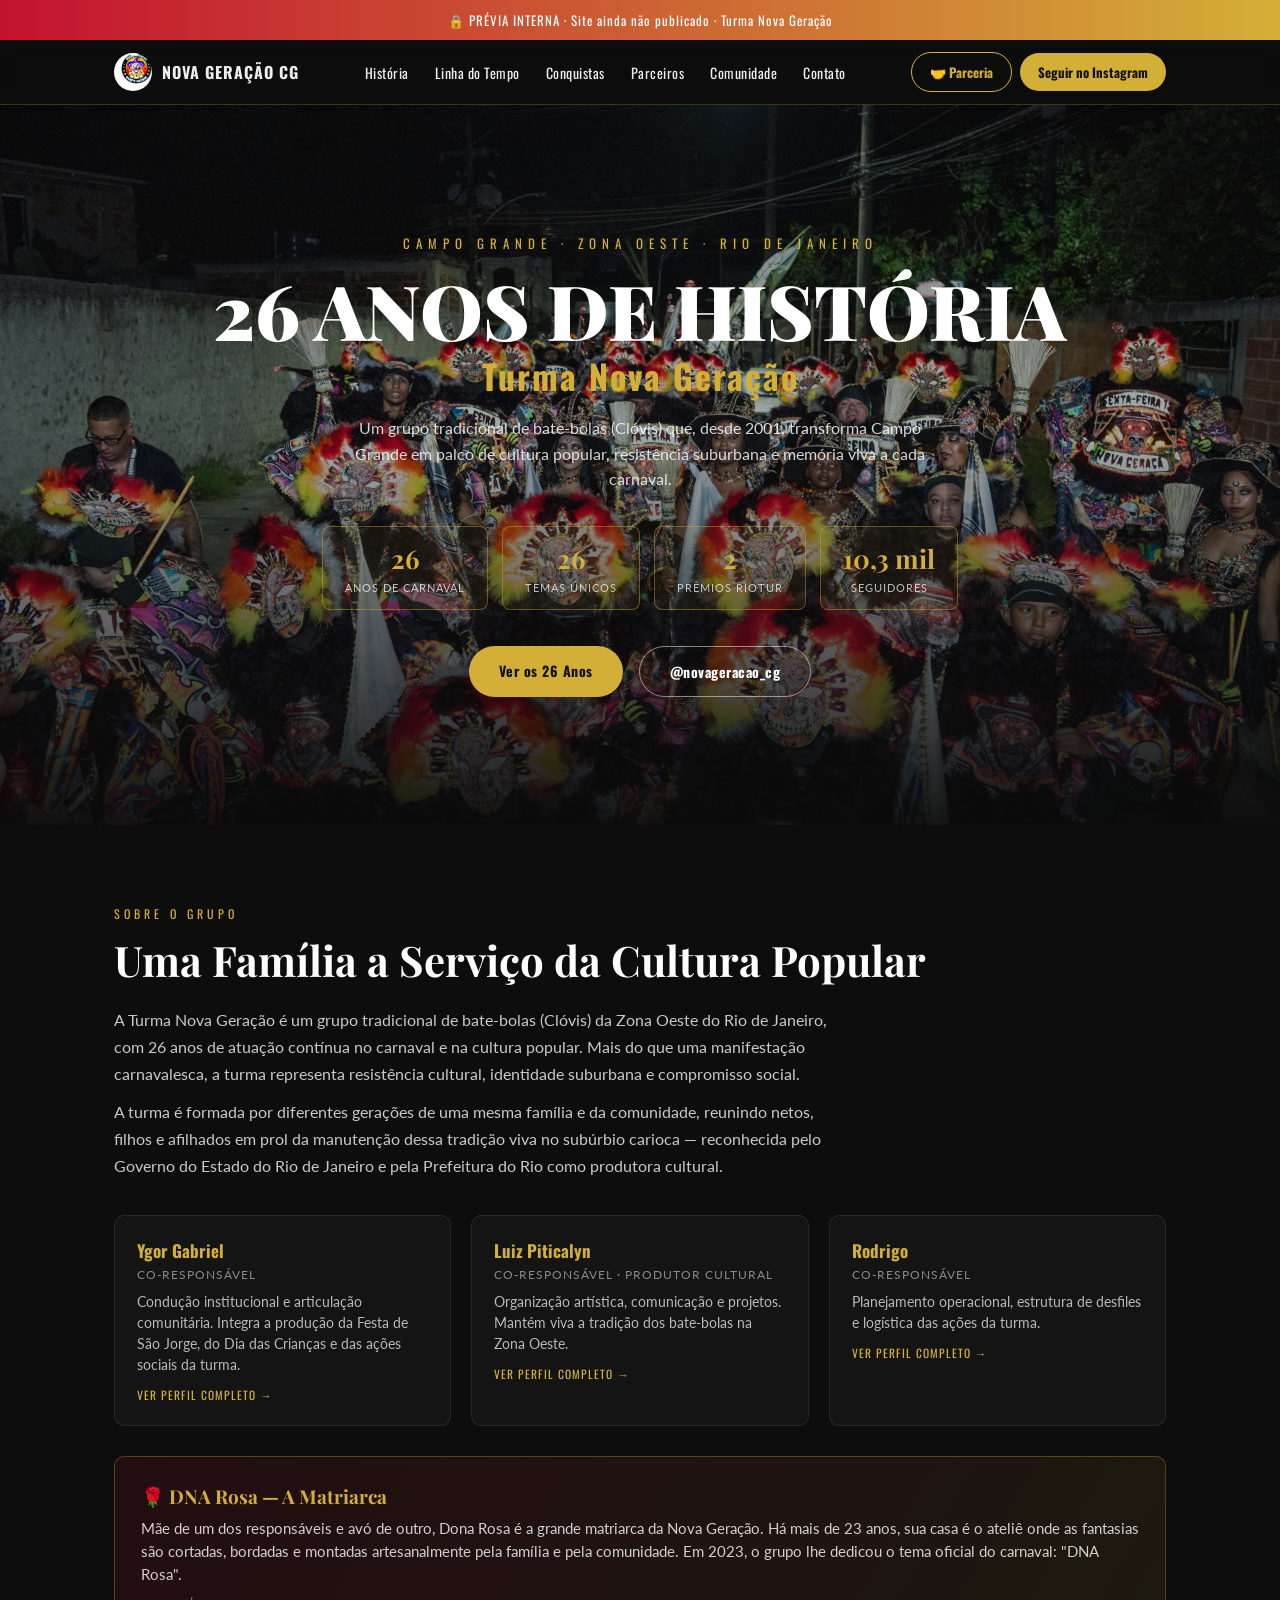
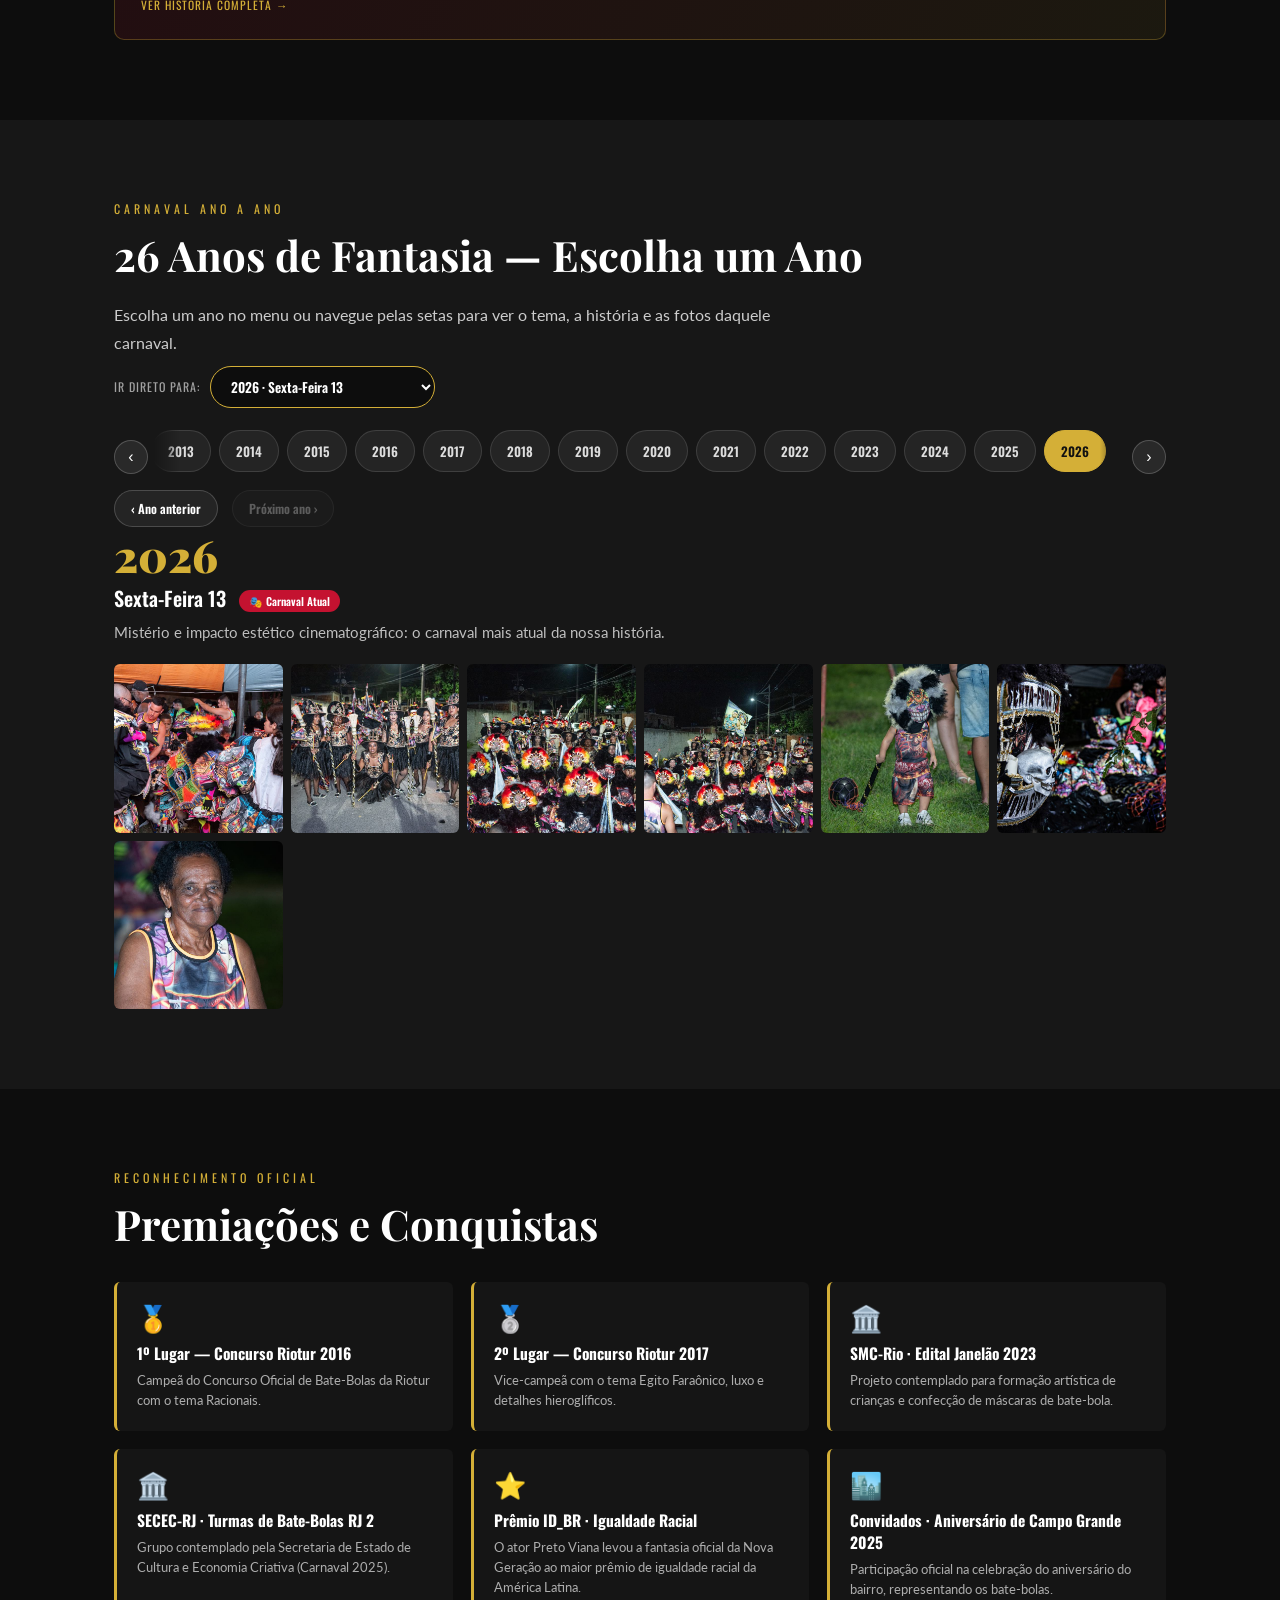
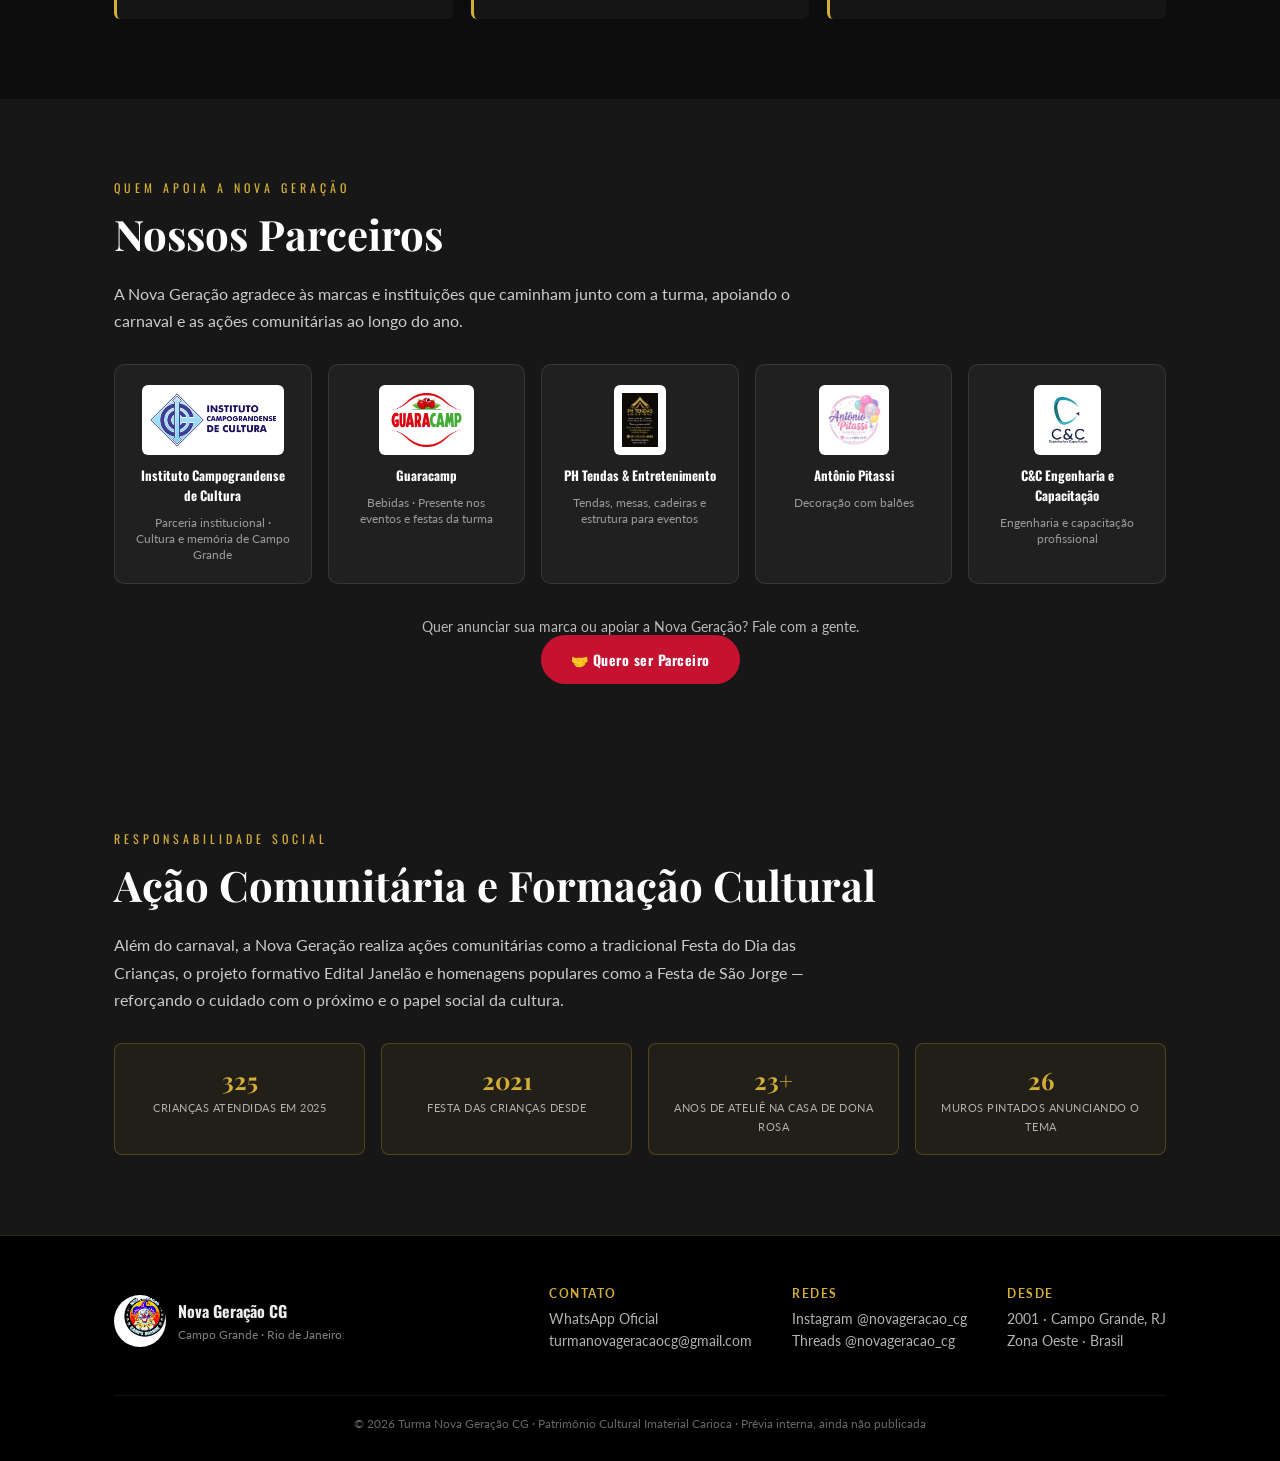
==== index.html @ 74419ab0 "feat: lancamento do site acervo Turma Nova Geracao" ====
<!DOCTYPE html>
<html lang="pt-BR">
<head>
<meta charset="UTF-8"/>
<meta name="viewport" content="width=device-width, initial-scale=1.0, viewport-fit=cover"/>
<title>Turma Nova Geração · 26 Anos de História</title>
<link href="https://fonts.googleapis.com/css2?family=Playfair+Display:wght@400;700;900&family=Lato:wght@300;400;700&family=Oswald:wght@400;600;700&display=swap" rel="stylesheet"/>
<style>
*,*::before,*::after{box-sizing:border-box;margin:0;padding:0}
html{scroll-behavior:smooth}
body{font-family:'Lato',sans-serif;background:#0D0D0D;color:#eee;overflow-x:hidden}
:root{--red:#C41230;--gold:#D4AF37;--dark:#0D0D0D;--dark2:#171717;--cream:#F4F3F0}
h1,h2,h3{font-family:'Playfair Display',serif}
.section-label{font-family:'Oswald',sans-serif;font-size:12px;letter-spacing:4px;text-transform:uppercase;color:var(--gold);margin-bottom:10px}
.container{max-width:1100px;margin:0 auto;padding:0 24px}
a{color:inherit;text-decoration:none}
img{max-width:100%}

/* preview banner */
.preview-bar{background:linear-gradient(90deg,var(--red),var(--gold));color:#fff;text-align:center;font-family:'Oswald',sans-serif;font-size:13px;letter-spacing:1px;padding:10px 12px}

/* nav */
nav{position:sticky;top:0;z-index:50;background:rgba(13,13,13,.92);backdrop-filter:blur(6px);border-bottom:1px solid rgba(212,175,55,.25)}
nav .container{display:flex;align-items:center;justify-content:space-between;padding:12px 24px}
.brand{display:flex;align-items:center;gap:10px;font-family:'Oswald',sans-serif;font-weight:700;letter-spacing:1px}
.brand img{width:38px;height:38px;border-radius:50%}
.navlinks{display:flex;gap:26px;font-size:14px;font-family:'Oswald',sans-serif;letter-spacing:.5px}
.navlinks a:hover{color:var(--gold)}
.nav-cta{background:var(--gold);color:#111;padding:9px 18px;border-radius:30px;font-weight:700;font-size:13px;font-family:'Oswald',sans-serif}
@media(max-width:820px){.navlinks{display:none}}

/* hero */
.hero{position:relative;min-height:min(88vh,720px);display:flex;align-items:center;justify-content:center;text-align:center}
.hero-bg{position:absolute;inset:0;background:url('assets/hero.jpg') center 25%/cover}
.hero-ov{position:absolute;inset:0;background:linear-gradient(180deg,rgba(10,10,10,.55) 0%,rgba(10,10,10,.35) 45%,rgba(10,10,10,.95) 100%)}
.hero-content{position:relative;z-index:2;padding:40px 20px}
.hero .pre{font-family:'Oswald',sans-serif;letter-spacing:6px;color:var(--gold);font-size:13px;text-transform:uppercase;margin-bottom:18px}
.hero h1{font-size:clamp(38px,7vw,76px);color:#fff;line-height:1.02;font-weight:900}
.hero h1 span{color:var(--gold);display:block;font-size:clamp(20px,3.2vw,34px);font-family:'Oswald',sans-serif;letter-spacing:2px;margin-top:10px}
.hero .sub{max-width:600px;margin:22px auto 0;color:rgba(255,255,255,.82);font-size:16px;line-height:1.6}
.hero-stats{display:flex;flex-wrap:wrap;justify-content:center;gap:14px;margin-top:34px}
.hstat{border:1px solid rgba(212,175,55,.4);background:rgba(212,175,55,.06);padding:14px 22px;border-radius:8px;min-width:120px}
.hstat b{display:block;font-family:'Playfair Display',serif;font-size:26px;color:var(--gold)}
.hstat span{font-size:11px;letter-spacing:1px;text-transform:uppercase;color:rgba(255,255,255,.7)}
.hero-cta{margin-top:36px;display:flex;gap:16px;justify-content:center;flex-wrap:wrap}
.btn{padding:14px 30px;border-radius:30px;font-family:'Oswald',sans-serif;font-weight:700;font-size:14px;letter-spacing:.5px}
.btn.primary{background:var(--gold);color:#111}
.btn.ghost{border:1.5px solid rgba(255,255,255,.5);color:#fff}
.btn.partner{background:var(--red);color:#fff}

/* sections */
section{padding:80px 0}
.dark-section{background:var(--dark2)}
h2.big{font-size:clamp(28px,4vw,42px);color:#fff;margin-bottom:18px}
.lead{max-width:720px;color:rgba(255,255,255,.78);font-size:16px;line-height:1.7;margin-bottom:10px}

/* quem somos */
.founders{display:grid;grid-template-columns:repeat(auto-fit,minmax(230px,1fr));gap:20px;margin-top:36px}
.fcard{display:block;background:rgba(255,255,255,.03);border:1px solid rgba(255,255,255,.08);border-radius:10px;padding:22px;transition:.15s;cursor:pointer}
.fcard:hover{border-color:var(--gold);background:rgba(212,175,55,.06);transform:translateY(-2px)}
.fcard h3{font-size:17px;color:var(--gold);margin-bottom:4px;font-family:'Oswald',sans-serif}
.fcard .role{font-size:12px;color:rgba(255,255,255,.5);text-transform:uppercase;letter-spacing:1px;margin-bottom:10px}
.fcard p{font-size:13.5px;color:rgba(255,255,255,.7);line-height:1.55}
.fcard .more{display:block;margin-top:10px;font-family:'Oswald',sans-serif;font-size:11.5px;letter-spacing:1px;text-transform:uppercase;color:var(--gold)}
.rosa-box{display:block;margin-top:30px;background:linear-gradient(120deg,rgba(196,18,48,.12),rgba(212,175,55,.08));border:1px solid rgba(212,175,55,.3);border-radius:10px;padding:26px;cursor:pointer;transition:.15s}
.rosa-box:hover{border-color:var(--gold)}
.rosa-box h3{color:var(--gold);font-size:19px;margin-bottom:8px}
.rosa-box p{color:rgba(255,255,255,.8);font-size:14.5px;line-height:1.6}
.rosa-box .more{display:block;margin-top:10px;font-family:'Oswald',sans-serif;font-size:11.5px;letter-spacing:1px;text-transform:uppercase;color:var(--gold)}

/* parceiros */
.partners-grid{display:grid;grid-template-columns:repeat(auto-fit,minmax(160px,1fr));gap:16px;margin-top:30px;align-items:stretch}
.pcard{background:rgba(255,255,255,.04);border:1px solid rgba(255,255,255,.1);border-radius:10px;padding:20px;text-align:center;display:flex;flex-direction:column;align-items:center;gap:10px}
.pcard img{max-height:70px;max-width:100%;object-fit:contain;background:#fff;border-radius:6px;padding:8px}
.pcard b{font-family:'Oswald',sans-serif;font-size:13px;color:#fff}
.pcard span{font-size:11.5px;color:rgba(255,255,255,.55);line-height:1.4}
.partner-cta{text-align:center;margin-top:34px}
.partner-cta p{color:rgba(255,255,255,.7);font-size:14px;margin-bottom:14px}

/* timeline */
.yjump{display:flex;align-items:center;gap:10px;flex-wrap:wrap;margin:4px 0 16px}
.yjump label{font-family:'Oswald',sans-serif;font-size:12px;letter-spacing:1px;text-transform:uppercase;color:rgba(255,255,255,.6)}
.yjump select{background:var(--dark);color:#fff;border:1.5px solid var(--gold);border-radius:24px;padding:9px 16px;font-family:'Oswald',sans-serif;font-size:13.5px;font-weight:600;cursor:pointer;max-width:280px}
.ytabs-row{position:relative;display:flex;align-items:center;gap:6px}
.yarrow{flex:none;width:34px;height:34px;border-radius:50%;background:rgba(255,255,255,.08);border:1px solid rgba(255,255,255,.2);color:#fff;font-size:16px;cursor:pointer;display:flex;align-items:center;justify-content:center;transition:.15s;z-index:3}
.yarrow:hover{background:var(--gold);color:#111;border-color:var(--gold)}
.ytabs-scroll{position:relative;flex:1;min-width:0;overflow:hidden}
.ytabs-scroll::before,.ytabs-scroll::after{content:'';position:absolute;top:0;bottom:0;width:26px;z-index:2;pointer-events:none}
.ytabs-scroll::before{left:0;background:linear-gradient(90deg,var(--dark2),transparent)}
.ytabs-scroll::after{right:0;background:linear-gradient(270deg,var(--dark2),transparent)}
.ytabs{display:flex;gap:8px;overflow-x:auto;padding:6px 20px 18px;scrollbar-width:thin;scroll-behavior:smooth}
.ytab{flex:none;background:rgba(255,255,255,.06);border:1px solid rgba(255,255,255,.12);color:#ddd;padding:10px 16px;border-radius:24px;font-family:'Oswald',sans-serif;font-size:13px;font-weight:600;cursor:pointer;transition:.15s;scroll-snap-align:start}
.ytab:hover{border-color:var(--gold)}
.ytab.active{background:var(--gold);color:#111;border-color:var(--gold)}
.ynav{display:flex;align-items:center;gap:14px;margin-bottom:6px}
.ynavbtn{background:rgba(255,255,255,.06);border:1px solid rgba(255,255,255,.18);color:#fff;padding:8px 16px;border-radius:20px;font-family:'Oswald',sans-serif;font-size:12.5px;font-weight:600;cursor:pointer;display:flex;align-items:center;gap:6px}
.ynavbtn:hover{border-color:var(--gold);color:var(--gold)}
.ynavbtn:disabled{opacity:.3;cursor:default;pointer-events:none}
.ypanel{display:none}
.ypanel.active{display:block;animation:fade .35s ease}
@keyframes fade{from{opacity:0;transform:translateY(6px)}to{opacity:1;transform:translateY(0)}}
.ypanel-head{margin-bottom:18px}
.yyear{font-family:'Playfair Display',serif;font-size:44px;color:var(--gold);font-weight:900;line-height:1}
.ytheme{font-family:'Oswald',sans-serif;font-size:20px;color:#fff;margin-top:6px;font-weight:600}
.ybadge{display:inline-block;background:var(--red);color:#fff;font-size:11px;padding:3px 10px;border-radius:12px;margin-left:8px;vertical-align:middle}
.ycaption{color:rgba(255,255,255,.72);font-size:14.5px;margin-top:8px;max-width:640px;line-height:1.6}
.ygrid{display:grid;grid-template-columns:repeat(auto-fill,minmax(150px,1fr));gap:8px;margin-top:20px}
.ygrid img{width:100%;aspect-ratio:1/1;object-fit:cover;border-radius:6px;cursor:pointer;transition:.2s;display:block}
.ygrid img:hover{transform:scale(1.03);box-shadow:0 6px 18px rgba(0,0,0,.4)}

/* achievements */
.ach-grid{display:grid;grid-template-columns:repeat(auto-fit,minmax(260px,1fr));gap:18px;margin-top:30px}
.ach-card{background:rgba(255,255,255,.03);border-left:3px solid var(--gold);border-radius:6px;padding:20px}
.ach-card .icon{font-size:26px;margin-bottom:8px}
.ach-card h3{font-size:15.5px;color:#fff;margin-bottom:6px;font-family:'Oswald',sans-serif}
.ach-card p{font-size:13px;color:rgba(255,255,255,.65);line-height:1.55}

/* social stat strip */
.social-strip{display:flex;flex-wrap:wrap;gap:16px;margin-top:30px}
.sstat{flex:1;min-width:150px;text-align:center;background:rgba(212,175,55,.06);border:1px solid rgba(212,175,55,.25);border-radius:8px;padding:20px}
.sstat b{display:block;font-family:'Playfair Display',serif;color:var(--gold);font-size:24px}
.sstat span{font-size:11px;color:rgba(255,255,255,.65);text-transform:uppercase;letter-spacing:.5px}

/* footer */
footer{background:#000;padding:50px 0 30px;border-top:1px solid rgba(212,175,55,.2)}
.foot-grid{display:flex;flex-wrap:wrap;justify-content:space-between;gap:30px}
.foot-brand{display:flex;align-items:center;gap:12px}
.foot-brand img{width:52px;height:52px;border-radius:50%}
.foot-brand div b{font-family:'Oswald',sans-serif;font-size:16px;display:block}
.foot-brand div span{font-size:12px;color:rgba(255,255,255,.5)}
.foot-links{display:flex;gap:40px;flex-wrap:wrap}
.foot-col h4{font-size:12px;letter-spacing:1.5px;color:var(--gold);text-transform:uppercase;margin-bottom:10px}
.foot-col a,.foot-col p{display:block;font-size:13.5px;color:rgba(255,255,255,.7);margin-bottom:6px}
.foot-bottom{text-align:center;margin-top:40px;padding-top:20px;border-top:1px solid rgba(255,255,255,.08);font-size:12px;color:rgba(255,255,255,.4)}

/* lightbox */
#lightbox{position:fixed;inset:0;background:rgba(0,0,0,.92);display:none;align-items:center;justify-content:center;z-index:200;padding:30px;cursor:zoom-out}
#lightbox img{max-width:100%;max-height:100%;border-radius:6px;box-shadow:0 10px 40px rgba(0,0,0,.6)}
</style>
</head>
<body>

<div class="preview-bar">🔒 PRÉVIA INTERNA · Site ainda não publicado · Turma Nova Geração</div>

<nav>
  <div class="container">
    <div class="brand"><img src="assets/logo.png"/> NOVA GERAÇÃO CG</div>
    <div class="navlinks">
      <a href="#historia">História</a>
      <a href="#linha-do-tempo">Linha do Tempo</a>
      <a href="#conquistas">Conquistas</a>
      <a href="#parceiros">Parceiros</a>
      <a href="#comunidade">Comunidade</a>
      <a href="#contato">Contato</a>
    </div>
    <div style="display:flex;gap:8px;align-items:center">
      <a class="nav-cta" href="#parceiros" style="background:transparent;border:1.5px solid var(--gold);color:var(--gold)">🤝 Parceria</a>
      <a class="nav-cta" href="https://www.instagram.com/novageracao_cg" target="_blank">Seguir no Instagram</a>
    </div>
  </div>
</nav>

<section class="hero">
  <div class="hero-bg"></div><div class="hero-ov"></div>
  <div class="hero-content">
    <div class="pre">Campo Grande · Zona Oeste · Rio de Janeiro</div>
    <h1>26 ANOS DE HISTÓRIA<span>Turma Nova Geração</span></h1>
    <p class="sub">Um grupo tradicional de bate-bolas (Clóvis) que, desde 2001, transforma Campo Grande em palco de cultura popular, resistência suburbana e memória viva a cada carnaval.</p>
    <div class="hero-stats">
      <div class="hstat"><b>26</b><span>Anos de Carnaval</span></div>
      <div class="hstat"><b>26</b><span>Temas Únicos</span></div>
      <div class="hstat"><b>2</b><span>Prêmios Riotur</span></div>
      <div class="hstat"><b>10,3 mil</b><span>Seguidores</span></div>
    </div>
    <div class="hero-cta">
      <a class="btn primary" href="#linha-do-tempo">Ver os 26 Anos</a>
      <a class="btn ghost" href="https://www.instagram.com/novageracao_cg" target="_blank">@novageracao_cg</a>
    </div>
  </div>
</section>

<section id="historia">
  <div class="container">
    <div class="section-label">Sobre o Grupo</div>
    <h2 class="big">Uma Família a Serviço da Cultura Popular</h2>
    <p class="lead">A Turma Nova Geração é um grupo tradicional de bate-bolas (Clóvis) da Zona Oeste do Rio de Janeiro, com 26 anos de atuação contínua no carnaval e na cultura popular. Mais do que uma manifestação carnavalesca, a turma representa resistência cultural, identidade suburbana e compromisso social.</p>
    <p class="lead">A turma é formada por diferentes gerações de uma mesma família e da comunidade, reunindo netos, filhos e afilhados em prol da manutenção dessa tradição viva no subúrbio carioca — reconhecida pelo Governo do Estado do Rio de Janeiro e pela Prefeitura do Rio como produtora cultural.</p>
    <div class="founders">
      <a class="fcard" href="pessoas/ygor.html"><h3>Ygor Gabriel</h3><div class="role">Co-Responsável</div><p>Condução institucional e articulação comunitária. Integra a produção da Festa de São Jorge, do Dia das Crianças e das ações sociais da turma.</p><span class="more">Ver perfil completo →</span></a>
      <a class="fcard" href="pessoas/piticalyn.html"><h3>Luiz Piticalyn</h3><div class="role">Co-Responsável · Produtor Cultural</div><p>Organização artística, comunicação e projetos. Mantém viva a tradição dos bate-bolas na Zona Oeste.</p><span class="more">Ver perfil completo →</span></a>
      <a class="fcard" href="pessoas/rodrigo.html"><h3>Rodrigo</h3><div class="role">Co-Responsável</div><p>Planejamento operacional, estrutura de desfiles e logística das ações da turma.</p><span class="more">Ver perfil completo →</span></a>
    </div>
    <a class="rosa-box" href="pessoas/dna-rosa.html">
      <h3>🌹 DNA Rosa — A Matriarca</h3>
      <p>Mãe de um dos responsáveis e avó de outro, Dona Rosa é a grande matriarca da Nova Geração. Há mais de 23 anos, sua casa é o ateliê onde as fantasias são cortadas, bordadas e montadas artesanalmente pela família e pela comunidade. Em 2023, o grupo lhe dedicou o tema oficial do carnaval: "DNA Rosa".</p>
      <span class="more">Ver história completa →</span>
    </a>
  </div>
</section>

<section id="linha-do-tempo" class="dark-section">
  <div class="container">
    <div class="section-label">Carnaval Ano a Ano</div>
    <h2 class="big">26 Anos de Fantasia — Escolha um Ano</h2>
    <p class="lead">Escolha um ano no menu ou navegue pelas setas para ver o tema, a história e as fotos daquele carnaval.</p>
    <div class="yjump">
      <label for="yselect">Ir direto para:</label>
      <select id="yselect" onchange="showYear(this.value)"></select>
    </div>
    <div class="ytabs-row">
      <button class="yarrow" onclick="scrollTabs(-1)" aria-label="Rolar para anos anteriores">‹</button>
      <div class="ytabs-scroll">
      <div class="ytabs" id="ytabs">
      <button class="ytab" data-y="01" onclick="showYear('01')">2001</button>
      <button class="ytab" data-y="02" onclick="showYear('02')">2002</button>
      <button class="ytab" data-y="03" onclick="showYear('03')">2003</button>
      <button class="ytab" data-y="04" onclick="showYear('04')">2004</button>
      <button class="ytab" data-y="05" onclick="showYear('05')">2005</button>
      <button class="ytab" data-y="06" onclick="showYear('06')">2006</button>
      <button class="ytab" data-y="07" onclick="showYear('07')">2007</button>
      <button class="ytab" data-y="08" onclick="showYear('08')">2008</button>
      <button class="ytab" data-y="09" onclick="showYear('09')">2009</button>
      <button class="ytab" data-y="10" onclick="showYear('10')">2010</button>
      <button class="ytab" data-y="11" onclick="showYear('11')">2011</button>
      <button class="ytab" data-y="12" onclick="showYear('12')">2012</button>
      <button class="ytab" data-y="13" onclick="showYear('13')">2013</button>
      <button class="ytab" data-y="14" onclick="showYear('14')">2014</button>
      <button class="ytab" data-y="15" onclick="showYear('15')">2015</button>
      <button class="ytab" data-y="16" onclick="showYear('16')">2016</button>
      <button class="ytab" data-y="17" onclick="showYear('17')">2017</button>
      <button class="ytab" data-y="18" onclick="showYear('18')">2018</button>
      <button class="ytab" data-y="19" onclick="showYear('19')">2019</button>
      <button class="ytab" data-y="20" onclick="showYear('20')">2020</button>
      <button class="ytab" data-y="21" onclick="showYear('21')">2021</button>
      <button class="ytab" data-y="22" onclick="showYear('22')">2022</button>
      <button class="ytab" data-y="23" onclick="showYear('23')">2023</button>
      <button class="ytab" data-y="24" onclick="showYear('24')">2024</button>
      <button class="ytab" data-y="25" onclick="showYear('25')">2025</button>
      <button class="ytab" data-y="26" onclick="showYear('26')">2026</button>
      </div>
      </div>
      <button class="yarrow" onclick="scrollTabs(1)" aria-label="Rolar para anos seguintes">›</button>
    </div>

    <div class="ynav">
      <button class="ynavbtn" id="yprev" onclick="goRelative(-1)">‹ Ano anterior</button>
      <button class="ynavbtn" id="ynext" onclick="goRelative(1)">Próximo ano ›</button>
    </div>

    <div class="ypanel" id="panel-01">
      <div class="ypanel-head">
        <div class="yyear">2001</div>
        <div class="ytheme">Chapolin Colorado </div>
        <div class="ycaption">Aqui começou tudo. Em 2001 a Nova Geração nascia em Campo Grande, inspirada no herói latino Chapolin Colorado.</div>
      </div>
      <div class="ygrid"><img src="assets/img/01/1.jpg" loading="lazy" onclick="openLightbox(this.src)"/></div>
    </div>

    <div class="ypanel" id="panel-02">
      <div class="ypanel-head">
        <div class="yyear">2002</div>
        <div class="ytheme">O Rei Leão </div>
        <div class="ycaption">O clássico Rei Leão ganhou vida nas ruas de Campo Grande, com harmonia e energia coletiva.</div>
      </div>
      <div class="ygrid"><img src="assets/img/02/1.jpg" loading="lazy" onclick="openLightbox(this.src)"/><img src="assets/img/02/2.jpg" loading="lazy" onclick="openLightbox(this.src)"/></div>
    </div>

    <div class="ypanel" id="panel-03">
      <div class="ypanel-head">
        <div class="yyear">2003</div>
        <div class="ytheme">Dragon Ball Z </div>
        <div class="ycaption">Direto dos animes para o carnaval: Goku e os Guerreiros Z estilizados como clóvis, num tema inovador para a época.</div>
      </div>
      <div class="ygrid"><img src="assets/img/03/1.jpg" loading="lazy" onclick="openLightbox(this.src)"/><img src="assets/img/03/2.jpg" loading="lazy" onclick="openLightbox(this.src)"/></div>
    </div>

    <div class="ypanel" id="panel-04">
      <div class="ypanel-head">
        <div class="yyear">2004</div>
        <div class="ytheme">Jack Jhan </div>
        <div class="ycaption">Piratas e exploradores ganharam as ruas, com ricas aplicações artesanais nas fantasias.</div>
      </div>
      <div class="ygrid"><img src="assets/img/04/1.jpg" loading="lazy" onclick="openLightbox(this.src)"/><img src="assets/img/04/2.jpg" loading="lazy" onclick="openLightbox(this.src)"/><img src="assets/img/04/3.jpg" loading="lazy" onclick="openLightbox(this.src)"/><img src="assets/img/04/4.jpg" loading="lazy" onclick="openLightbox(this.src)"/><img src="assets/img/04/5.jpg" loading="lazy" onclick="openLightbox(this.src)"/><img src="assets/img/04/6.jpg" loading="lazy" onclick="openLightbox(this.src)"/></div>
    </div>

    <div class="ypanel" id="panel-05">
      <div class="ypanel-head">
        <div class="yyear">2005</div>
        <div class="ytheme">O Palhaço </div>
        <div class="ycaption">Resgate das origens da folia suburbana, com fantasias tradicionais e alegres do palhaço clássico.</div>
      </div>
      <div class="ygrid"><img src="assets/img/05/1.jpg" loading="lazy" onclick="openLightbox(this.src)"/><img src="assets/img/05/2.jpg" loading="lazy" onclick="openLightbox(this.src)"/><img src="assets/img/05/3.jpg" loading="lazy" onclick="openLightbox(this.src)"/><img src="assets/img/05/4.jpg" loading="lazy" onclick="openLightbox(this.src)"/><img src="assets/img/05/5.jpg" loading="lazy" onclick="openLightbox(this.src)"/><img src="assets/img/05/6.jpg" loading="lazy" onclick="openLightbox(this.src)"/><img src="assets/img/05/7.jpg" loading="lazy" onclick="openLightbox(this.src)"/><img src="assets/img/05/8.jpg" loading="lazy" onclick="openLightbox(this.src)"/></div>
    </div>

    <div class="ypanel" id="panel-06">
      <div class="ypanel-head">
        <div class="yyear">2006</div>
        <div class="ytheme">Mago </div>
        <div class="ycaption">Capas elegantes, cartolas e efeitos visuais combinados à tradição dos bate-bolas.</div>
      </div>
      <div class="ygrid"><img src="assets/img/06/1.jpg" loading="lazy" onclick="openLightbox(this.src)"/><img src="assets/img/06/2.jpg" loading="lazy" onclick="openLightbox(this.src)"/><img src="assets/img/06/3.jpg" loading="lazy" onclick="openLightbox(this.src)"/></div>
    </div>

    <div class="ypanel" id="panel-07">
      <div class="ypanel-head">
        <div class="yyear">2007</div>
        <div class="ytheme">Horado Palhaço Maozinha </div>
        <div class="ycaption">Homenagem ao palhaço Maozinha, figura histórica e querida no universo dos clóvis cariocas.</div>
      </div>
      <div class="ygrid"><img src="assets/img/07/1.jpg" loading="lazy" onclick="openLightbox(this.src)"/><img src="assets/img/07/2.jpg" loading="lazy" onclick="openLightbox(this.src)"/><img src="assets/img/07/3.jpg" loading="lazy" onclick="openLightbox(this.src)"/><img src="assets/img/07/4.jpg" loading="lazy" onclick="openLightbox(this.src)"/><img src="assets/img/07/5.jpg" loading="lazy" onclick="openLightbox(this.src)"/><img src="assets/img/07/6.jpg" loading="lazy" onclick="openLightbox(this.src)"/><img src="assets/img/07/7.jpg" loading="lazy" onclick="openLightbox(this.src)"/><img src="assets/img/07/8.jpg" loading="lazy" onclick="openLightbox(this.src)"/><img src="assets/img/07/9.jpg" loading="lazy" onclick="openLightbox(this.src)"/><img src="assets/img/07/10.jpg" loading="lazy" onclick="openLightbox(this.src)"/><img src="assets/img/07/11.jpg" loading="lazy" onclick="openLightbox(this.src)"/><img src="assets/img/07/12.jpg" loading="lazy" onclick="openLightbox(this.src)"/></div>
    </div>

    <div class="ypanel" id="panel-08">
      <div class="ypanel-head">
        <div class="yyear">2008</div>
        <div class="ytheme">Caverna do Dragão </div>
        <div class="ycaption">Cores intensas e fantasia pura, levando emoção às ruas da Zona Oeste.</div>
      </div>
      <div class="ygrid"><img src="assets/img/08/1.jpg" loading="lazy" onclick="openLightbox(this.src)"/><img src="assets/img/08/2.jpg" loading="lazy" onclick="openLightbox(this.src)"/><img src="assets/img/08/3.jpg" loading="lazy" onclick="openLightbox(this.src)"/></div>
    </div>

    <div class="ypanel" id="panel-09">
      <div class="ypanel-head">
        <div class="yyear">2009</div>
        <div class="ytheme">Tema Palhaço </div>
        <div class="ycaption">O retorno ao Palhaço, com modelagem refinada, reafirmando o amor e o orgulho pelas raízes.</div>
      </div>
      <div class="ygrid"><img src="assets/img/09/1.jpg" loading="lazy" onclick="openLightbox(this.src)"/><img src="assets/img/09/2.jpg" loading="lazy" onclick="openLightbox(this.src)"/><img src="assets/img/09/3.jpg" loading="lazy" onclick="openLightbox(this.src)"/><img src="assets/img/09/4.jpg" loading="lazy" onclick="openLightbox(this.src)"/><img src="assets/img/09/5.jpg" loading="lazy" onclick="openLightbox(this.src)"/><img src="assets/img/09/6.jpg" loading="lazy" onclick="openLightbox(this.src)"/><img src="assets/img/09/7.jpg" loading="lazy" onclick="openLightbox(this.src)"/><img src="assets/img/09/8.jpg" loading="lazy" onclick="openLightbox(this.src)"/><img src="assets/img/09/9.jpg" loading="lazy" onclick="openLightbox(this.src)"/><img src="assets/img/09/10.jpg" loading="lazy" onclick="openLightbox(this.src)"/></div>
    </div>

    <div class="ypanel" id="panel-10">
      <div class="ypanel-head">
        <div class="yyear">2010</div>
        <div class="ytheme">Hip Hop </div>
        <div class="ycaption">A cultura de rua do Hip Hop encontra o carnaval, com bonés, correntes douradas e atitude.</div>
      </div>
      <div class="ygrid"><img src="assets/img/10/1.jpg" loading="lazy" onclick="openLightbox(this.src)"/><img src="assets/img/10/2.jpg" loading="lazy" onclick="openLightbox(this.src)"/><img src="assets/img/10/3.jpg" loading="lazy" onclick="openLightbox(this.src)"/><img src="assets/img/10/4.jpg" loading="lazy" onclick="openLightbox(this.src)"/><img src="assets/img/10/5.jpg" loading="lazy" onclick="openLightbox(this.src)"/><img src="assets/img/10/6.jpg" loading="lazy" onclick="openLightbox(this.src)"/><img src="assets/img/10/7.jpg" loading="lazy" onclick="openLightbox(this.src)"/><img src="assets/img/10/8.jpg" loading="lazy" onclick="openLightbox(this.src)"/><img src="assets/img/10/9.jpg" loading="lazy" onclick="openLightbox(this.src)"/></div>
    </div>

    <div class="ypanel" id="panel-11">
      <div class="ypanel-head">
        <div class="yyear">2011</div>
        <div class="ytheme">Festa dos Palhaços </div>
        <div class="ycaption">A grande Festa dos Palhaços, celebrando a identidade coletiva e a folia suburbana.</div>
      </div>
      <div class="ygrid"><img src="assets/img/11/1.jpg" loading="lazy" onclick="openLightbox(this.src)"/><img src="assets/img/11/2.jpg" loading="lazy" onclick="openLightbox(this.src)"/><img src="assets/img/11/3.jpg" loading="lazy" onclick="openLightbox(this.src)"/><img src="assets/img/11/4.jpg" loading="lazy" onclick="openLightbox(this.src)"/></div>
    </div>

    <div class="ypanel" id="panel-12">
      <div class="ypanel-head">
        <div class="yyear">2012</div>
        <div class="ytheme">7 Pecados </div>
        <div class="ycaption">Os 7 Pecados Capitais retratados com ousadia visual e harmonia plástica em cada corte.</div>
      </div>
      <div class="ygrid"><img src="assets/img/12/1.jpg" loading="lazy" onclick="openLightbox(this.src)"/><img src="assets/img/12/2.jpg" loading="lazy" onclick="openLightbox(this.src)"/><img src="assets/img/12/3.jpg" loading="lazy" onclick="openLightbox(this.src)"/><img src="assets/img/12/4.jpg" loading="lazy" onclick="openLightbox(this.src)"/><img src="assets/img/12/5.jpg" loading="lazy" onclick="openLightbox(this.src)"/><img src="assets/img/12/6.jpg" loading="lazy" onclick="openLightbox(this.src)"/><img src="assets/img/12/7.jpg" loading="lazy" onclick="openLightbox(this.src)"/><img src="assets/img/12/8.jpg" loading="lazy" onclick="openLightbox(this.src)"/><img src="assets/img/12/9.jpg" loading="lazy" onclick="openLightbox(this.src)"/></div>
    </div>

    <div class="ypanel" id="panel-13">
      <div class="ypanel-head">
        <div class="yyear">2013</div>
        <div class="ytheme">Gladiador </div>
        <div class="ycaption">Gladiadores da Roma Antiga recriados como bravos foliões em defesa da cultura popular.</div>
      </div>
      <div class="ygrid"><img src="assets/img/13/1.jpg" loading="lazy" onclick="openLightbox(this.src)"/><img src="assets/img/13/2.jpg" loading="lazy" onclick="openLightbox(this.src)"/><img src="assets/img/13/3.jpg" loading="lazy" onclick="openLightbox(this.src)"/><img src="assets/img/13/4.jpg" loading="lazy" onclick="openLightbox(this.src)"/><img src="assets/img/13/5.jpg" loading="lazy" onclick="openLightbox(this.src)"/><img src="assets/img/13/6.jpg" loading="lazy" onclick="openLightbox(this.src)"/></div>
    </div>

    <div class="ypanel" id="panel-14">
      <div class="ypanel-head">
        <div class="yyear">2014</div>
        <div class="ytheme">Liga X Marvel </div>
        <div class="ycaption">O épico encontro entre o universo Marvel e a Liga da Justiça no asfalto carioca.</div>
      </div>
      <div class="ygrid"><img src="assets/img/14/1.jpg" loading="lazy" onclick="openLightbox(this.src)"/></div>
    </div>

    <div class="ypanel" id="panel-15">
      <div class="ypanel-head">
        <div class="yyear">2015</div>
        <div class="ytheme">15 Anos · Todos os Temas </div>
        <div class="ycaption">Celebração histórica de 15 anos da turma, revisitando temas emblemáticos com grande emoção.</div>
      </div>
      <div class="ygrid"><img src="assets/img/15/1.jpg" loading="lazy" onclick="openLightbox(this.src)"/><img src="assets/img/15/2.jpg" loading="lazy" onclick="openLightbox(this.src)"/><img src="assets/img/15/3.jpg" loading="lazy" onclick="openLightbox(this.src)"/></div>
    </div>

    <div class="ypanel" id="panel-16">
      <div class="ypanel-head">
        <div class="yyear">2016</div>
        <div class="ytheme">Racionais <span class="ybadge">🥇 1º Lugar Riotur</span></div>
        <div class="ycaption">Tema Racionais MC's: resistência da periferia e consagração com o 1º Lugar no Concurso Oficial Riotur.</div>
      </div>
      <div class="ygrid"><img src="assets/img/16/1.jpg" loading="lazy" onclick="openLightbox(this.src)"/><img src="assets/img/16/2.jpg" loading="lazy" onclick="openLightbox(this.src)"/><img src="assets/img/16/3.jpg" loading="lazy" onclick="openLightbox(this.src)"/><img src="assets/img/16/4.jpg" loading="lazy" onclick="openLightbox(this.src)"/><img src="assets/img/16/5.jpg" loading="lazy" onclick="openLightbox(this.src)"/></div>
    </div>

    <div class="ypanel" id="panel-17">
      <div class="ypanel-head">
        <div class="yyear">2017</div>
        <div class="ytheme">Egito <span class="ybadge">🥈 2º Lugar Riotur</span></div>
        <div class="ycaption">Egito Faraônico: luxo, dourados e detalhes hieroglíficos que renderam o troféu de 2º Lugar na Riotur.</div>
      </div>
      <div class="ygrid"><img src="assets/img/17/1.jpg" loading="lazy" onclick="openLightbox(this.src)"/><img src="assets/img/17/2.jpg" loading="lazy" onclick="openLightbox(this.src)"/><img src="assets/img/17/3.jpg" loading="lazy" onclick="openLightbox(this.src)"/><img src="assets/img/17/4.jpg" loading="lazy" onclick="openLightbox(this.src)"/><img src="assets/img/17/5.jpg" loading="lazy" onclick="openLightbox(this.src)"/><img src="assets/img/17/6.jpg" loading="lazy" onclick="openLightbox(this.src)"/><img src="assets/img/17/7.jpg" loading="lazy" onclick="openLightbox(this.src)"/><img src="assets/img/17/8.jpg" loading="lazy" onclick="openLightbox(this.src)"/><img src="assets/img/17/9.jpg" loading="lazy" onclick="openLightbox(this.src)"/><img src="assets/img/17/10.jpg" loading="lazy" onclick="openLightbox(this.src)"/></div>
    </div>

    <div class="ypanel" id="panel-18">
      <div class="ypanel-head">
        <div class="yyear">2018</div>
        <div class="ytheme">Mangueira </div>
        <div class="ycaption">Homenagem à Estação Primeira de Mangueira, unindo verde e rosa ao universo dos bate-bolas.</div>
      </div>
      <div class="ygrid"><img src="assets/img/18/1.jpg" loading="lazy" onclick="openLightbox(this.src)"/><img src="assets/img/18/2.jpg" loading="lazy" onclick="openLightbox(this.src)"/><img src="assets/img/18/3.jpg" loading="lazy" onclick="openLightbox(this.src)"/><img src="assets/img/18/4.jpg" loading="lazy" onclick="openLightbox(this.src)"/><img src="assets/img/18/5.jpg" loading="lazy" onclick="openLightbox(this.src)"/><img src="assets/img/18/6.jpg" loading="lazy" onclick="openLightbox(this.src)"/><img src="assets/img/18/7.jpg" loading="lazy" onclick="openLightbox(this.src)"/><img src="assets/img/18/8.jpg" loading="lazy" onclick="openLightbox(this.src)"/><img src="assets/img/18/9.jpg" loading="lazy" onclick="openLightbox(this.src)"/><img src="assets/img/18/10.jpg" loading="lazy" onclick="openLightbox(this.src)"/><img src="assets/img/18/11.jpg" loading="lazy" onclick="openLightbox(this.src)"/><img src="assets/img/18/12.jpg" loading="lazy" onclick="openLightbox(this.src)"/></div>
    </div>

    <div class="ypanel" id="panel-19">
      <div class="ypanel-head">
        <div class="yyear">2019</div>
        <div class="ytheme">Cultura Mexicana </div>
        <div class="ycaption">¡Viva México! Dia de los Muertos com sombreros, caveiras mexicanas e riqueza cromática.</div>
      </div>
      <div class="ygrid"><img src="assets/img/19/1.jpg" loading="lazy" onclick="openLightbox(this.src)"/><img src="assets/img/19/2.jpg" loading="lazy" onclick="openLightbox(this.src)"/><img src="assets/img/19/3.jpg" loading="lazy" onclick="openLightbox(this.src)"/><img src="assets/img/19/4.jpg" loading="lazy" onclick="openLightbox(this.src)"/><img src="assets/img/19/5.jpg" loading="lazy" onclick="openLightbox(this.src)"/><img src="assets/img/19/6.jpg" loading="lazy" onclick="openLightbox(this.src)"/><img src="assets/img/19/7.jpg" loading="lazy" onclick="openLightbox(this.src)"/><img src="assets/img/19/8.jpg" loading="lazy" onclick="openLightbox(this.src)"/><img src="assets/img/19/9.jpg" loading="lazy" onclick="openLightbox(this.src)"/><img src="assets/img/19/10.jpg" loading="lazy" onclick="openLightbox(this.src)"/><img src="assets/img/19/11.jpg" loading="lazy" onclick="openLightbox(this.src)"/><img src="assets/img/19/12.jpg" loading="lazy" onclick="openLightbox(this.src)"/></div>
    </div>

    <div class="ypanel" id="panel-20">
      <div class="ypanel-head">
        <div class="yyear">2020</div>
        <div class="ytheme">20 Anos da Turma </div>
        <div class="ycaption">Celebração de duas décadas de resistência ininterrupta, preservando a identidade popular.</div>
      </div>
      <div class="ygrid"><img src="assets/img/20/1.jpg" loading="lazy" onclick="openLightbox(this.src)"/><img src="assets/img/20/2.jpg" loading="lazy" onclick="openLightbox(this.src)"/><img src="assets/img/20/3.jpg" loading="lazy" onclick="openLightbox(this.src)"/><img src="assets/img/20/4.jpg" loading="lazy" onclick="openLightbox(this.src)"/><img src="assets/img/20/5.jpg" loading="lazy" onclick="openLightbox(this.src)"/></div>
    </div>

    <div class="ypanel" id="panel-21">
      <div class="ypanel-head">
        <div class="yyear">2021</div>
        <div class="ytheme">Tema Pirulito </div>
        <div class="ycaption">Cores e ludicidade levando afeto, esperança e resistência em pleno período pandêmico.</div>
      </div>
      <div class="ygrid"><img src="assets/img/21/1.jpg" loading="lazy" onclick="openLightbox(this.src)"/><img src="assets/img/21/2.jpg" loading="lazy" onclick="openLightbox(this.src)"/><img src="assets/img/21/3.jpg" loading="lazy" onclick="openLightbox(this.src)"/><img src="assets/img/21/4.jpg" loading="lazy" onclick="openLightbox(this.src)"/><img src="assets/img/21/5.jpg" loading="lazy" onclick="openLightbox(this.src)"/><img src="assets/img/21/6.jpg" loading="lazy" onclick="openLightbox(this.src)"/><img src="assets/img/21/7.jpg" loading="lazy" onclick="openLightbox(this.src)"/><img src="assets/img/21/8.jpg" loading="lazy" onclick="openLightbox(this.src)"/><img src="assets/img/21/9.jpg" loading="lazy" onclick="openLightbox(this.src)"/><img src="assets/img/21/10.jpg" loading="lazy" onclick="openLightbox(this.src)"/><img src="assets/img/21/11.jpg" loading="lazy" onclick="openLightbox(this.src)"/><img src="assets/img/21/12.jpg" loading="lazy" onclick="openLightbox(this.src)"/></div>
    </div>

    <div class="ypanel" id="panel-22">
      <div class="ypanel-head">
        <div class="yyear">2022</div>
        <div class="ytheme">Homenagem a São Jorge </div>
        <div class="ycaption">Fé e devoção a São Jorge Guerreiro, padroeiro da turma, com lanças, escudos e capa vermelha.</div>
      </div>
      <div class="ygrid"><img src="assets/img/22/1.jpg" loading="lazy" onclick="openLightbox(this.src)"/><img src="assets/img/22/2.jpg" loading="lazy" onclick="openLightbox(this.src)"/><img src="assets/img/22/3.jpg" loading="lazy" onclick="openLightbox(this.src)"/><img src="assets/img/22/4.jpg" loading="lazy" onclick="openLightbox(this.src)"/><img src="assets/img/22/5.jpg" loading="lazy" onclick="openLightbox(this.src)"/><img src="assets/img/22/6.jpg" loading="lazy" onclick="openLightbox(this.src)"/><img src="assets/img/22/7.jpg" loading="lazy" onclick="openLightbox(this.src)"/><img src="assets/img/22/8.jpg" loading="lazy" onclick="openLightbox(this.src)"/><img src="assets/img/22/9.jpg" loading="lazy" onclick="openLightbox(this.src)"/><img src="assets/img/22/10.jpg" loading="lazy" onclick="openLightbox(this.src)"/><img src="assets/img/22/11.jpg" loading="lazy" onclick="openLightbox(this.src)"/><img src="assets/img/22/12.jpg" loading="lazy" onclick="openLightbox(this.src)"/></div>
    </div>

    <div class="ypanel" id="panel-23">
      <div class="ypanel-head">
        <div class="yyear">2023</div>
        <div class="ytheme">DNA Rosa </div>
        <div class="ycaption">Homenagem emocionante à matriarca DNA Rosa, com fantasias confeccionadas em sua residência histórica.</div>
      </div>
      <div class="ygrid"><img src="assets/img/23/1.jpg" loading="lazy" onclick="openLightbox(this.src)"/><img src="assets/img/23/2.jpg" loading="lazy" onclick="openLightbox(this.src)"/><img src="assets/img/23/3.jpg" loading="lazy" onclick="openLightbox(this.src)"/><img src="assets/img/23/4.jpg" loading="lazy" onclick="openLightbox(this.src)"/><img src="assets/img/23/5.jpg" loading="lazy" onclick="openLightbox(this.src)"/></div>
    </div>

    <div class="ypanel" id="panel-24">
      <div class="ypanel-head">
        <div class="yyear">2024</div>
        <div class="ytheme">Festa Junina </div>
        <div class="ycaption">Festa Junina no meio do carnaval: xadrez, fitas e sanfona celebrando as tradições brasileiras.</div>
      </div>
      <div class="ygrid"><img src="assets/img/24/1.jpg" loading="lazy" onclick="openLightbox(this.src)"/><img src="assets/img/24/2.jpg" loading="lazy" onclick="openLightbox(this.src)"/><img src="assets/img/24/3.jpg" loading="lazy" onclick="openLightbox(this.src)"/><img src="assets/img/24/4.jpg" loading="lazy" onclick="openLightbox(this.src)"/><img src="assets/img/24/5.jpg" loading="lazy" onclick="openLightbox(this.src)"/><img src="assets/img/24/6.jpg" loading="lazy" onclick="openLightbox(this.src)"/><img src="assets/img/24/7.jpg" loading="lazy" onclick="openLightbox(this.src)"/><img src="assets/img/24/8.jpg" loading="lazy" onclick="openLightbox(this.src)"/><img src="assets/img/24/9.jpg" loading="lazy" onclick="openLightbox(this.src)"/><img src="assets/img/24/10.jpg" loading="lazy" onclick="openLightbox(this.src)"/><img src="assets/img/24/11.jpg" loading="lazy" onclick="openLightbox(this.src)"/><img src="assets/img/24/12.jpg" loading="lazy" onclick="openLightbox(this.src)"/></div>
    </div>

    <div class="ypanel" id="panel-25">
      <div class="ypanel-head">
        <div class="yyear">2025</div>
        <div class="ytheme">Hip Hop <span class="ybadge">🏛️ Fomento Gov RJ</span></div>
        <div class="ycaption">Cultura urbana de volta, agora com o apoio do Governo do Estado do RJ via edital de fomento.</div>
      </div>
      <div class="ygrid"><img src="assets/img/25/1.jpg" loading="lazy" onclick="openLightbox(this.src)"/><img src="assets/img/25/2.jpg" loading="lazy" onclick="openLightbox(this.src)"/><img src="assets/img/25/3.jpg" loading="lazy" onclick="openLightbox(this.src)"/><img src="assets/img/25/4.jpg" loading="lazy" onclick="openLightbox(this.src)"/><img src="assets/img/25/5.jpg" loading="lazy" onclick="openLightbox(this.src)"/><img src="assets/img/25/6.jpg" loading="lazy" onclick="openLightbox(this.src)"/></div>
    </div>

    <div class="ypanel" id="panel-26">
      <div class="ypanel-head">
        <div class="yyear">2026</div>
        <div class="ytheme">Sexta-Feira 13 <span class="ybadge">🎭 Carnaval Atual</span></div>
        <div class="ycaption">Mistério e impacto estético cinematográfico: o carnaval mais atual da nossa história.</div>
      </div>
      <div class="ygrid"><img src="assets/img/26/1.jpg" loading="lazy" onclick="openLightbox(this.src)"/><img src="assets/img/26/2.jpg" loading="lazy" onclick="openLightbox(this.src)"/><img src="assets/img/26/3.jpg" loading="lazy" onclick="openLightbox(this.src)"/><img src="assets/img/26/4.jpg" loading="lazy" onclick="openLightbox(this.src)"/><img src="assets/img/26/5.jpg" loading="lazy" onclick="openLightbox(this.src)"/><img src="assets/img/26/6.jpg" loading="lazy" onclick="openLightbox(this.src)"/><img src="assets/img/26/7.jpg" loading="lazy" onclick="openLightbox(this.src)"/></div>
    </div>
  </div>
</section>

<section id="conquistas">
  <div class="container">
    <div class="section-label">Reconhecimento Oficial</div>
    <h2 class="big">Premiações e Conquistas</h2>
    <div class="ach-grid">
      <div class="ach-card"><div class="icon">🥇</div><h3>1º Lugar — Concurso Riotur 2016</h3><p>Campeã do Concurso Oficial de Bate-Bolas da Riotur com o tema Racionais.</p></div>
      <div class="ach-card"><div class="icon">🥈</div><h3>2º Lugar — Concurso Riotur 2017</h3><p>Vice-campeã com o tema Egito Faraônico, luxo e detalhes hieroglíficos.</p></div>
      <div class="ach-card"><div class="icon">🏛️</div><h3>SMC-Rio · Edital Janelão 2023</h3><p>Projeto contemplado para formação artística de crianças e confecção de máscaras de bate-bola.</p></div>
      <div class="ach-card"><div class="icon">🏛️</div><h3>SECEC-RJ · Turmas de Bate-Bolas RJ 2</h3><p>Grupo contemplado pela Secretaria de Estado de Cultura e Economia Criativa (Carnaval 2025).</p></div>
      <div class="ach-card"><div class="icon">⭐</div><h3>Prêmio ID_BR · Igualdade Racial</h3><p>O ator Preto Viana levou a fantasia oficial da Nova Geração ao maior prêmio de igualdade racial da América Latina.</p></div>
      <div class="ach-card"><div class="icon">🏙️</div><h3>Convidados · Aniversário de Campo Grande 2025</h3><p>Participação oficial na celebração do aniversário do bairro, representando os bate-bolas.</p></div>
    </div>
  </div>
</section>

<section id="parceiros" class="dark-section">
  <div class="container">
    <div class="section-label">Quem Apoia a Nova Geração</div>
    <h2 class="big">Nossos Parceiros</h2>
    <p class="lead">A Nova Geração agradece às marcas e instituições que caminham junto com a turma, apoiando o carnaval e as ações comunitárias ao longo do ano.</p>
    <div class="partners-grid">
      <div class="pcard"><img src="assets/parceiros/icc.png"/><b>Instituto Campograndense de Cultura</b><span>Parceria institucional · Cultura e memória de Campo Grande</span></div>
      <div class="pcard"><img src="assets/parceiros/guaracamp.png"/><b>Guaracamp</b><span>Bebidas · Presente nos eventos e festas da turma</span></div>
      <div class="pcard"><img src="assets/parceiros/ph-tendas.jpg"/><b>PH Tendas & Entretenimento</b><span>Tendas, mesas, cadeiras e estrutura para eventos</span></div>
      <div class="pcard"><img src="assets/parceiros/antonio-pitassi.jpg"/><b>Antônio Pitassi</b><span>Decoração com balões</span></div>
      <div class="pcard"><img src="assets/parceiros/cec.png"/><b>C&amp;C Engenharia e Capacitação</b><span>Engenharia e capacitação profissional</span></div>
    </div>
    <div class="partner-cta">
      <p>Quer anunciar sua marca ou apoiar a Nova Geração? Fale com a gente.</p>
      <a class="btn partner" style="padding:14px 30px" href="https://wa.me/message/L5ZLLYQP6AY2L1?text=Ol%C3%A1%2C%20tenho%20interesse%20em%20ser%20parceiro%20da%20Nova%20Gera%C3%A7%C3%A3o!" target="_blank">🤝 Quero ser Parceiro</a>
    </div>
  </div>
</section>

<section id="comunidade" class="dark-section">
  <div class="container">
    <div class="section-label">Responsabilidade Social</div>
    <h2 class="big">Ação Comunitária e Formação Cultural</h2>
    <p class="lead">Além do carnaval, a Nova Geração realiza ações comunitárias como a tradicional Festa do Dia das Crianças, o projeto formativo Edital Janelão e homenagens populares como a Festa de São Jorge — reforçando o cuidado com o próximo e o papel social da cultura.</p>
    <div class="social-strip">
      <div class="sstat"><b>325</b><span>Crianças Atendidas em 2025</span></div>
      <div class="sstat"><b>2021</b><span>Festa das Crianças Desde</span></div>
      <div class="sstat"><b>23+</b><span>Anos de Ateliê na Casa de Dona Rosa</span></div>
      <div class="sstat"><b>26</b><span>Muros Pintados Anunciando o Tema</span></div>
    </div>
  </div>
</section>

<footer id="contato">
  <div class="container">
    <div class="foot-grid">
      <div class="foot-brand"><img src="assets/logo.png"/><div><b>Nova Geração CG</b><span>Campo Grande · Rio de Janeiro</span></div></div>
      <div class="foot-links">
        <div class="foot-col"><h4>Contato</h4><a href="https://wa.me/message/L5ZLLYQP6AY2L1">WhatsApp Oficial</a><p>turmanovageracaocg@gmail.com</p></div>
        <div class="foot-col"><h4>Redes</h4><a href="https://www.instagram.com/novageracao_cg" target="_blank">Instagram @novageracao_cg</a><a href="#">Threads @novageracao_cg</a></div>
        <div class="foot-col"><h4>Desde</h4><p>2001 · Campo Grande, RJ</p><p>Zona Oeste · Brasil</p></div>
      </div>
    </div>
    <div class="foot-bottom">© 2026 Turma Nova Geração CG · Patrimônio Cultural Imaterial Carioca · Prévia interna, ainda não publicada</div>
  </div>
</footer>

<div id="lightbox" onclick="this.style.display='none'"><img id="lightbox-img" src=""/></div>

<script>
function getYearList(){
  return Array.from(document.querySelectorAll('.ytab')).map(b=>b.getAttribute('data-y'));
}
function centerTab(tab){
  var container = document.getElementById('ytabs');
  var target = tab.offsetLeft - (container.clientWidth/2) + (tab.clientWidth/2);
  container.scrollTo({left: Math.max(0,target), behavior:'smooth'});
}
function updateNavButtons(num){
  var list = getYearList();
  var idx = list.indexOf(num);
  var prev = document.getElementById('yprev');
  var next = document.getElementById('ynext');
  if(prev) prev.disabled = (idx <= 0);
  if(next) next.disabled = (idx >= list.length-1);
}
function showYear(num){
  document.querySelectorAll('.ypanel').forEach(p=>p.classList.remove('active'));
  document.querySelectorAll('.ytab').forEach(t=>t.classList.remove('active'));
  var panel = document.getElementById('panel-'+num);
  var tab = document.querySelector('.ytab[data-y="'+num+'"]');
  if(!panel || !tab) return;
  panel.classList.add('active');
  tab.classList.add('active');
  centerTab(tab);
  var sel = document.getElementById('yselect');
  if(sel) sel.value = num;
  updateNavButtons(num);
}
function goRelative(step){
  var list = getYearList();
  var current = document.querySelector('.ytab.active');
  var idx = current ? list.indexOf(current.getAttribute('data-y')) : 0;
  var next = Math.min(list.length-1, Math.max(0, idx+step));
  showYear(list[next]);
}
function scrollTabs(dir){
  document.getElementById('ytabs').scrollBy({left: dir*260, behavior:'smooth'});
}
function buildSelect(){
  var sel = document.getElementById('yselect');
  document.querySelectorAll('.ytab').forEach(function(b){
    var y = b.getAttribute('data-y');
    var panel = document.getElementById('panel-'+y);
    var themeEl = panel ? panel.querySelector('.ytheme') : null;
    var themeTxt = themeEl ? themeEl.childNodes[0].textContent.trim() : '';
    var opt = document.createElement('option');
    opt.value = y;
    opt.textContent = b.textContent.trim() + (themeTxt ? ' · ' + themeTxt : '');
    sel.appendChild(opt);
  });
}
function openLightbox(src){
  document.getElementById('lightbox-img').src = src;
  document.getElementById('lightbox').style.display = 'flex';
}
buildSelect();
showYear('26');
</script>
</body>
</html>
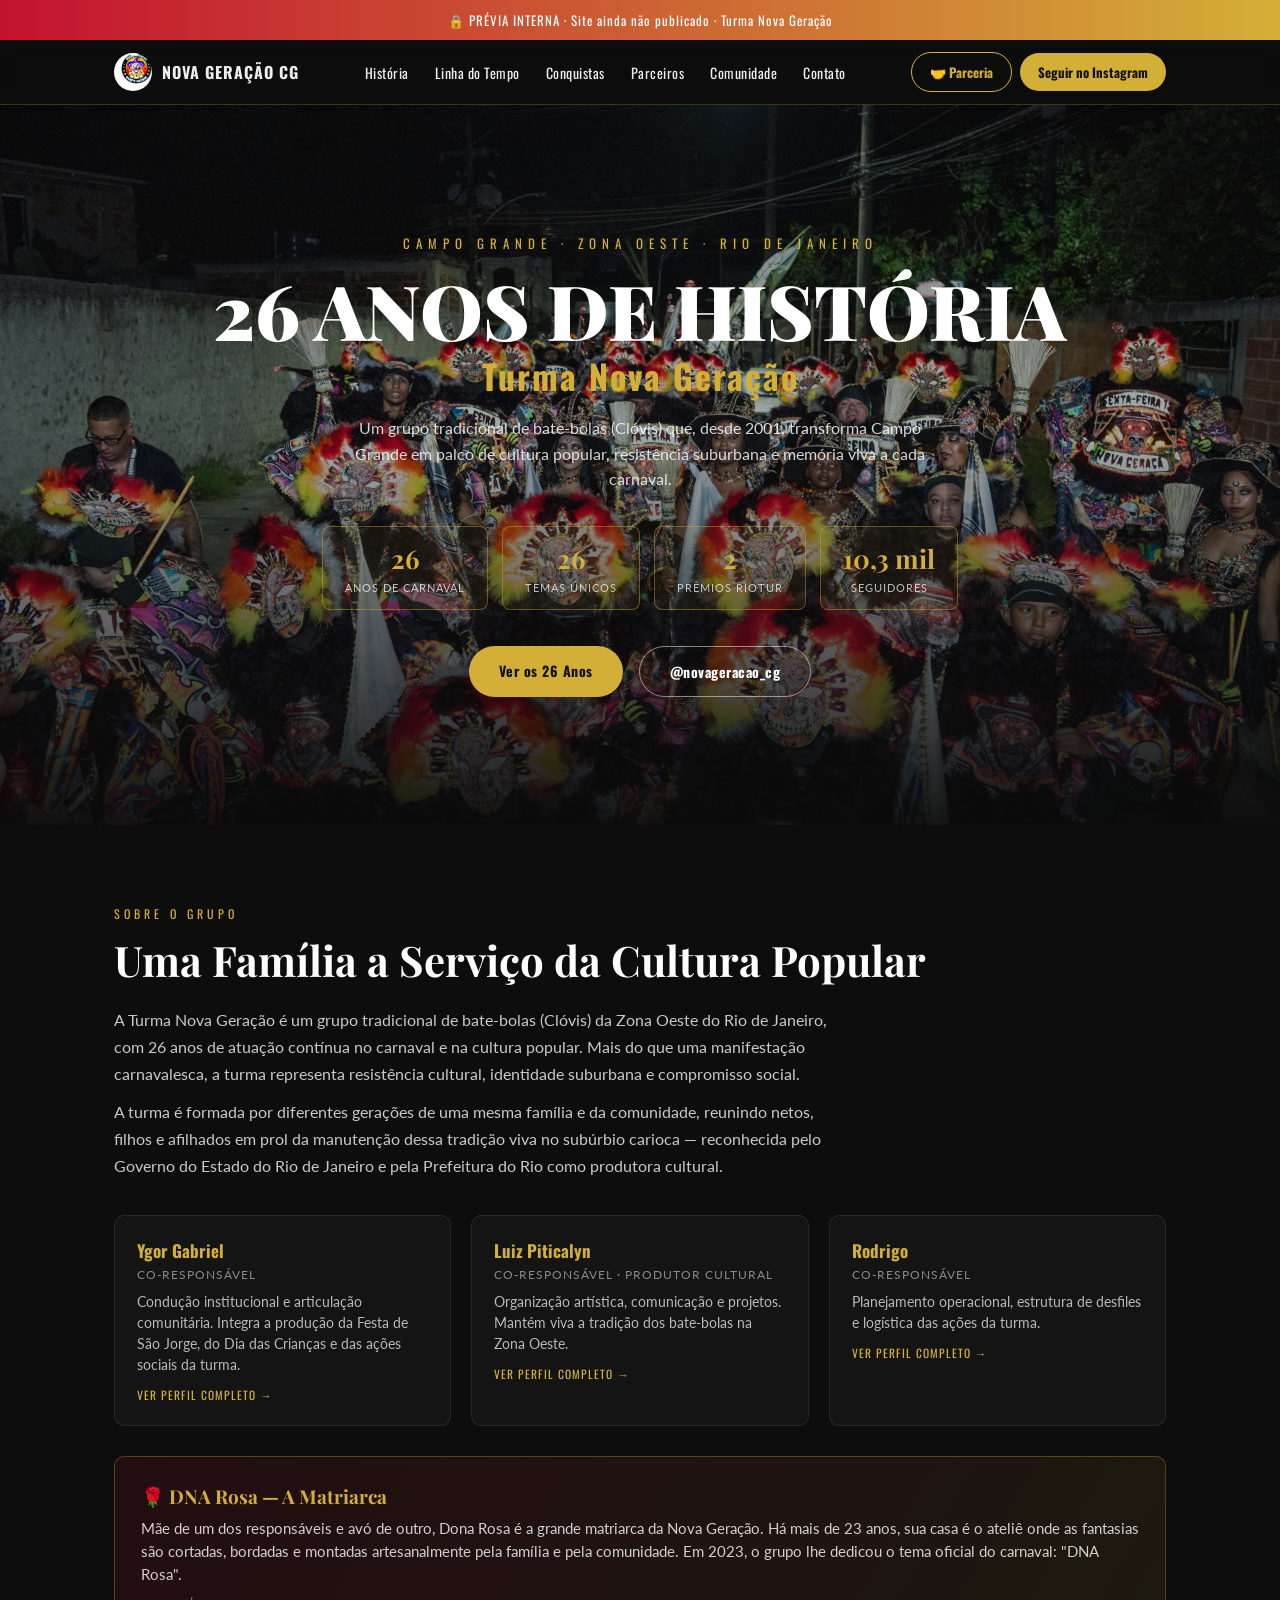
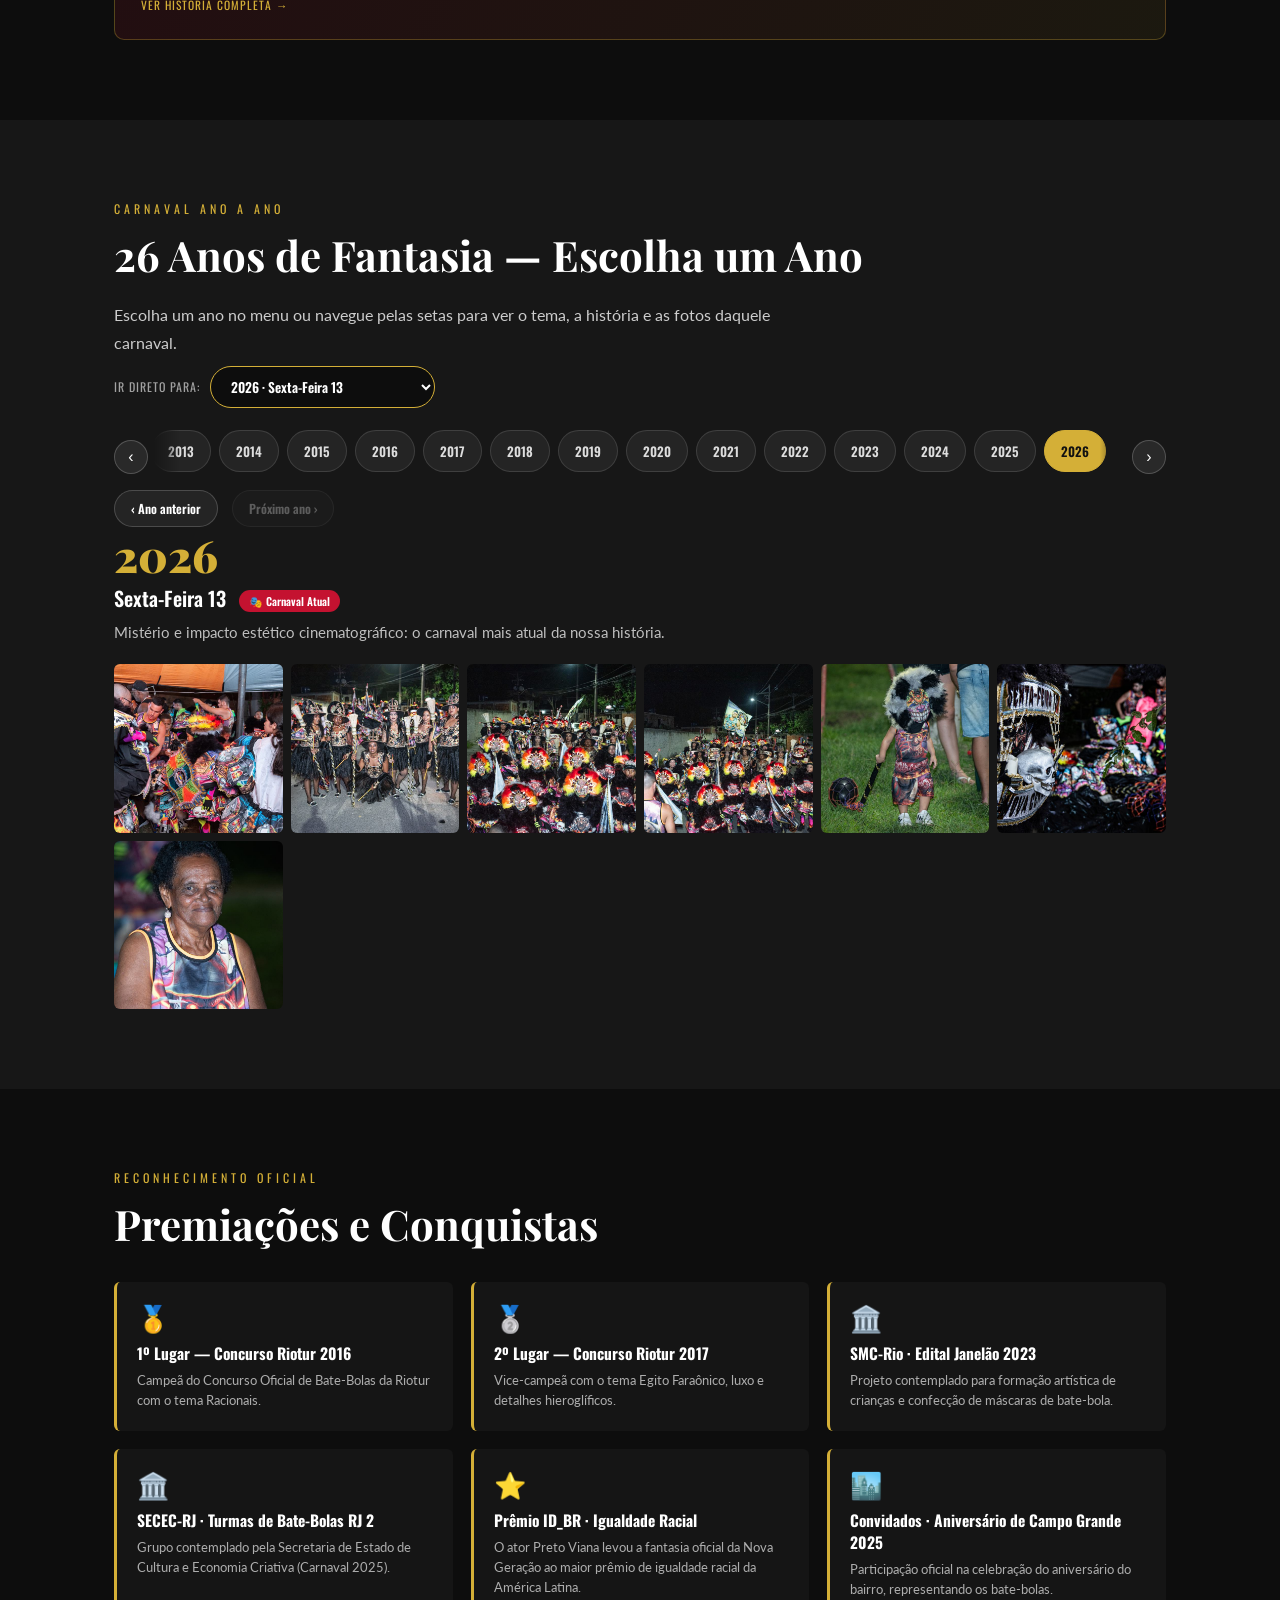
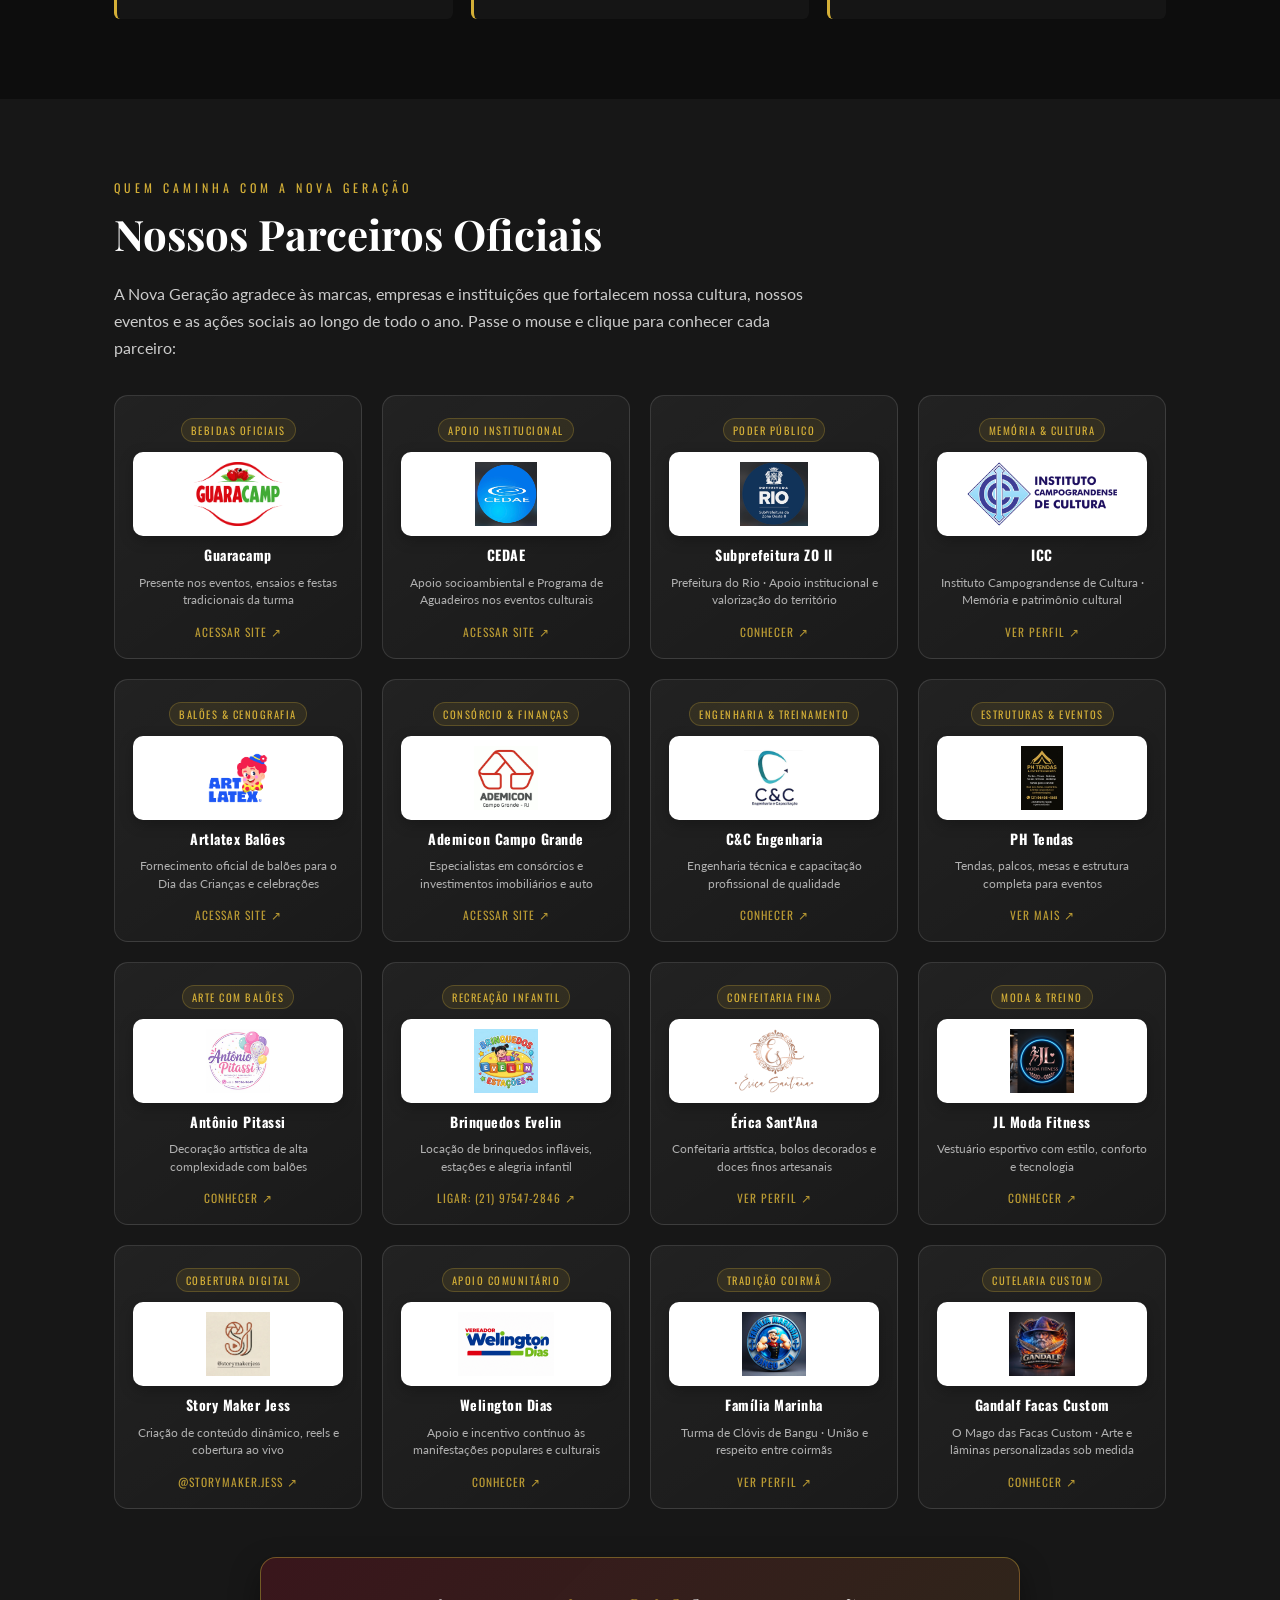
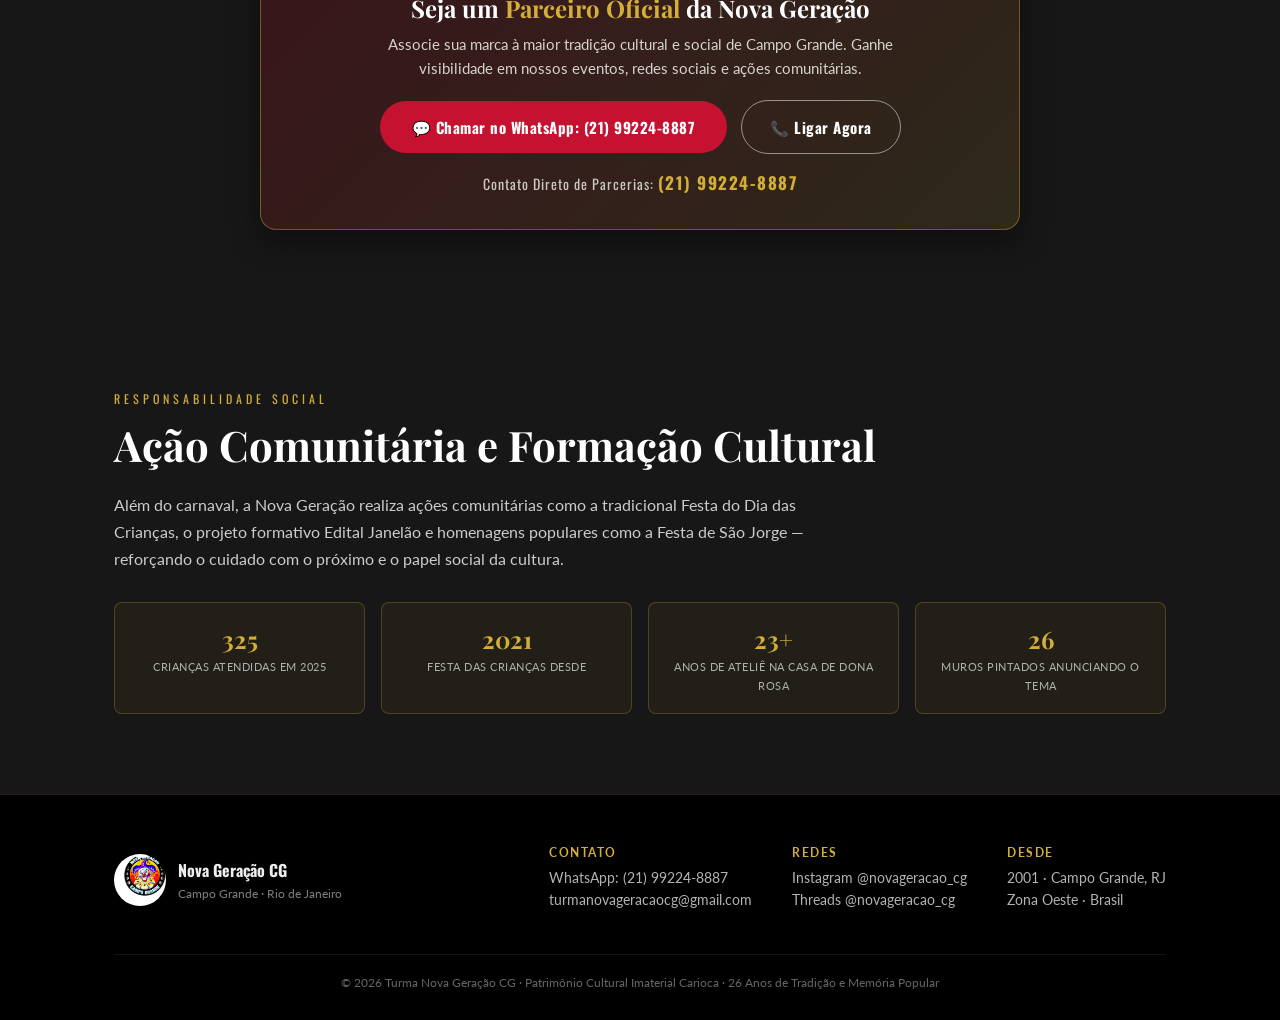
==== commit a5058a2c: "feat: secao interativa de parceiros com 16 empresas e contato WhatsApp oficial" ====
--- a/index.html
+++ b/index.html
@@ -68,14 +68,27 @@
 .rosa-box p{color:rgba(255,255,255,.8);font-size:14.5px;line-height:1.6}
 .rosa-box .more{display:block;margin-top:10px;font-family:'Oswald',sans-serif;font-size:11.5px;letter-spacing:1px;text-transform:uppercase;color:var(--gold)}
 
-/* parceiros */
-.partners-grid{display:grid;grid-template-columns:repeat(auto-fit,minmax(160px,1fr));gap:16px;margin-top:30px;align-items:stretch}
-.pcard{background:rgba(255,255,255,.04);border:1px solid rgba(255,255,255,.1);border-radius:10px;padding:20px;text-align:center;display:flex;flex-direction:column;align-items:center;gap:10px}
-.pcard img{max-height:70px;max-width:100%;object-fit:contain;background:#fff;border-radius:6px;padding:8px}
-.pcard b{font-family:'Oswald',sans-serif;font-size:13px;color:#fff}
-.pcard span{font-size:11.5px;color:rgba(255,255,255,.55);line-height:1.4}
-.partner-cta{text-align:center;margin-top:34px}
-.partner-cta p{color:rgba(255,255,255,.7);font-size:14px;margin-bottom:14px}
+/* parceiros interativos */
+.partners-grid{display:grid;grid-template-columns:repeat(auto-fill,minmax(210px,1fr));gap:20px;margin-top:34px;align-items:stretch}
+.pcard{position:relative;background:linear-gradient(145deg,rgba(255,255,255,.05),rgba(255,255,255,.015));border:1px solid rgba(255,255,255,.12);border-radius:14px;padding:22px 18px 18px;text-align:center;display:flex;flex-direction:column;align-items:center;gap:10px;text-decoration:none;color:inherit;cursor:pointer;transition:transform .28s cubic-bezier(.16,1,.3,1),border-color .28s ease,box-shadow .28s ease,background .28s ease;overflow:hidden}
+.pcard::before{content:'';position:absolute;inset:0;border-radius:14px;background:radial-gradient(circle at 50% 0%,rgba(212,175,55,.18),transparent 70%);opacity:0;transition:opacity .3s ease;pointer-events:none}
+.pcard:hover{transform:translateY(-8px) scale(1.02);border-color:var(--gold);background:linear-gradient(145deg,rgba(255,255,255,.08),rgba(212,175,55,.06));box-shadow:0 18px 38px rgba(0,0,0,.6),0 0 24px rgba(212,175,55,.2)}
+.pcard:hover::before{opacity:1}
+.pcard-img-wrap{width:100%;height:84px;background:#ffffff;border-radius:10px;padding:10px 14px;display:flex;align-items:center;justify-content:center;box-shadow:0 4px 14px rgba(0,0,0,.25);transition:transform .28s ease,box-shadow .28s ease}
+.pcard:hover .pcard-img-wrap{transform:scale(1.05);box-shadow:0 6px 20px rgba(212,175,55,.32)}
+.pcard img{max-height:64px;max-width:100%;object-fit:contain}
+.pcard-tag{font-family:'Oswald',sans-serif;font-size:10.5px;letter-spacing:1.5px;text-transform:uppercase;color:var(--gold);background:rgba(212,175,55,.1);border:1px solid rgba(212,175,55,.25);padding:3px 9px;border-radius:12px}
+.pcard b{font-family:'Oswald',sans-serif;font-size:14px;color:#fff;letter-spacing:.5px;line-height:1.25}
+.pcard span.p-desc{font-size:12px;color:rgba(255,255,255,.65);line-height:1.45;flex-grow:1}
+.pcard-action{font-family:'Oswald',sans-serif;font-size:11.5px;letter-spacing:1px;text-transform:uppercase;color:var(--gold);display:inline-flex;align-items:center;gap:5px;margin-top:4px;opacity:.85;transition:all .2s ease}
+.pcard:hover .pcard-action{opacity:1;color:#fff;transform:translateX(3px)}
+.partner-box-cta{margin-top:48px;background:linear-gradient(135deg,rgba(196,18,48,.2),rgba(212,175,55,.12));border:1.5px solid rgba(212,175,55,.4);border-radius:16px;padding:34px 24px;text-align:center;max-width:760px;margin-left:auto;margin-right:auto;box-shadow:0 12px 30px rgba(0,0,0,.4)}
+.partner-box-cta h3{font-size:24px;color:#fff;margin-bottom:8px}
+.partner-box-cta h3 span{color:var(--gold)}
+.partner-box-cta p{color:rgba(255,255,255,.8);font-size:15px;max-width:580px;margin:0 auto 20px;line-height:1.6}
+.partner-box-cta .cta-buttons{display:flex;gap:14px;justify-content:center;flex-wrap:wrap;align-items:center}
+.partner-box-cta .phone-highlight{display:block;margin-top:16px;font-family:'Oswald',sans-serif;font-size:14px;letter-spacing:1px;color:rgba(255,255,255,.75)}
+.partner-box-cta .phone-highlight b{color:var(--gold);font-size:17px;letter-spacing:1.5px}
 
 /* timeline */
 .yjump{display:flex;align-items:center;gap:10px;flex-wrap:wrap;margin:4px 0 16px}
@@ -500,19 +513,169 @@
 
 <section id="parceiros" class="dark-section">
   <div class="container">
-    <div class="section-label">Quem Apoia a Nova Geração</div>
-    <h2 class="big">Nossos Parceiros</h2>
-    <p class="lead">A Nova Geração agradece às marcas e instituições que caminham junto com a turma, apoiando o carnaval e as ações comunitárias ao longo do ano.</p>
+    <div class="section-label">Quem Caminha com a Nova Geração</div>
+    <h2 class="big">Nossos Parceiros Oficiais</h2>
+    <p class="lead">A Nova Geração agradece às marcas, empresas e instituições que fortalecem nossa cultura, nossos eventos e as ações sociais ao longo de todo o ano. Passe o mouse e clique para conhecer cada parceiro:</p>
+    
     <div class="partners-grid">
-      <div class="pcard"><img src="assets/parceiros/icc.png"/><b>Instituto Campograndense de Cultura</b><span>Parceria institucional · Cultura e memória de Campo Grande</span></div>
-      <div class="pcard"><img src="assets/parceiros/guaracamp.png"/><b>Guaracamp</b><span>Bebidas · Presente nos eventos e festas da turma</span></div>
-      <div class="pcard"><img src="assets/parceiros/ph-tendas.jpg"/><b>PH Tendas & Entretenimento</b><span>Tendas, mesas, cadeiras e estrutura para eventos</span></div>
-      <div class="pcard"><img src="assets/parceiros/antonio-pitassi.jpg"/><b>Antônio Pitassi</b><span>Decoração com balões</span></div>
-      <div class="pcard"><img src="assets/parceiros/cec.png"/><b>C&amp;C Engenharia e Capacitação</b><span>Engenharia e capacitação profissional</span></div>
-    </div>
-    <div class="partner-cta">
-      <p>Quer anunciar sua marca ou apoiar a Nova Geração? Fale com a gente.</p>
-      <a class="btn partner" style="padding:14px 30px" href="https://wa.me/message/L5ZLLYQP6AY2L1?text=Ol%C3%A1%2C%20tenho%20interesse%20em%20ser%20parceiro%20da%20Nova%20Gera%C3%A7%C3%A3o!" target="_blank">🤝 Quero ser Parceiro</a>
+      <!-- 1. Guaracamp -->
+      <a class="pcard" href="https://www.guaracamp.com.br/" target="_blank" rel="noopener" title="Visitar site da Guaracamp">
+        <span class="pcard-tag">Bebidas Oficiais</span>
+        <div class="pcard-img-wrap"><img src="assets/parceiros/guaracamp.png" alt="Guaracamp"/></div>
+        <b>Guaracamp</b>
+        <span class="p-desc">Presente nos eventos, ensaios e festas tradicionais da turma</span>
+        <span class="pcard-action">Acessar Site ↗</span>
+      </a>
+
+      <!-- 2. CEDAE -->
+      <a class="pcard" href="https://www.cedae.com.br/" target="_blank" rel="noopener" title="Visitar CEDAE">
+        <span class="pcard-tag">Apoio Institucional</span>
+        <div class="pcard-img-wrap"><img src="assets/parceiros/cedae.jpg" alt="CEDAE"/></div>
+        <b>CEDAE</b>
+        <span class="p-desc">Apoio socioambiental e Programa de Aguadeiros nos eventos culturais</span>
+        <span class="pcard-action">Acessar Site ↗</span>
+      </a>
+
+      <!-- 3. Subprefeitura ZO II -->
+      <a class="pcard" href="https://prefeitura.rio/" target="_blank" rel="noopener" title="Subprefeitura da Zona Oeste II">
+        <span class="pcard-tag">Poder Público</span>
+        <div class="pcard-img-wrap"><img src="assets/parceiros/subprefeitura.jpg" alt="Subprefeitura Zona Oeste II"/></div>
+        <b>Subprefeitura ZO II</b>
+        <span class="p-desc">Prefeitura do Rio · Apoio institucional e valorização do território</span>
+        <span class="pcard-action">Conhecer ↗</span>
+      </a>
+
+      <!-- 4. ICC -->
+      <a class="pcard" href="https://www.instagram.com/icc.cultura/" target="_blank" rel="noopener" title="Instituto Campograndense de Cultura">
+        <span class="pcard-tag">Memória & Cultura</span>
+        <div class="pcard-img-wrap"><img src="assets/parceiros/icc.png" alt="Instituto Campograndense de Cultura"/></div>
+        <b>ICC</b>
+        <span class="p-desc">Instituto Campograndense de Cultura · Memória e patrimônio cultural</span>
+        <span class="pcard-action">Ver Perfil ↗</span>
+      </a>
+
+      <!-- 5. Artlatex Balões -->
+      <a class="pcard" href="https://artlatex.com.br/" target="_blank" rel="noopener" title="Artlatex Balões">
+        <span class="pcard-tag">Balões & Cenografia</span>
+        <div class="pcard-img-wrap"><img src="assets/parceiros/artlatex.png" alt="Artlatex Balões"/></div>
+        <b>Artlatex Balões</b>
+        <span class="p-desc">Fornecimento oficial de balões para o Dia das Crianças e celebrações</span>
+        <span class="pcard-action">Acessar Site ↗</span>
+      </a>
+
+      <!-- 6. Ademicon -->
+      <a class="pcard" href="https://www.ademicon.com.br/" target="_blank" rel="noopener" title="Ademicon Campo Grande">
+        <span class="pcard-tag">Consórcio & Finanças</span>
+        <div class="pcard-img-wrap"><img src="assets/parceiros/ademicon.jpg" alt="Ademicon Campo Grande"/></div>
+        <b>Ademicon Campo Grande</b>
+        <span class="p-desc">Especialistas em consórcios e investimentos imobiliários e auto</span>
+        <span class="pcard-action">Acessar Site ↗</span>
+      </a>
+
+      <!-- 7. C&C Engenharia -->
+      <a class="pcard" href="https://github.com/PITICALYN/cec-site" target="_blank" rel="noopener" title="C&C Engenharia e Capacitação">
+        <span class="pcard-tag">Engenharia & Treinamento</span>
+        <div class="pcard-img-wrap"><img src="assets/parceiros/cec.png" alt="C&C Engenharia e Capacitação"/></div>
+        <b>C&amp;C Engenharia</b>
+        <span class="p-desc">Engenharia técnica e capacitação profissional de qualidade</span>
+        <span class="pcard-action">Conhecer ↗</span>
+      </a>
+
+      <!-- 8. PH Tendas -->
+      <a class="pcard" href="https://www.instagram.com/explore/tags/phtendas/" target="_blank" rel="noopener" title="PH Tendas & Entretenimento">
+        <span class="pcard-tag">Estruturas & Eventos</span>
+        <div class="pcard-img-wrap"><img src="assets/parceiros/ph-tendas.jpg" alt="PH Tendas & Entretenimento"/></div>
+        <b>PH Tendas</b>
+        <span class="p-desc">Tendas, palcos, mesas e estrutura completa para eventos</span>
+        <span class="pcard-action">Ver Mais ↗</span>
+      </a>
+
+      <!-- 9. Antônio Pitassi -->
+      <a class="pcard" href="https://www.instagram.com/explore/tags/antoniopitassi/" target="_blank" rel="noopener" title="Antônio Pitassi">
+        <span class="pcard-tag">Arte com Balões</span>
+        <div class="pcard-img-wrap"><img src="assets/parceiros/antonio-pitassi.jpg" alt="Antônio Pitassi"/></div>
+        <b>Antônio Pitassi</b>
+        <span class="p-desc">Decoração artística de alta complexidade com balões</span>
+        <span class="pcard-action">Conhecer ↗</span>
+      </a>
+
+      <!-- 10. Brinquedos Evelin -->
+      <a class="pcard" href="tel:+5521975472846" title="Ligar para Brinquedos Evelin">
+        <span class="pcard-tag">Recreação Infantil</span>
+        <div class="pcard-img-wrap"><img src="assets/parceiros/evelin-brinquedos.jpg" alt="Brinquedos Evelin"/></div>
+        <b>Brinquedos Evelin</b>
+        <span class="p-desc">Locação de brinquedos infláveis, estações e alegria infantil</span>
+        <span class="pcard-action">Ligar: (21) 97547-2846 ↗</span>
+      </a>
+
+      <!-- 11. Érica Sant'Ana -->
+      <a class="pcard" href="https://www.instagram.com/explore/tags/ericasantana/" target="_blank" rel="noopener" title="Érica Sant'Ana">
+        <span class="pcard-tag">Confeitaria Fina</span>
+        <div class="pcard-img-wrap"><img src="assets/parceiros/erica-santana.png" alt="Érica Sant'Ana"/></div>
+        <b>Érica Sant'Ana</b>
+        <span class="p-desc">Confeitaria artística, bolos decorados e doces finos artesanais</span>
+        <span class="pcard-action">Ver Perfil ↗</span>
+      </a>
+
+      <!-- 12. JL Moda Fitness -->
+      <a class="pcard" href="https://www.instagram.com/explore/tags/jlmodafitness/" target="_blank" rel="noopener" title="JL Moda Fitness">
+        <span class="pcard-tag">Moda & Treino</span>
+        <div class="pcard-img-wrap"><img src="assets/parceiros/jl-moda-fitness.jpg" alt="JL Moda Fitness"/></div>
+        <b>JL Moda Fitness</b>
+        <span class="p-desc">Vestuário esportivo com estilo, conforto e tecnologia</span>
+        <span class="pcard-action">Conhecer ↗</span>
+      </a>
+
+      <!-- 13. Story Maker Jess -->
+      <a class="pcard" href="https://www.instagram.com/storymaker.jess/" target="_blank" rel="noopener" title="Story Maker Jess">
+        <span class="pcard-tag">Cobertura Digital</span>
+        <div class="pcard-img-wrap"><img src="assets/parceiros/storymaker-jess.jpg" alt="Story Maker Jess"/></div>
+        <b>Story Maker Jess</b>
+        <span class="p-desc">Criação de conteúdo dinâmico, reels e cobertura ao vivo</span>
+        <span class="pcard-action">@storymaker.jess ↗</span>
+      </a>
+
+      <!-- 14. Welington Dias -->
+      <a class="pcard" href="https://www.instagram.com/explore/tags/welingtondias/" target="_blank" rel="noopener" title="Vereador Welington Dias">
+        <span class="pcard-tag">Apoio Comunitário</span>
+        <div class="pcard-img-wrap"><img src="assets/parceiros/welington-dias.jpg" alt="Welington Dias"/></div>
+        <b>Welington Dias</b>
+        <span class="p-desc">Apoio e incentivo contínuo às manifestações populares e culturais</span>
+        <span class="pcard-action">Conhecer ↗</span>
+      </a>
+
+      <!-- 15. Família Marinha -->
+      <a class="pcard" href="https://www.instagram.com/explore/tags/familiamarinha/" target="_blank" rel="noopener" title="Família Marinha Bangu">
+        <span class="pcard-tag">Tradição Coirmã</span>
+        <div class="pcard-img-wrap"><img src="assets/parceiros/familia-marinha.jpg" alt="Família Marinha Bangu"/></div>
+        <b>Família Marinha</b>
+        <span class="p-desc">Turma de Clóvis de Bangu · União e respeito entre coirmãs</span>
+        <span class="pcard-action">Ver Perfil ↗</span>
+      </a>
+
+      <!-- 16. Gandalf Facas Custom -->
+      <a class="pcard" href="https://www.instagram.com/explore/tags/gandalffacascustom/" target="_blank" rel="noopener" title="Gandalf Facas Custom">
+        <span class="pcard-tag">Cutelaria Custom</span>
+        <div class="pcard-img-wrap"><img src="assets/parceiros/gandalf.jpg" alt="Gandalf Facas Custom"/></div>
+        <b>Gandalf Facas Custom</b>
+        <span class="p-desc">O Mago das Facas Custom · Arte e lâminas personalizadas sob medida</span>
+        <span class="pcard-action">Conhecer ↗</span>
+      </a>
+    </div>
+
+    <!-- CTA Comercial -->
+    <div class="partner-box-cta">
+      <h3>Seja um <span>Parceiro Oficial</span> da Nova Geração</h3>
+      <p>Associe sua marca à maior tradição cultural e social de Campo Grande. Ganhe visibilidade em nossos eventos, redes sociais e ações comunitárias.</p>
+      <div class="cta-buttons">
+        <a class="btn partner" style="padding:15px 32px;font-size:15px;display:inline-flex;align-items:center;gap:8px" href="https://wa.me/5521992248887?text=Ol%C3%A1!%20Gostaria%20de%20ser%20parceiro%20da%20Turma%20Nova%20Gera%C3%A7%C3%A3o." target="_blank">
+          💬 Chamar no WhatsApp: (21) 99224-8887
+        </a>
+        <a class="btn ghost" style="padding:15px 28px;font-size:15px;display:inline-flex;align-items:center;gap:8px" href="tel:+5521992248887">
+          📞 Ligar Agora
+        </a>
+      </div>
+      <span class="phone-highlight">Contato Direto de Parcerias: <b>(21) 99224-8887</b></span>
     </div>
   </div>
 </section>
@@ -536,12 +699,12 @@
     <div class="foot-grid">
       <div class="foot-brand"><img src="assets/logo.png"/><div><b>Nova Geração CG</b><span>Campo Grande · Rio de Janeiro</span></div></div>
       <div class="foot-links">
-        <div class="foot-col"><h4>Contato</h4><a href="https://wa.me/message/L5ZLLYQP6AY2L1">WhatsApp Oficial</a><p>turmanovageracaocg@gmail.com</p></div>
+        <div class="foot-col"><h4>Contato</h4><a href="https://wa.me/5521992248887" target="_blank">WhatsApp: (21) 99224-8887</a><p>turmanovageracaocg@gmail.com</p></div>
         <div class="foot-col"><h4>Redes</h4><a href="https://www.instagram.com/novageracao_cg" target="_blank">Instagram @novageracao_cg</a><a href="#">Threads @novageracao_cg</a></div>
         <div class="foot-col"><h4>Desde</h4><p>2001 · Campo Grande, RJ</p><p>Zona Oeste · Brasil</p></div>
       </div>
     </div>
-    <div class="foot-bottom">© 2026 Turma Nova Geração CG · Patrimônio Cultural Imaterial Carioca · Prévia interna, ainda não publicada</div>
+    <div class="foot-bottom">© 2026 Turma Nova Geração CG · Patrimônio Cultural Imaterial Carioca · 26 Anos de Tradição e Memória Popular</div>
   </div>
 </footer>
 
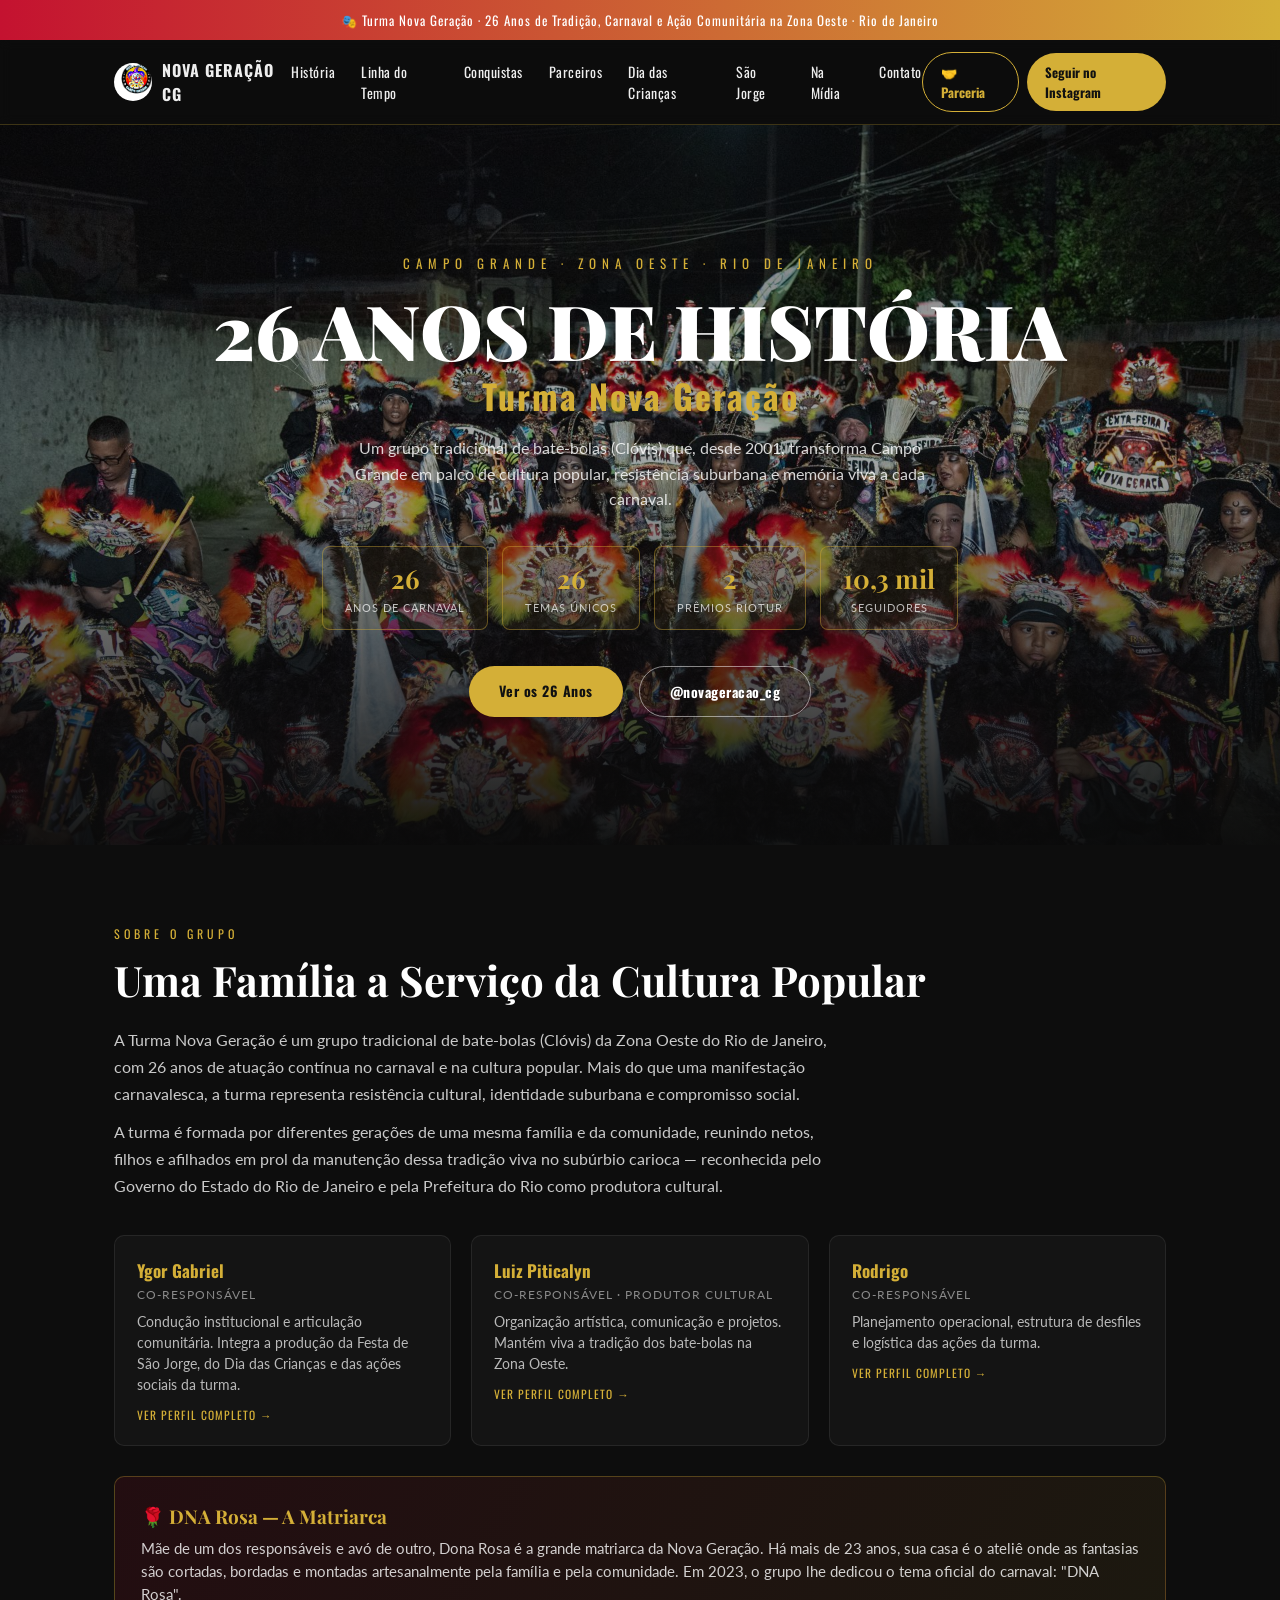
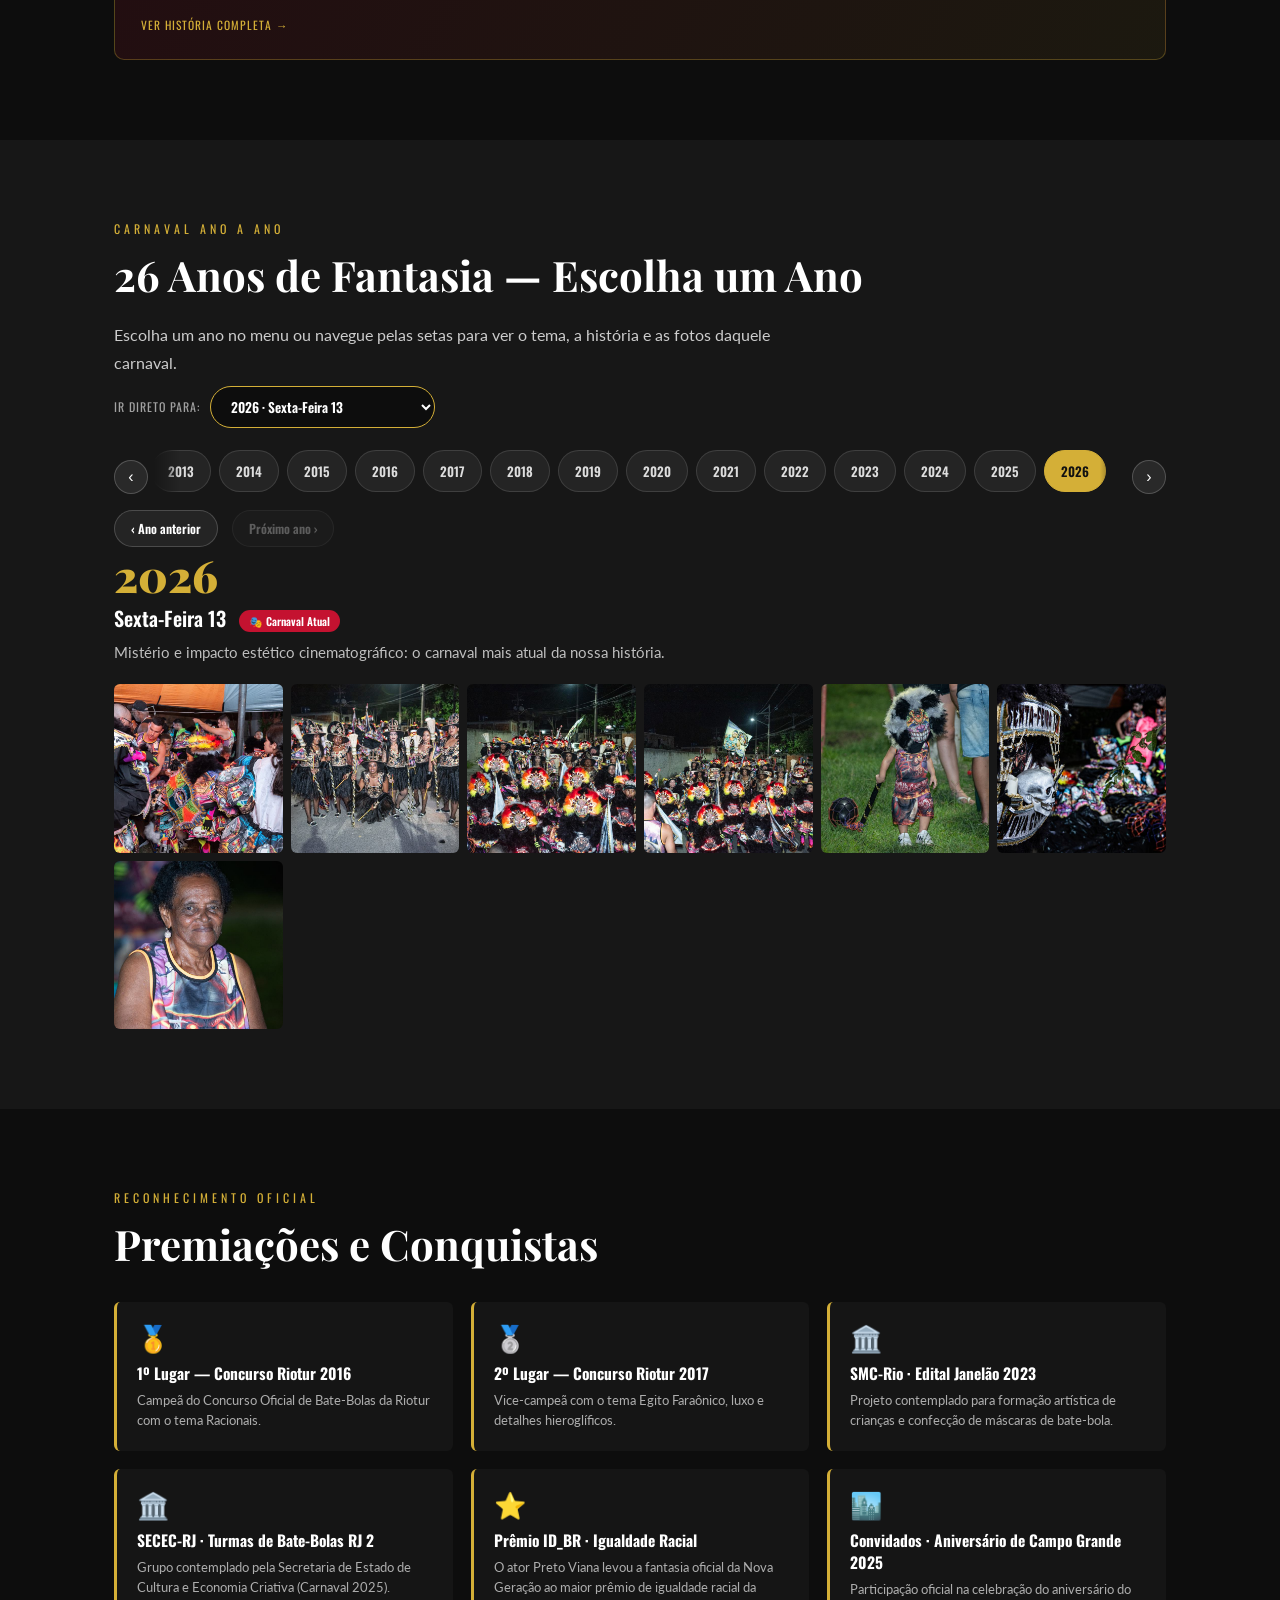
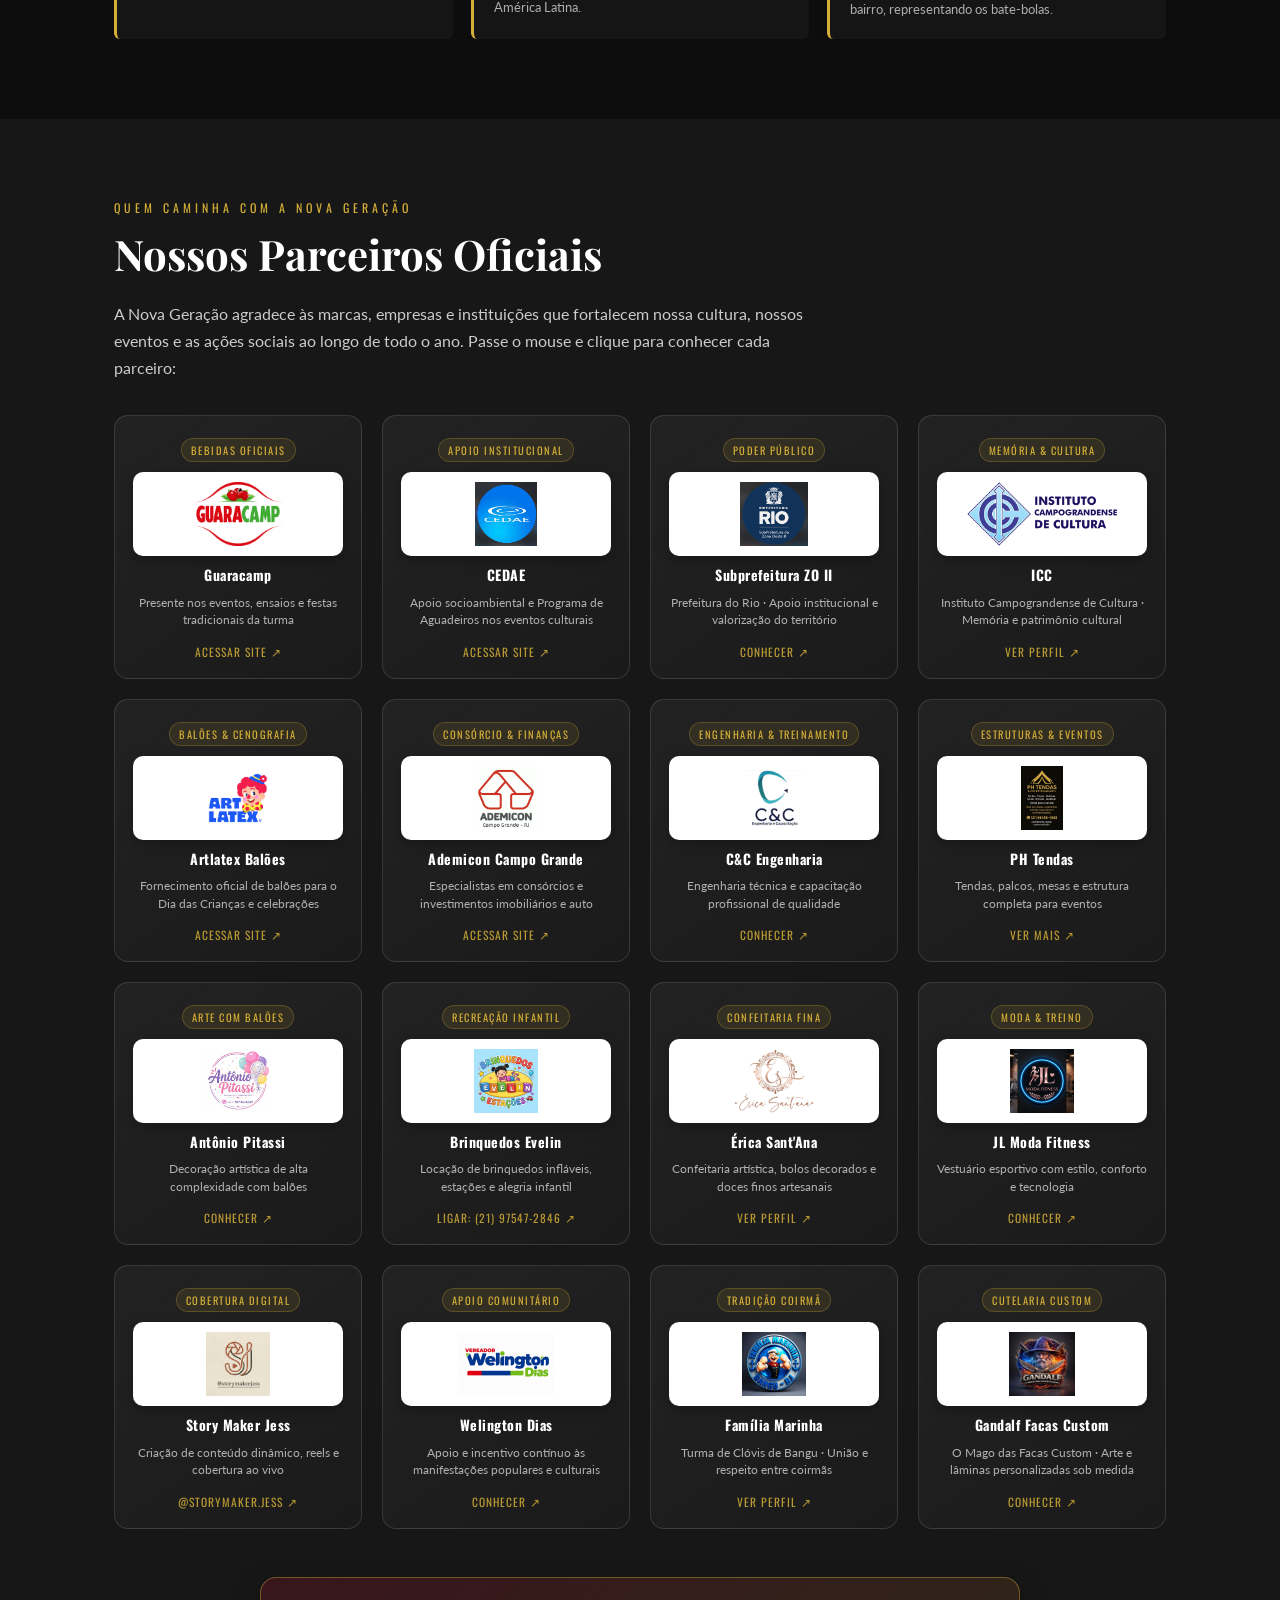
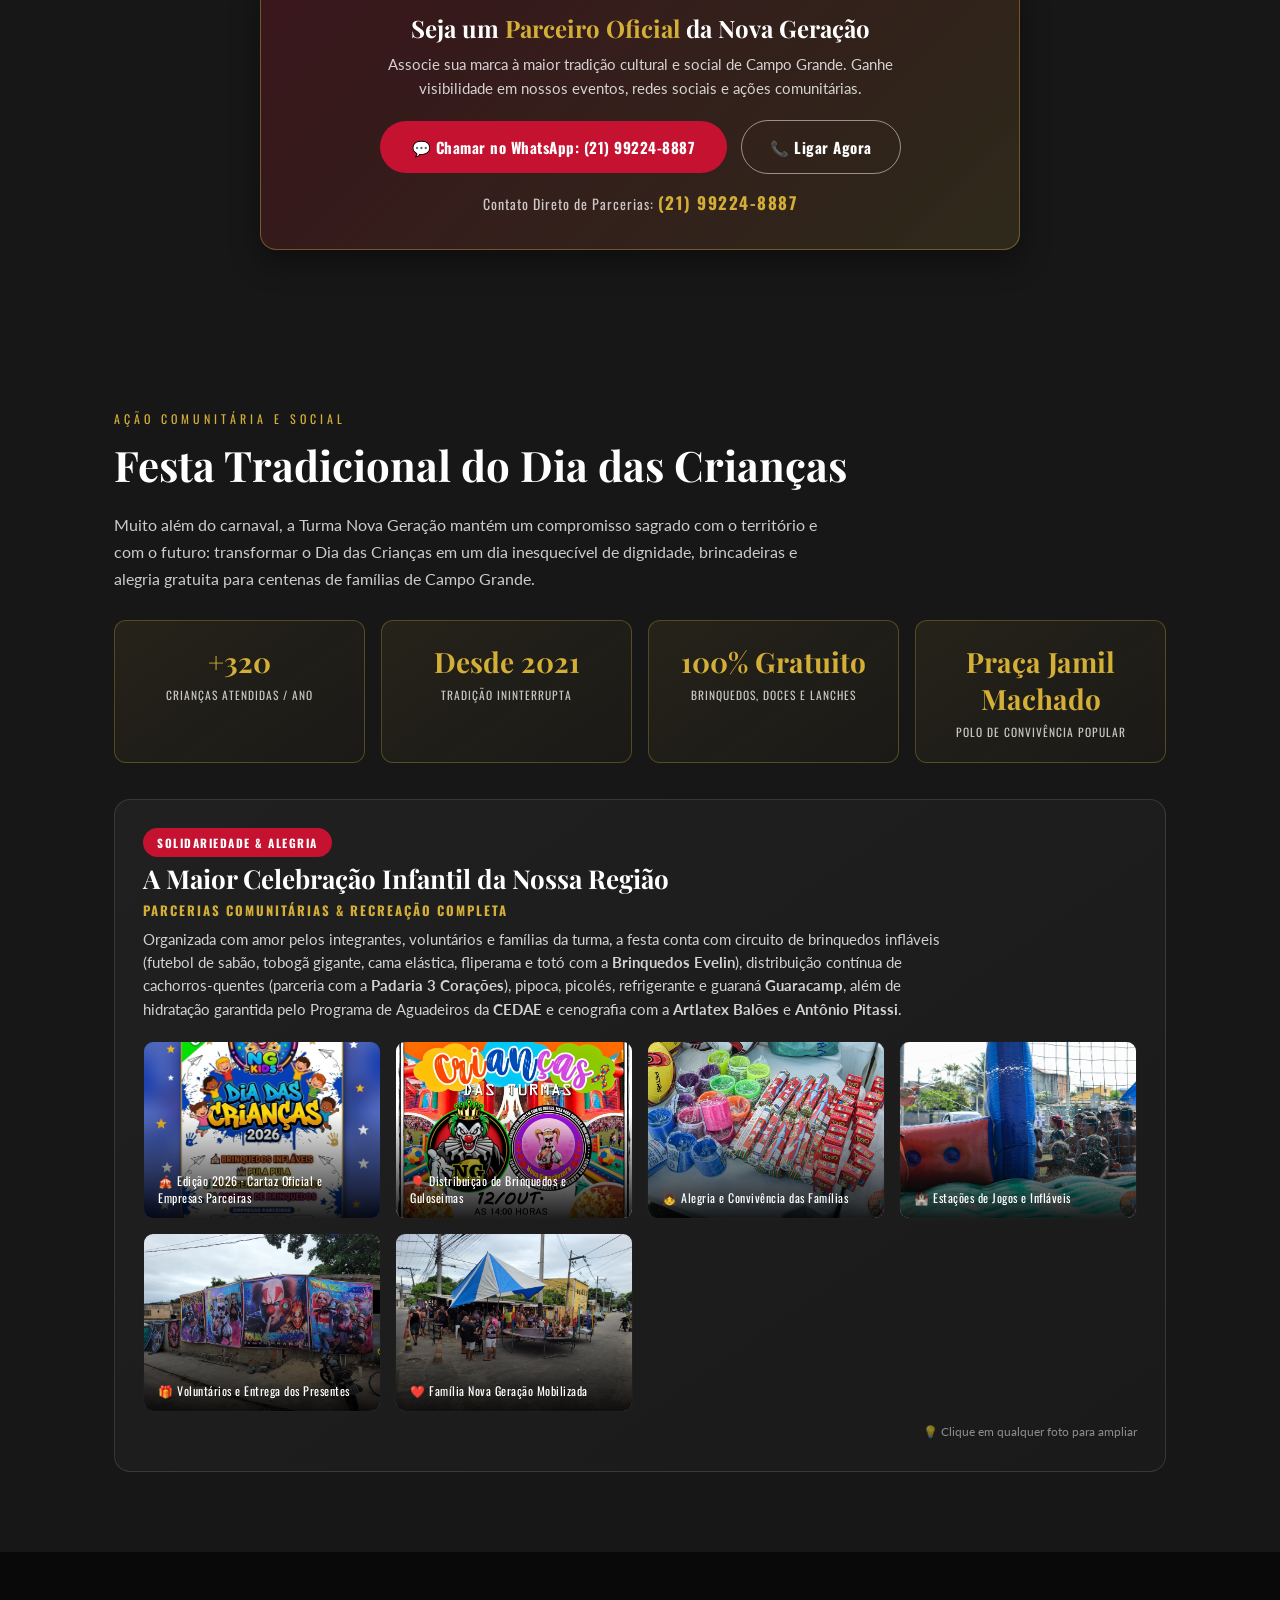
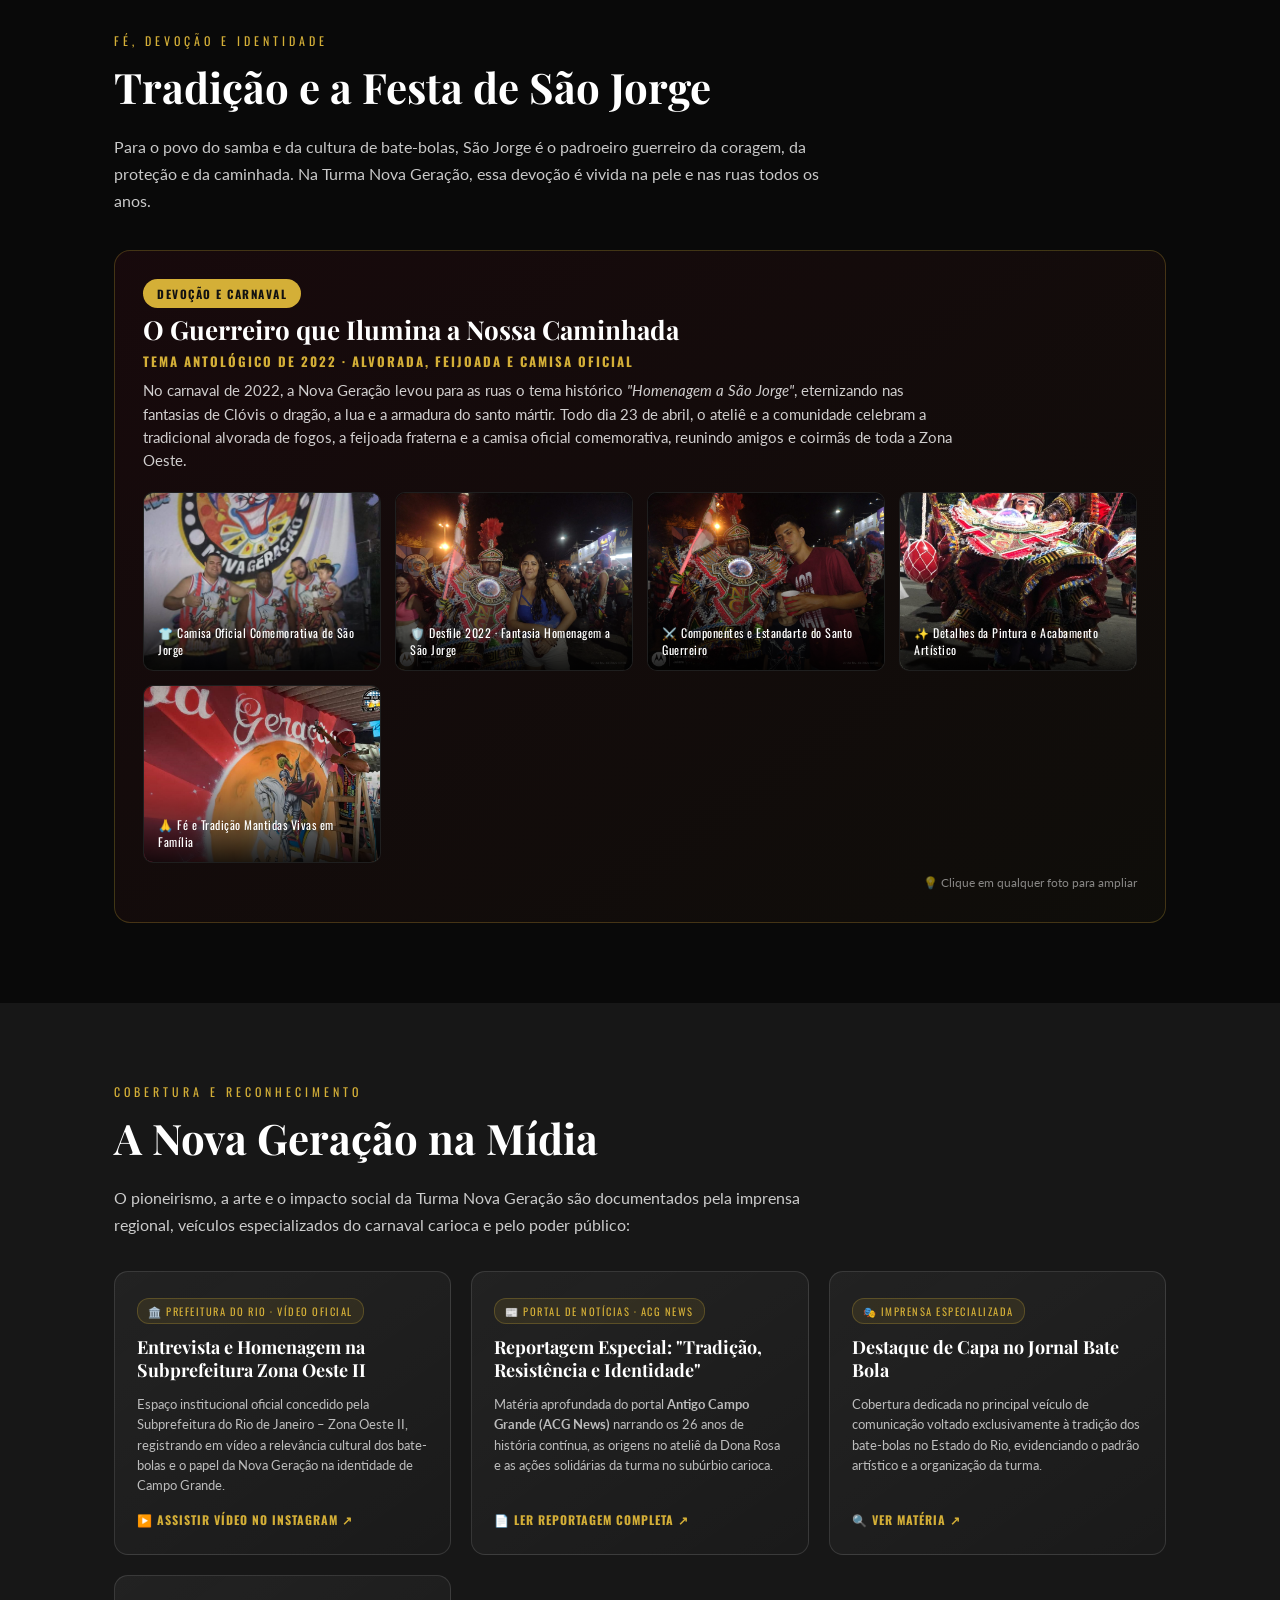
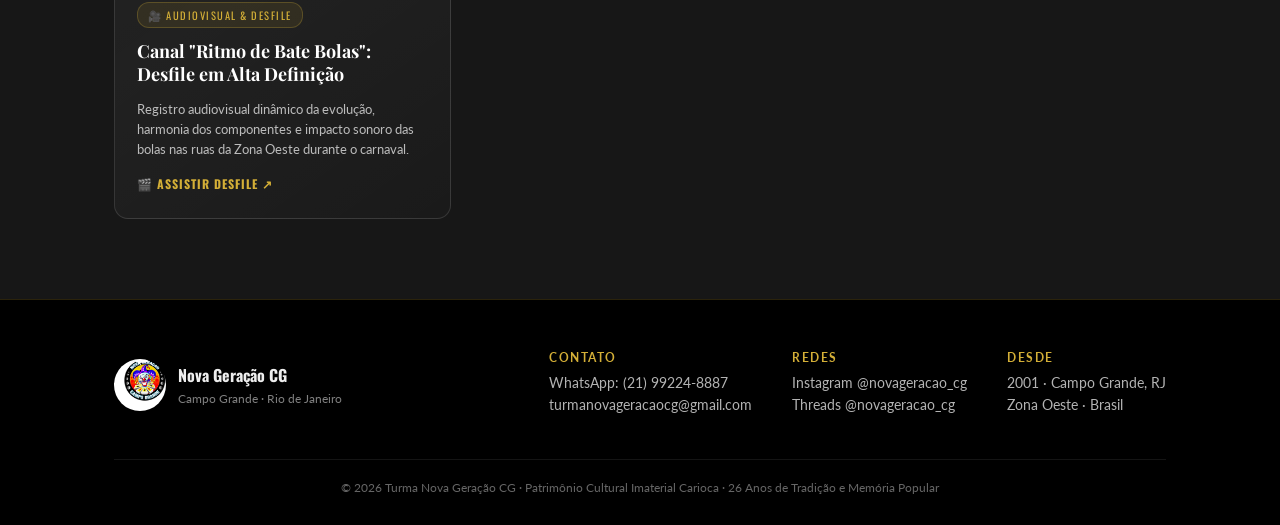
==== commit 945c5ae0: "feat: secoes Dia das Criancas, Festa de Sao Jorge e Na Midia com video da Subprefeitura e reportagem" ====
--- a/index.html
+++ b/index.html
@@ -129,10 +129,37 @@
 .ach-card p{font-size:13px;color:rgba(255,255,255,.65);line-height:1.55}
 
 /* social stat strip */
-.social-strip{display:flex;flex-wrap:wrap;gap:16px;margin-top:30px}
-.sstat{flex:1;min-width:150px;text-align:center;background:rgba(212,175,55,.06);border:1px solid rgba(212,175,55,.25);border-radius:8px;padding:20px}
-.sstat b{display:block;font-family:'Playfair Display',serif;color:var(--gold);font-size:24px}
-.sstat span{font-size:11px;color:rgba(255,255,255,.65);text-transform:uppercase;letter-spacing:.5px}
+.social-strip{display:flex;flex-wrap:wrap;gap:16px;margin:28px 0}
+.sstat{flex:1;min-width:160px;text-align:center;background:linear-gradient(145deg,rgba(212,175,55,.08),rgba(212,175,55,.02));border:1px solid rgba(212,175,55,.3);border-radius:12px;padding:22px 16px;transition:transform .2s ease}
+.sstat:hover{transform:translateY(-4px);border-color:var(--gold)}
+.sstat b{display:block;font-family:'Playfair Display',serif;color:var(--gold);font-size:28px;margin-bottom:4px}
+.sstat span{font-size:11.5px;color:rgba(255,255,255,.75);text-transform:uppercase;letter-spacing:1px;font-family:'Oswald',sans-serif}
+
+/* galerias comunitarias (criancas e sao jorge) */
+.event-showcase{background:linear-gradient(145deg,rgba(255,255,255,.04),rgba(255,255,255,.015));border:1px solid rgba(255,255,255,.12);border-radius:16px;padding:32px 28px;margin-top:36px}
+.event-header{display:flex;justify-content:space-between;align-items:flex-start;flex-wrap:wrap;gap:16px;margin-bottom:20px}
+.event-header h3{font-size:26px;color:#fff;font-family:'Playfair Display',serif}
+.event-header h3 span{color:var(--gold);font-size:13px;display:block;font-family:'Oswald',sans-serif;letter-spacing:2px;text-transform:uppercase;margin-top:4px}
+.event-header p{color:rgba(255,255,255,.8);font-size:14.5px;line-height:1.6;max-width:820px;margin-top:8px}
+.event-badge{background:var(--red);color:#fff;font-family:'Oswald',sans-serif;font-size:11.5px;letter-spacing:1.5px;text-transform:uppercase;padding:6px 14px;border-radius:20px;font-weight:700}
+.event-badge.gold{background:var(--gold);color:#111}
+
+.comm-photo-grid{display:grid;grid-template-columns:repeat(auto-fit,minmax(200px,1fr));gap:14px;margin-top:20px}
+.comm-photo-card{position:relative;border-radius:10px;overflow:hidden;border:1px solid rgba(255,255,255,.12);aspect-ratio:4/3;cursor:pointer;background:#000}
+.comm-photo-card img{width:100%;height:100%;object-fit:cover;transition:transform .4s ease}
+.comm-photo-card:hover img{transform:scale(1.08)}
+.comm-photo-card .comm-overlay{position:absolute;inset:0;background:linear-gradient(180deg,transparent 40%,rgba(0,0,0,.88) 100%);display:flex;align-items:flex-end;padding:12px 14px;transition:opacity .2s ease}
+.comm-photo-card .comm-caption{font-family:'Oswald',sans-serif;font-size:12px;color:#fff;letter-spacing:.5px}
+
+/* secao de midia e reportagens */
+.media-section-grid{display:grid;grid-template-columns:repeat(auto-fit,minmax(280px,1fr));gap:20px;margin-top:32px}
+.mcard{background:linear-gradient(145deg,rgba(255,255,255,.05),rgba(255,255,255,.015));border:1px solid rgba(255,255,255,.12);border-radius:14px;padding:26px 22px;display:flex;flex-direction:column;gap:12px;text-decoration:none;color:inherit;transition:all .28s cubic-bezier(.16,1,.3,1)}
+.mcard:hover{transform:translateY(-6px);border-color:var(--gold);background:linear-gradient(145deg,rgba(255,255,255,.08),rgba(212,175,55,.05));box-shadow:0 16px 36px rgba(0,0,0,.6),0 0 20px rgba(212,175,55,.18)}
+.mcard-tag{align-self:flex-start;font-family:'Oswald',sans-serif;font-size:10.5px;letter-spacing:1.5px;text-transform:uppercase;color:var(--gold);background:rgba(212,175,55,.1);border:1px solid rgba(212,175,55,.25);padding:4px 10px;border-radius:12px}
+.mcard h3{font-family:'Playfair Display',serif;font-size:18px;color:#fff;line-height:1.3}
+.mcard p{font-size:13px;color:rgba(255,255,255,.7);line-height:1.55;flex-grow:1}
+.mcard-cta{font-family:'Oswald',sans-serif;font-size:12px;letter-spacing:1px;text-transform:uppercase;color:var(--gold);display:inline-flex;align-items:center;gap:6px;margin-top:4px;font-weight:700}
+.mcard:hover .mcard-cta{color:#fff}
 
 /* footer */
 footer{background:#000;padding:50px 0 30px;border-top:1px solid rgba(212,175,55,.2)}
@@ -153,7 +180,7 @@
 </head>
 <body>
 
-<div class="preview-bar">🔒 PRÉVIA INTERNA · Site ainda não publicado · Turma Nova Geração</div>
+<div class="preview-bar">🎭 Turma Nova Geração · 26 Anos de Tradição, Carnaval e Ação Comunitária na Zona Oeste · Rio de Janeiro</div>
 
 <nav>
   <div class="container">
@@ -163,7 +190,9 @@
       <a href="#linha-do-tempo">Linha do Tempo</a>
       <a href="#conquistas">Conquistas</a>
       <a href="#parceiros">Parceiros</a>
-      <a href="#comunidade">Comunidade</a>
+      <a href="#comunidade">Dia das Crianças</a>
+      <a href="#sao-jorge">São Jorge</a>
+      <a href="#midia">Na Mídia</a>
       <a href="#contato">Contato</a>
     </div>
     <div style="display:flex;gap:8px;align-items:center">
@@ -680,16 +709,142 @@
   </div>
 </section>
 
+<!-- SEÇÃO 1: DIA DAS CRIANÇAS & AÇÃO COMUNITÁRIA -->
 <section id="comunidade" class="dark-section">
   <div class="container">
-    <div class="section-label">Responsabilidade Social</div>
-    <h2 class="big">Ação Comunitária e Formação Cultural</h2>
-    <p class="lead">Além do carnaval, a Nova Geração realiza ações comunitárias como a tradicional Festa do Dia das Crianças, o projeto formativo Edital Janelão e homenagens populares como a Festa de São Jorge — reforçando o cuidado com o próximo e o papel social da cultura.</p>
+    <div class="section-label">Ação Comunitária e Social</div>
+    <h2 class="big">Festa Tradicional do Dia das Crianças</h2>
+    <p class="lead">Muito além do carnaval, a Turma Nova Geração mantém um compromisso sagrado com o território e com o futuro: transformar o Dia das Crianças em um dia inesquecível de dignidade, brincadeiras e alegria gratuita para centenas de famílias de Campo Grande.</p>
+
     <div class="social-strip">
-      <div class="sstat"><b>325</b><span>Crianças Atendidas em 2025</span></div>
-      <div class="sstat"><b>2021</b><span>Festa das Crianças Desde</span></div>
-      <div class="sstat"><b>23+</b><span>Anos de Ateliê na Casa de Dona Rosa</span></div>
-      <div class="sstat"><b>26</b><span>Muros Pintados Anunciando o Tema</span></div>
+      <div class="sstat"><b>+320</b><span>Crianças Atendidas / Ano</span></div>
+      <div class="sstat"><b>Desde 2021</b><span>Tradição Ininterrupta</span></div>
+      <div class="sstat"><b>100% Gratuito</b><span>Brinquedos, Doces e Lanches</span></div>
+      <div class="sstat"><b>Praça Jamil Machado</b><span>Polo de Convivência Popular</span></div>
+    </div>
+
+    <div class="event-showcase">
+      <div class="event-header">
+        <div>
+          <span class="event-badge">Solidariedade & Alegria</span>
+          <h3 style="margin-top:10px">A Maior Celebração Infantil da Nossa Região<span>Parcerias Comunitárias & Recreação Completa</span></h3>
+          <p>Organizada com amor pelos integrantes, voluntários e famílias da turma, a festa conta com circuito de brinquedos infláveis (futebol de sabão, tobogã gigante, cama elástica, fliperama e totó com a <strong>Brinquedos Evelin</strong>), distribuição contínua de cachorros-quentes (parceria com a <strong>Padaria 3 Corações</strong>), pipoca, picolés, refrigerante e guaraná <strong>Guaracamp</strong>, além de hidratação garantida pelo Programa de Aguadeiros da <strong>CEDAE</strong> e cenografia com a <strong>Artlatex Balões</strong> e <strong>Antônio Pitassi</strong>.</p>
+        </div>
+      </div>
+
+      <div class="comm-photo-grid">
+        <div class="comm-photo-card" onclick="openLightbox('assets/criancas/criancas-2026-flyer.jpg')">
+          <img src="assets/criancas/criancas-2026-flyer.jpg" alt="Flyer Oficial Dia das Crianças 2026"/>
+          <div class="comm-overlay"><span class="comm-caption">🎪 Edição 2026 · Cartaz Oficial e Empresas Parceiras</span></div>
+        </div>
+        <div class="comm-photo-card" onclick="openLightbox('assets/criancas/criancas-2025-1.jpg')">
+          <img src="assets/criancas/criancas-2025-1.jpg" alt="Festa das Crianças 2025"/>
+          <div class="comm-overlay"><span class="comm-caption">🎈 Distribuição de Brinquedos e Guloseimas</span></div>
+        </div>
+        <div class="comm-photo-card" onclick="openLightbox('assets/criancas/criancas-2025-2.jpg')">
+          <img src="assets/criancas/criancas-2025-2.jpg" alt="Crianças se divertindo na festa"/>
+          <div class="comm-overlay"><span class="comm-caption">👧 Alegria e Convivência das Famílias</span></div>
+        </div>
+        <div class="comm-photo-card" onclick="openLightbox('assets/criancas/criancas-2025-3.jpg')">
+          <img src="assets/criancas/criancas-2025-3.jpg" alt="Brinquedos Infláveis e Recreação"/>
+          <div class="comm-overlay"><span class="comm-caption">🏰 Estações de Jogos e Infláveis</span></div>
+        </div>
+        <div class="comm-photo-card" onclick="openLightbox('assets/criancas/criancas-2023-1.jpg')">
+          <img src="assets/criancas/criancas-2023-1.jpg" alt="Edição 2023 da Festa"/>
+          <div class="comm-overlay"><span class="comm-caption">🎁 Voluntários e Entrega dos Presentes</span></div>
+        </div>
+        <div class="comm-photo-card" onclick="openLightbox('assets/criancas/criancas-2023-2.jpg')">
+          <img src="assets/criancas/criancas-2023-2.jpg" alt="Equipe Nova Geração reunida"/>
+          <div class="comm-overlay"><span class="comm-caption">❤️ Família Nova Geração Mobilizada</span></div>
+        </div>
+      </div>
+      <p style="font-size:12px;color:rgba(255,255,255,.5);margin-top:12px;text-align:right">💡 Clique em qualquer foto para ampliar</p>
+    </div>
+  </div>
+</section>
+
+<!-- SEÇÃO 2: FESTA E HOMENAGEM A SÃO JORGE -->
+<section id="sao-jorge" class="dark-section" style="background:#090909">
+  <div class="container">
+    <div class="section-label">Fé, Devoção e Identidade</div>
+    <h2 class="big">Tradição e a Festa de São Jorge</h2>
+    <p class="lead">Para o povo do samba e da cultura de bate-bolas, São Jorge é o padroeiro guerreiro da coragem, da proteção e da caminhada. Na Turma Nova Geração, essa devoção é vivida na pele e nas ruas todos os anos.</p>
+
+    <div class="event-showcase" style="border-color:rgba(212,175,55,.25);background:linear-gradient(145deg,rgba(196,18,48,.08),rgba(212,175,55,.03))">
+      <div class="event-header">
+        <div>
+          <span class="event-badge gold">Devoção e Carnaval</span>
+          <h3 style="margin-top:10px">O Guerreiro que Ilumina a Nossa Caminhada<span>Tema Antológico de 2022 · Alvorada, Feijoada e Camisa Oficial</span></h3>
+          <p>No carnaval de 2022, a Nova Geração levou para as ruas o tema histórico <em>"Homenagem a São Jorge"</em>, eternizando nas fantasias de Clóvis o dragão, a lua e a armadura do santo mártir. Todo dia 23 de abril, o ateliê e a comunidade celebram a tradicional alvorada de fogos, a feijoada fraterna e a camisa oficial comemorativa, reunindo amigos e coirmãs de toda a Zona Oeste.</p>
+        </div>
+      </div>
+
+      <div class="comm-photo-grid">
+        <div class="comm-photo-card" onclick="openLightbox('assets/sao-jorge/camisa-sao-jorge.jpg')">
+          <img src="assets/sao-jorge/camisa-sao-jorge.jpg" alt="Camisa Oficial São Jorge"/>
+          <div class="comm-overlay"><span class="comm-caption">👕 Camisa Oficial Comemorativa de São Jorge</span></div>
+        </div>
+        <div class="comm-photo-card" onclick="openLightbox('assets/sao-jorge/sao-jorge-2.jpg')">
+          <img src="assets/sao-jorge/sao-jorge-2.jpg" alt="Fantasia São Jorge 2022"/>
+          <div class="comm-overlay"><span class="comm-caption">🛡️ Desfile 2022 · Fantasia Homenagem a São Jorge</span></div>
+        </div>
+        <div class="comm-photo-card" onclick="openLightbox('assets/sao-jorge/sao-jorge-3.jpg')">
+          <img src="assets/sao-jorge/sao-jorge-3.jpg" alt="Integrantes na celebração de São Jorge"/>
+          <div class="comm-overlay"><span class="comm-caption">⚔️ Componentes e Estandarte do Santo Guerreiro</span></div>
+        </div>
+        <div class="comm-photo-card" onclick="openLightbox('assets/sao-jorge/sao-jorge-4.jpg')">
+          <img src="assets/sao-jorge/sao-jorge-4.jpg" alt="Manto de São Jorge"/>
+          <div class="comm-overlay"><span class="comm-caption">✨ Detalhes da Pintura e Acabamento Artístico</span></div>
+        </div>
+        <div class="comm-photo-card" onclick="openLightbox('assets/sao-jorge/sao-jorge-1.jpg')">
+          <img src="assets/sao-jorge/sao-jorge-1.jpg" alt="Baluartes e Família"/>
+          <div class="comm-overlay"><span class="comm-caption">🙏 Fé e Tradição Mantidas Vivas em Família</span></div>
+        </div>
+      </div>
+      <p style="font-size:12px;color:rgba(255,255,255,.5);margin-top:12px;text-align:right">💡 Clique em qualquer foto para ampliar</p>
+    </div>
+  </div>
+</section>
+
+<!-- SEÇÃO 3: NA MÍDIA, VÍDEOS & ENTREVISTAS -->
+<section id="midia" class="dark-section">
+  <div class="container">
+    <div class="section-label">Cobertura e Reconhecimento</div>
+    <h2 class="big">A Nova Geração na Mídia</h2>
+    <p class="lead">O pioneirismo, a arte e o impacto social da Turma Nova Geração são documentados pela imprensa regional, veículos especializados do carnaval carioca e pelo poder público:</p>
+
+    <div class="media-section-grid">
+      <!-- 1. Video Subprefeitura -->
+      <a class="mcard" href="https://www.instagram.com/reel/DGS6-_HR5DV/" target="_blank" rel="noopener">
+        <span class="mcard-tag">🏛️ Prefeitura do Rio · Vídeo Oficial</span>
+        <h3>Entrevista e Homenagem na Subprefeitura Zona Oeste II</h3>
+        <p>Espaço institucional oficial concedido pela Subprefeitura do Rio de Janeiro – Zona Oeste II, registrando em vídeo a relevância cultural dos bate-bolas e o papel da Nova Geração na identidade de Campo Grande.</p>
+        <span class="mcard-cta">▶️ Assistir Vídeo no Instagram ↗</span>
+      </a>
+
+      <!-- 2. Antigo Campo Grande ACG News -->
+      <a class="mcard" href="https://acgnews.com.br/tradicao-resistencia-e-identidade-turma-nova-geracao-mantem-viva-a-cultura-dos-bate-bolas-na-zona-oeste-do-rio/178688/" target="_blank" rel="noopener">
+        <span class="mcard-tag">📰 Portal de Notícias · ACG News</span>
+        <h3>Reportagem Especial: "Tradição, Resistência e Identidade"</h3>
+        <p>Matéria aprofundada do portal <strong>Antigo Campo Grande (ACG News)</strong> narrando os 26 anos de história contínua, as origens no ateliê da Dona Rosa e as ações solidárias da turma no subúrbio carioca.</p>
+        <span class="mcard-cta">📄 Ler Reportagem Completa ↗</span>
+      </a>
+
+      <!-- 3. Jornal Bate Bola -->
+      <a class="mcard" href="https://www.instagram.com/p/DVb0aPxCZjX/" target="_blank" rel="noopener">
+        <span class="mcard-tag">🎭 Imprensa Especializada</span>
+        <h3>Destaque de Capa no Jornal Bate Bola</h3>
+        <p>Cobertura dedicada no principal veículo de comunicação voltado exclusivamente à tradição dos bate-bolas no Estado do Rio, evidenciando o padrão artístico e a organização da turma.</p>
+        <span class="mcard-cta">🔍 Ver Matéria ↗</span>
+      </a>
+
+      <!-- 4. Ritmo de Bate Bolas -->
+      <a class="mcard" href="https://www.instagram.com/reel/DTYlKC2kgOo/" target="_blank" rel="noopener">
+        <span class="mcard-tag">🎥 Audiovisual & Desfile</span>
+        <h3>Canal "Ritmo de Bate Bolas": Desfile em Alta Definição</h3>
+        <p>Registro audiovisual dinâmico da evolução, harmonia dos componentes e impacto sonoro das bolas nas ruas da Zona Oeste durante o carnaval.</p>
+        <span class="mcard-cta">🎬 Assistir Desfile ↗</span>
+      </a>
     </div>
   </div>
 </section>
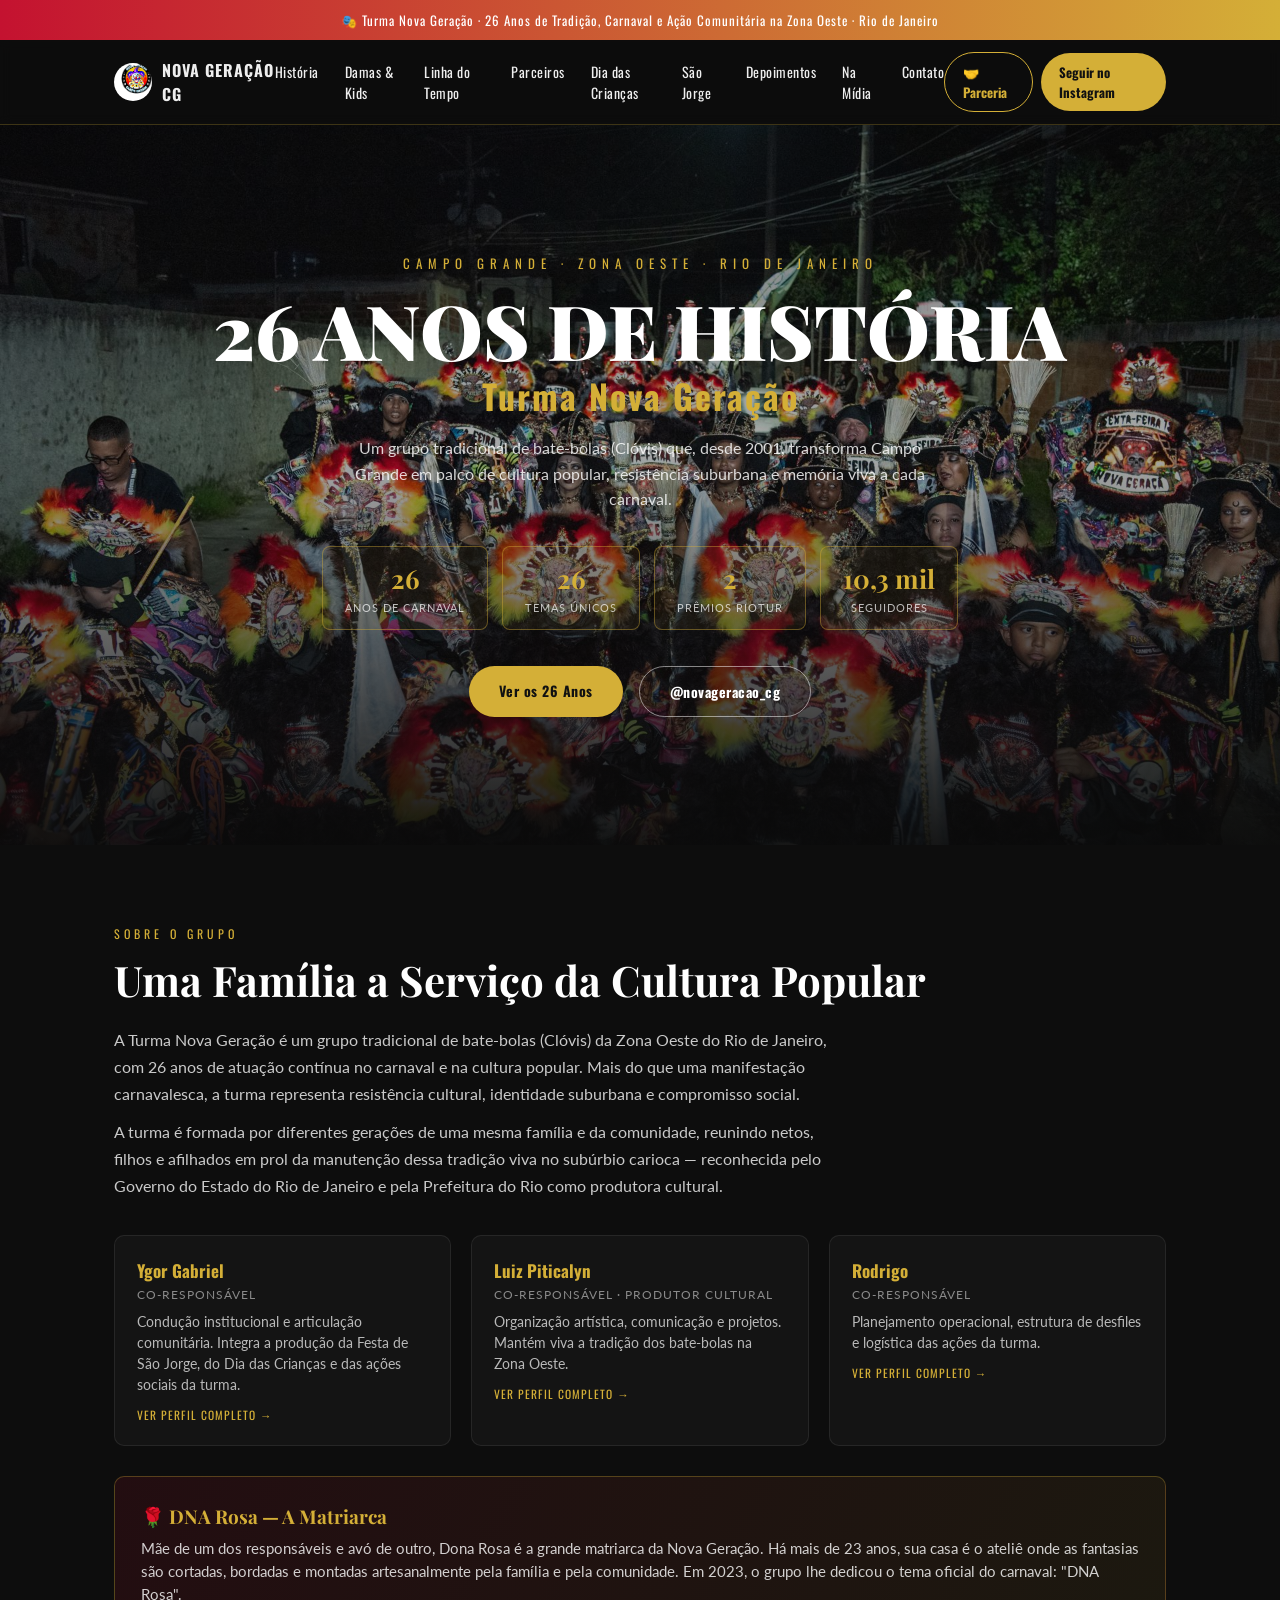
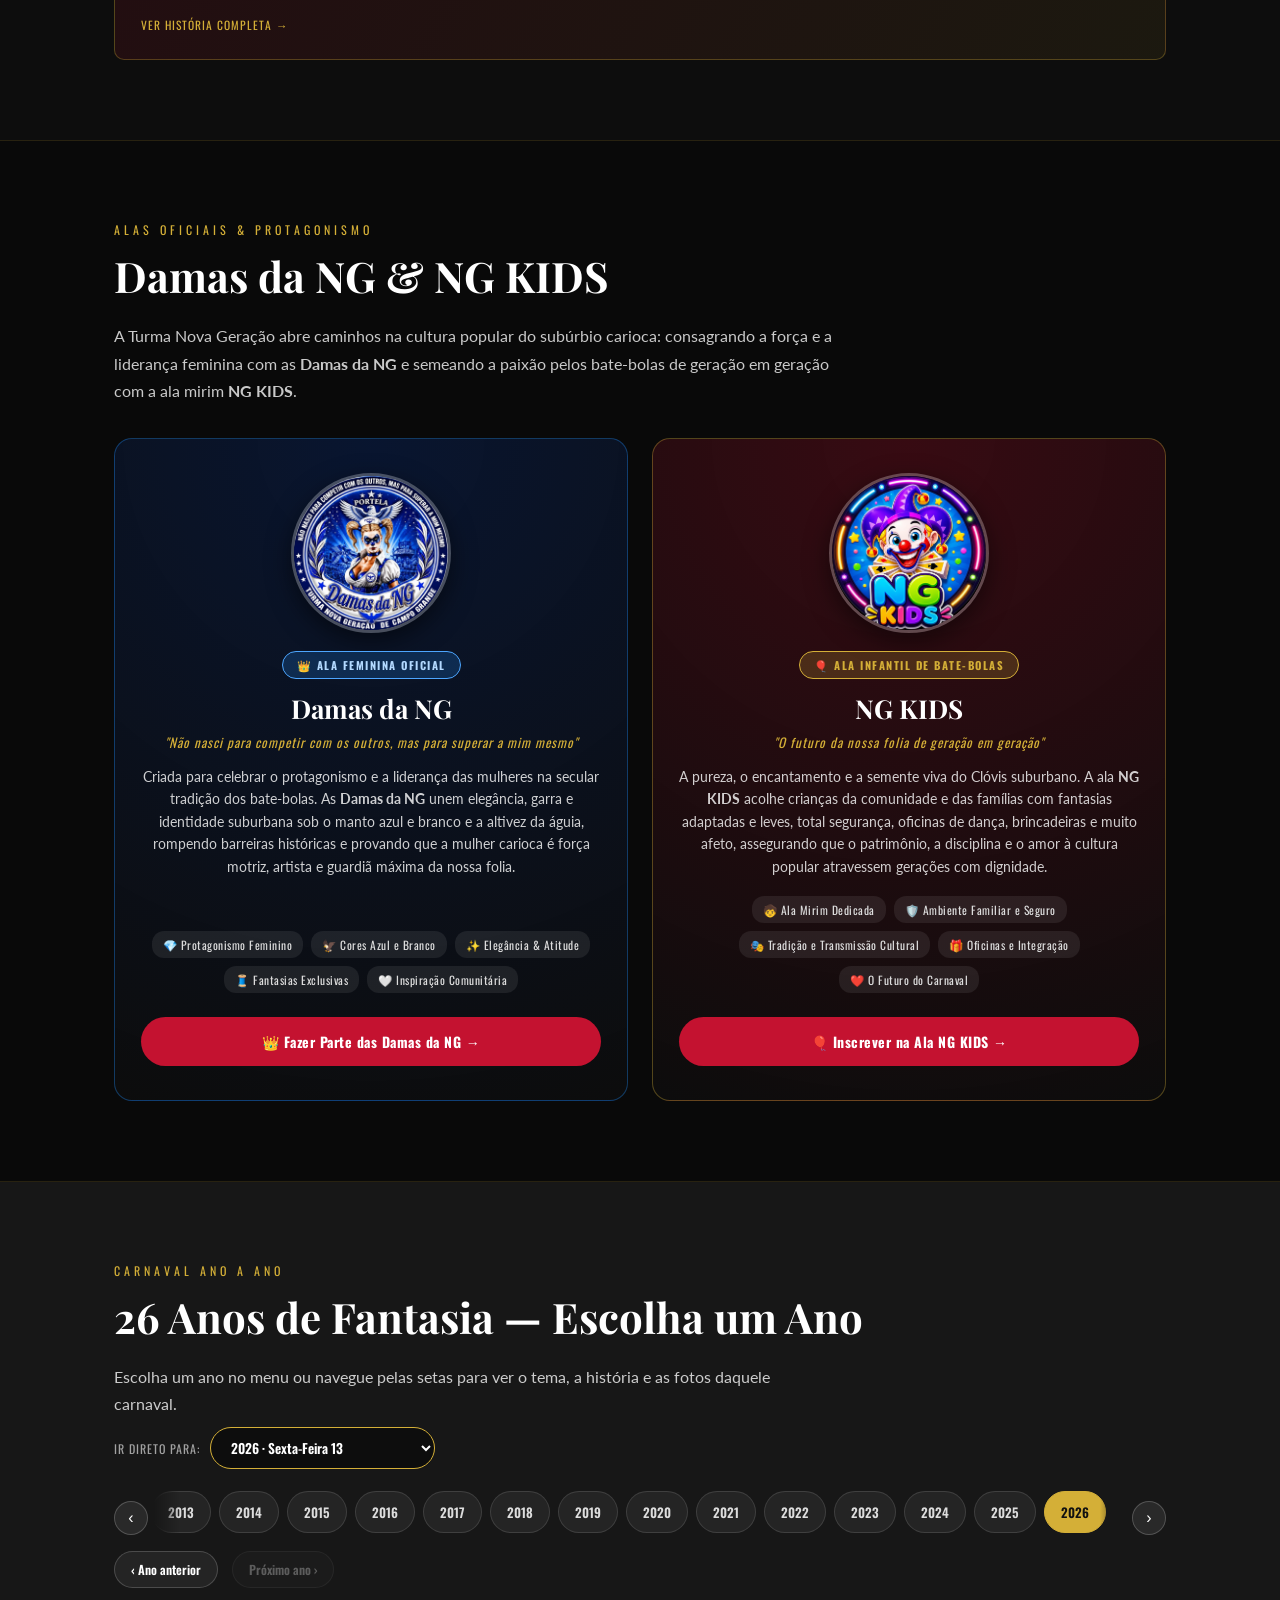
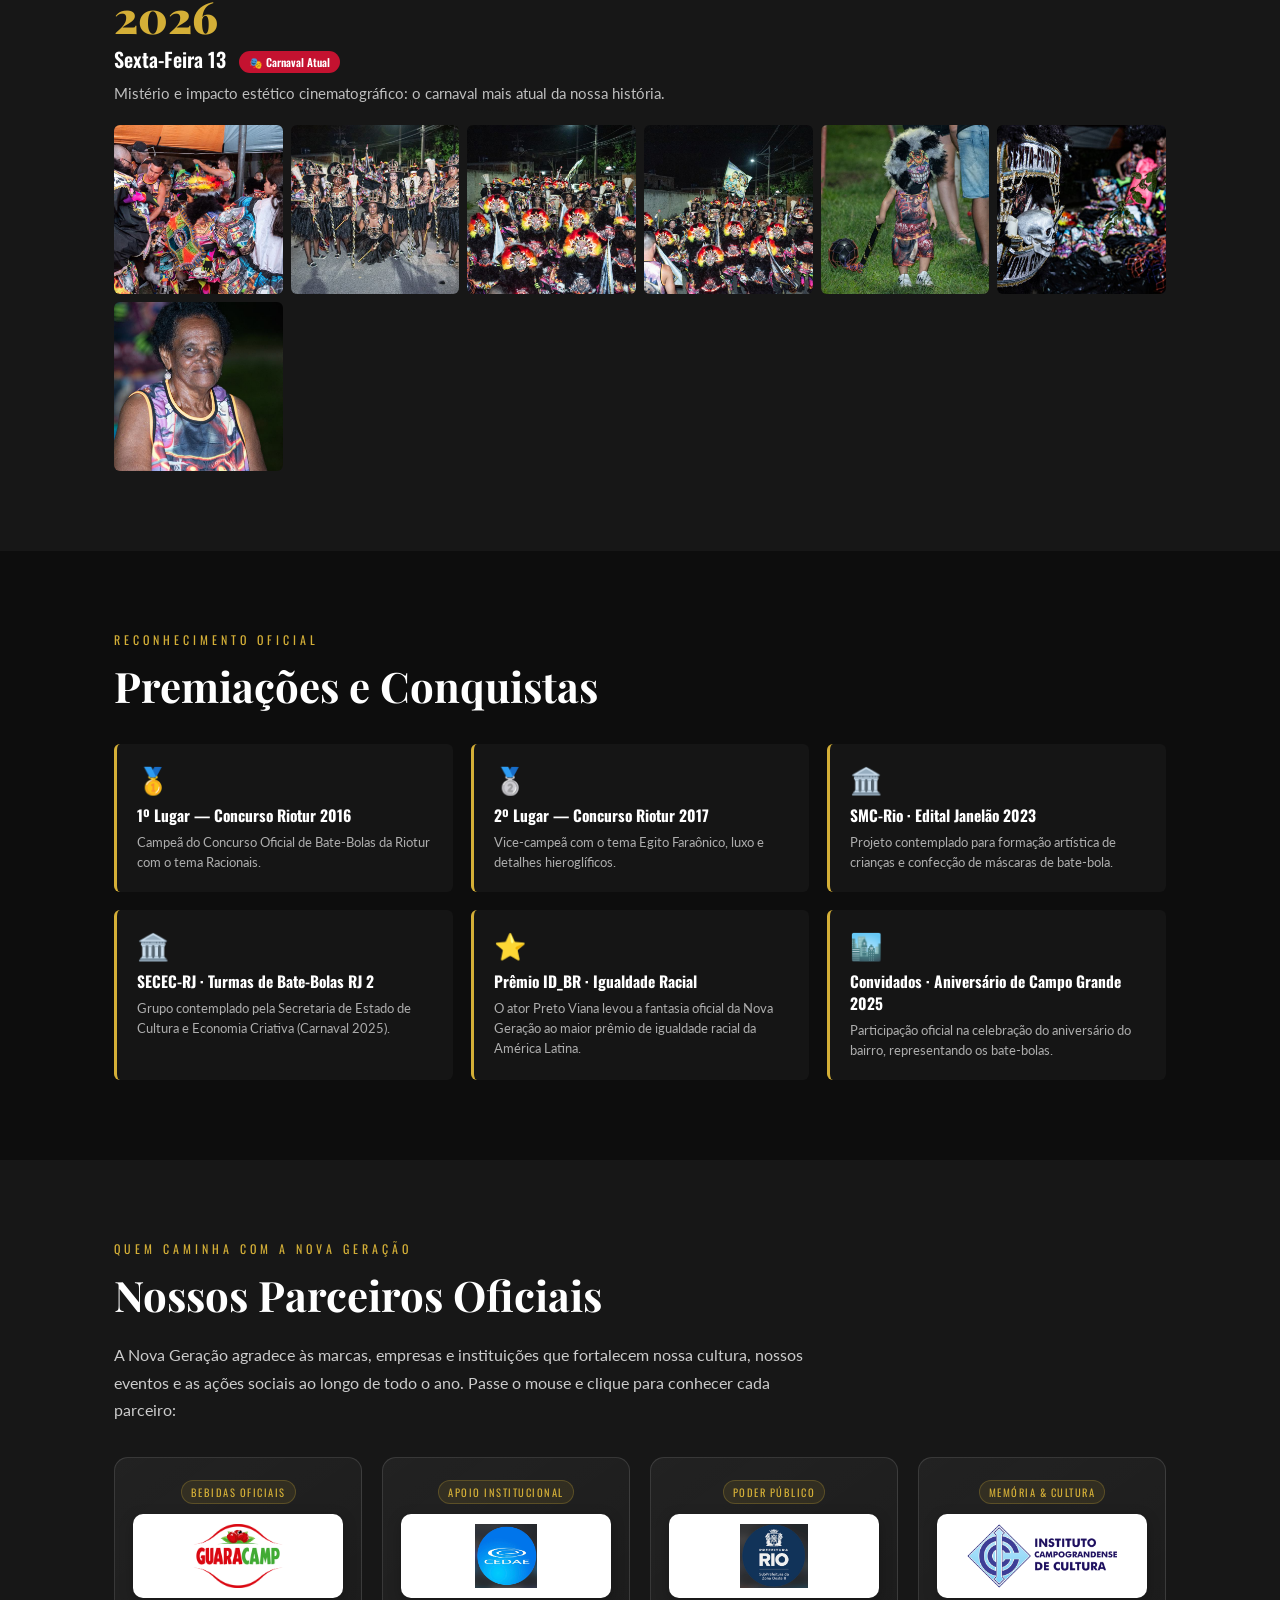
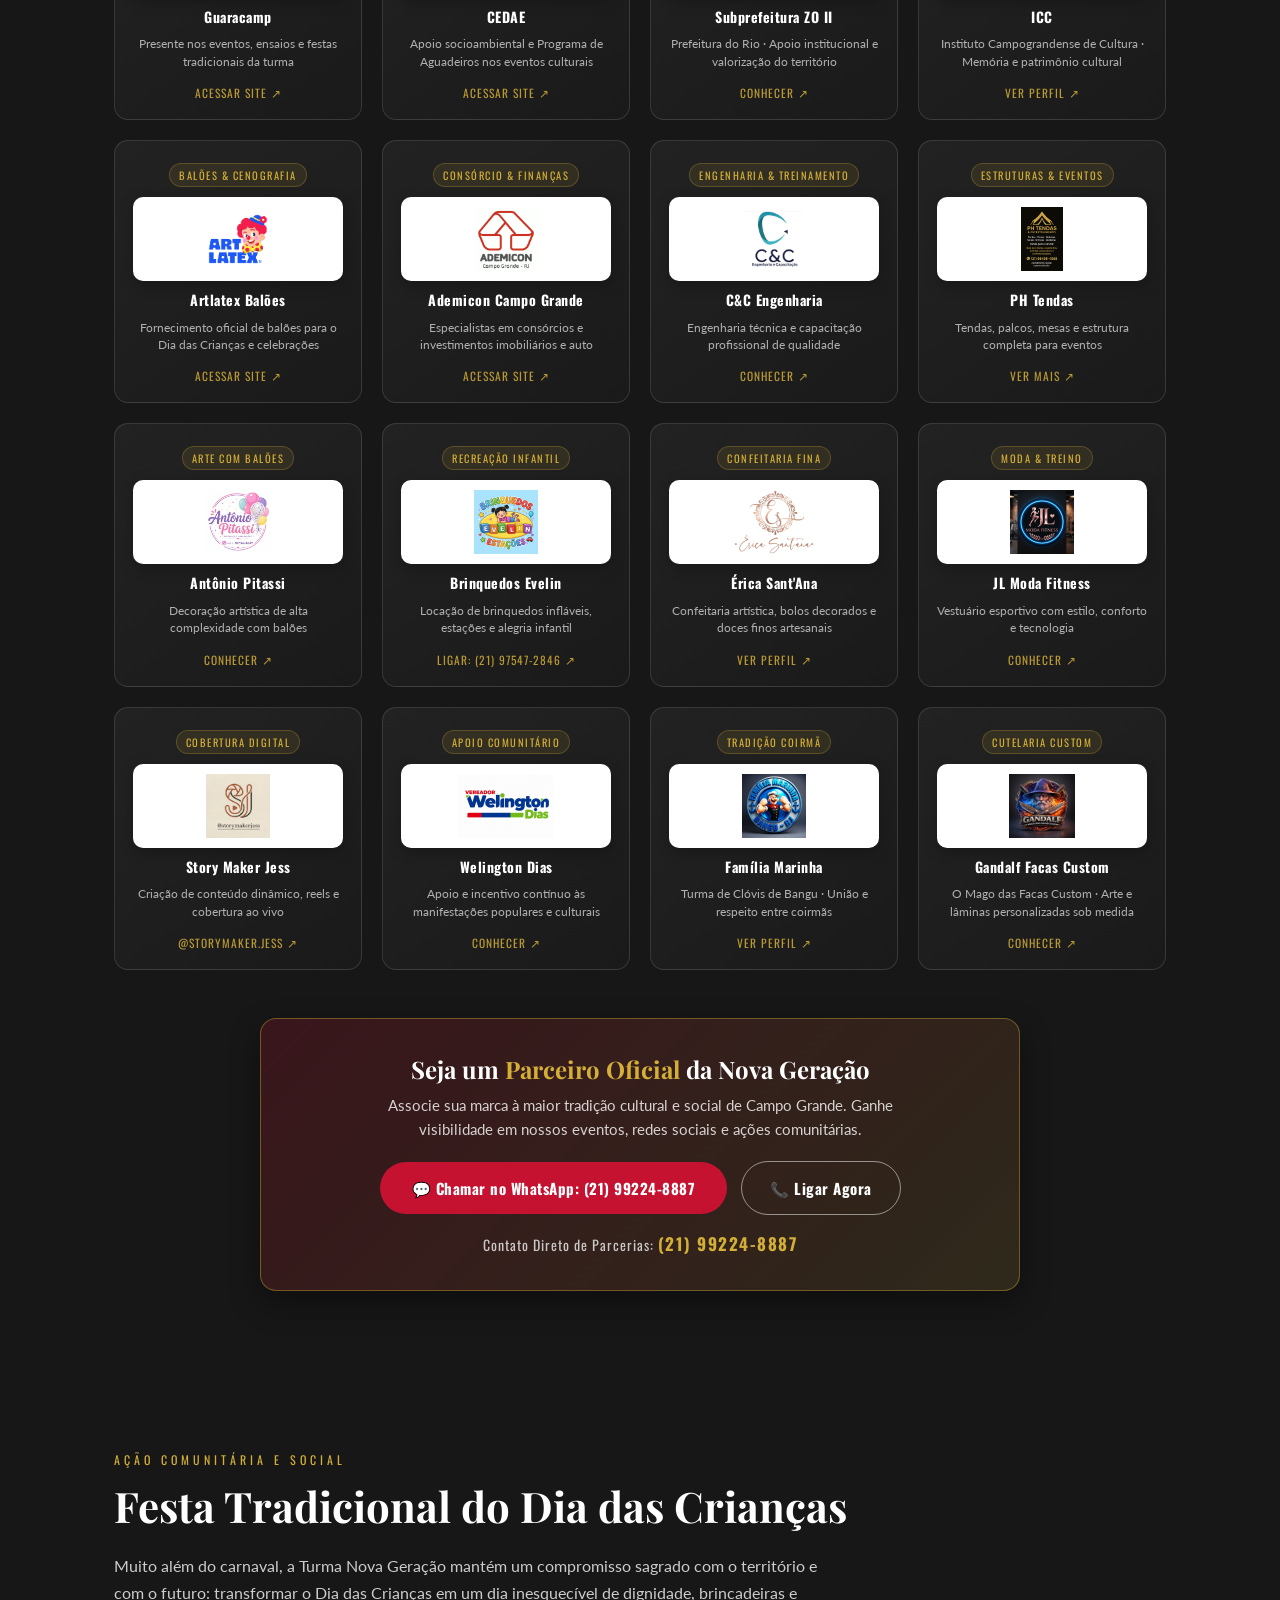
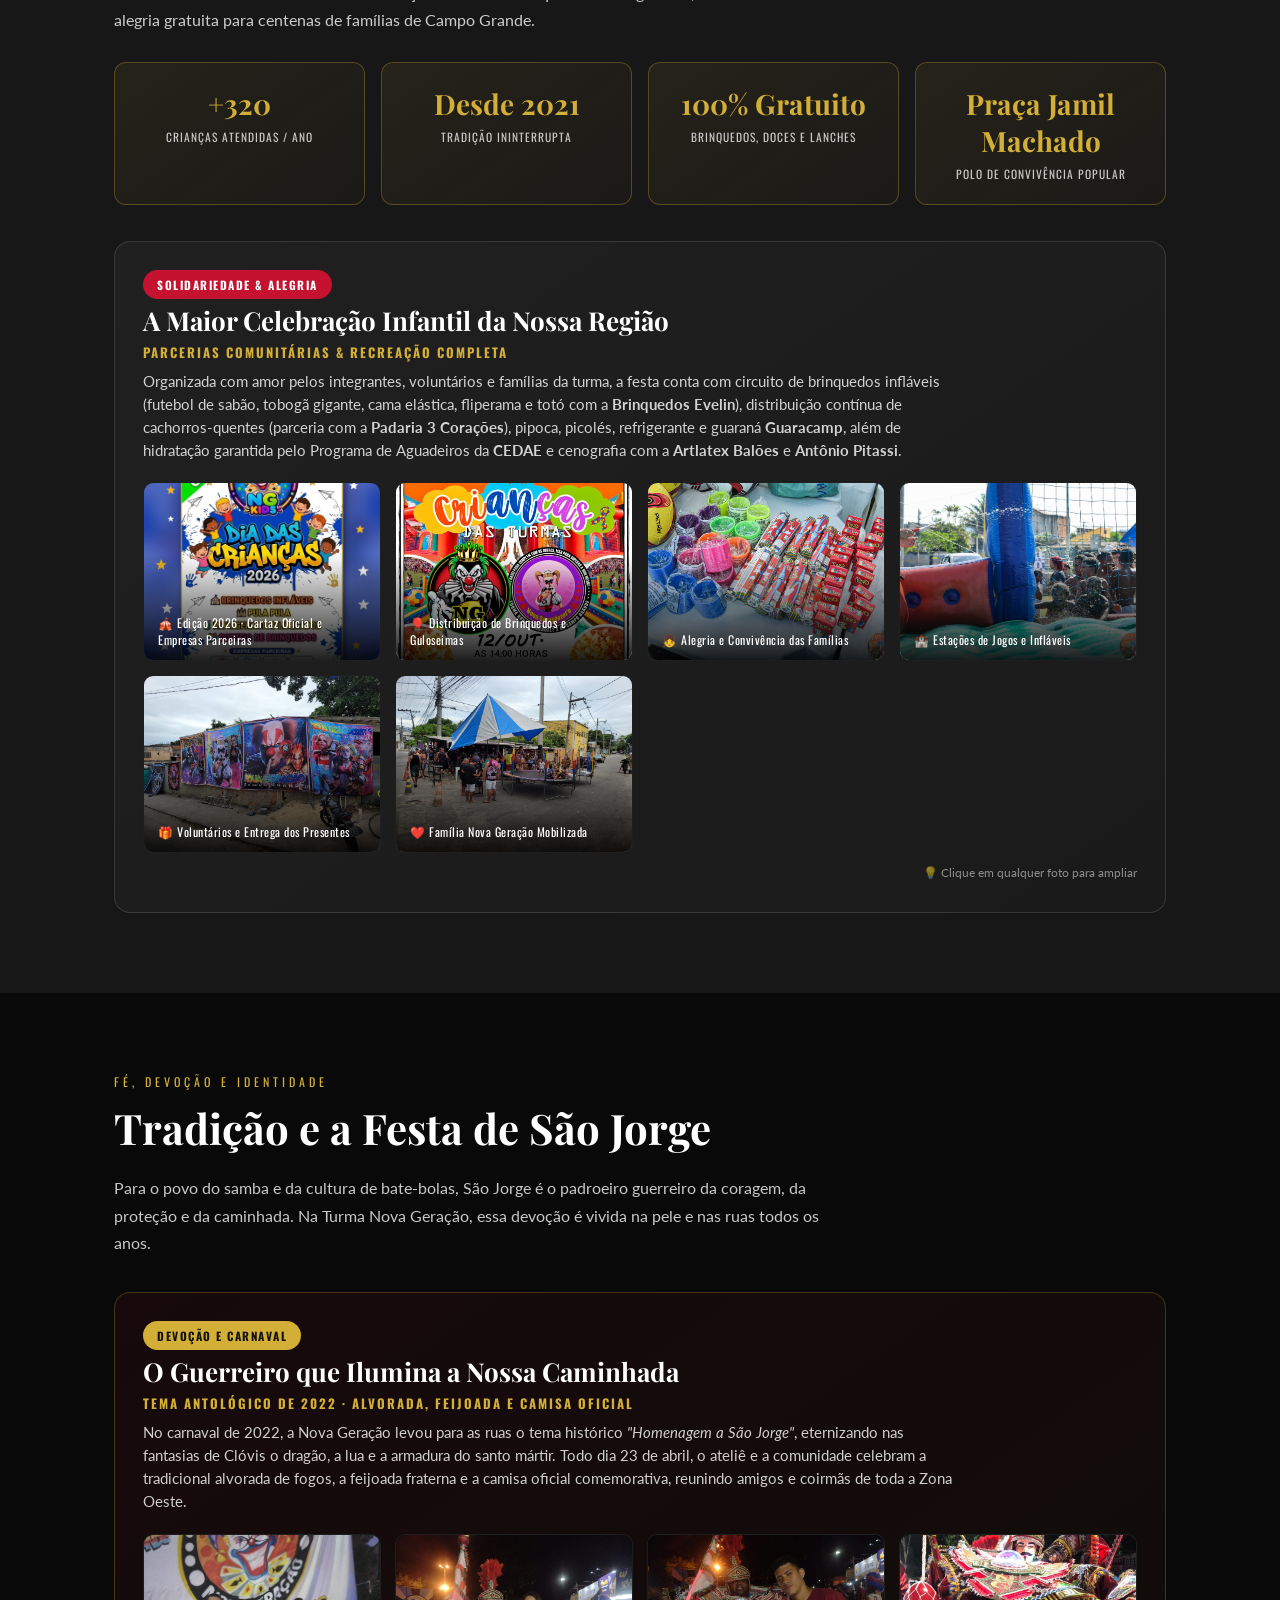
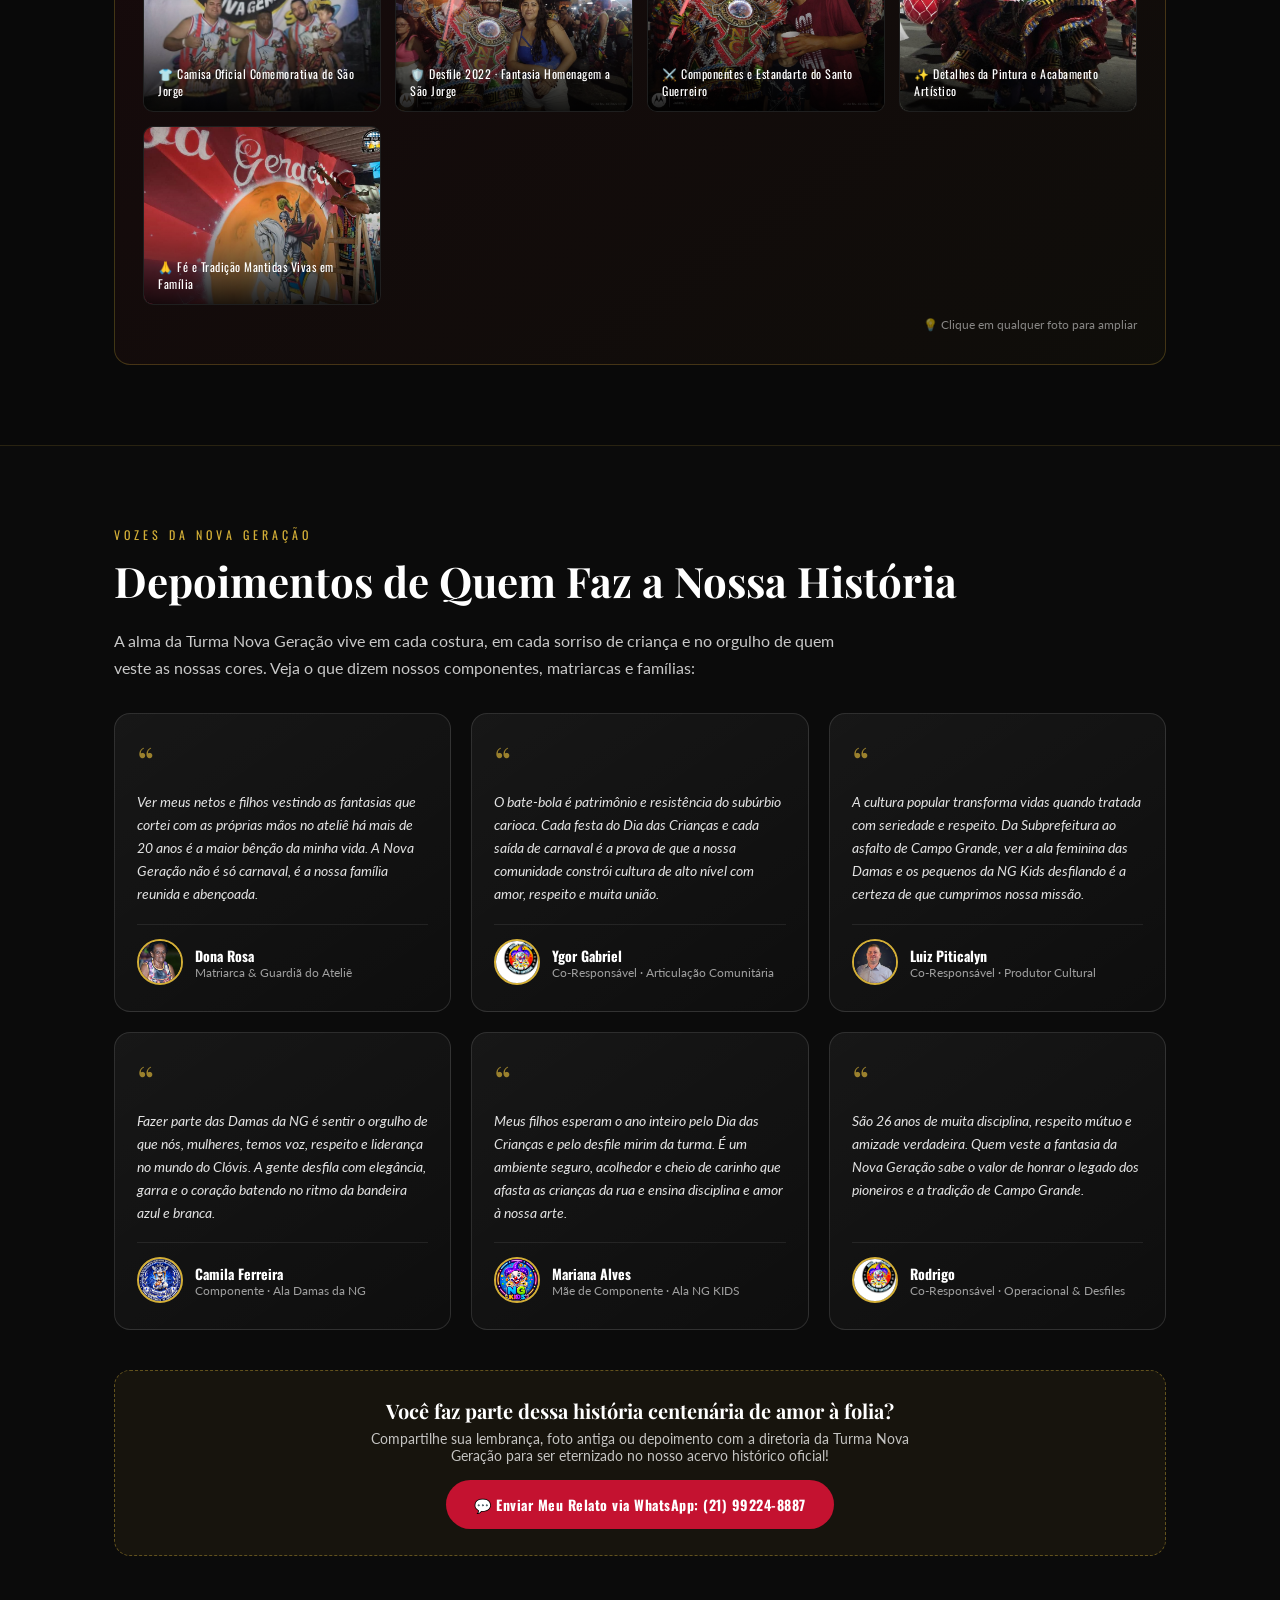
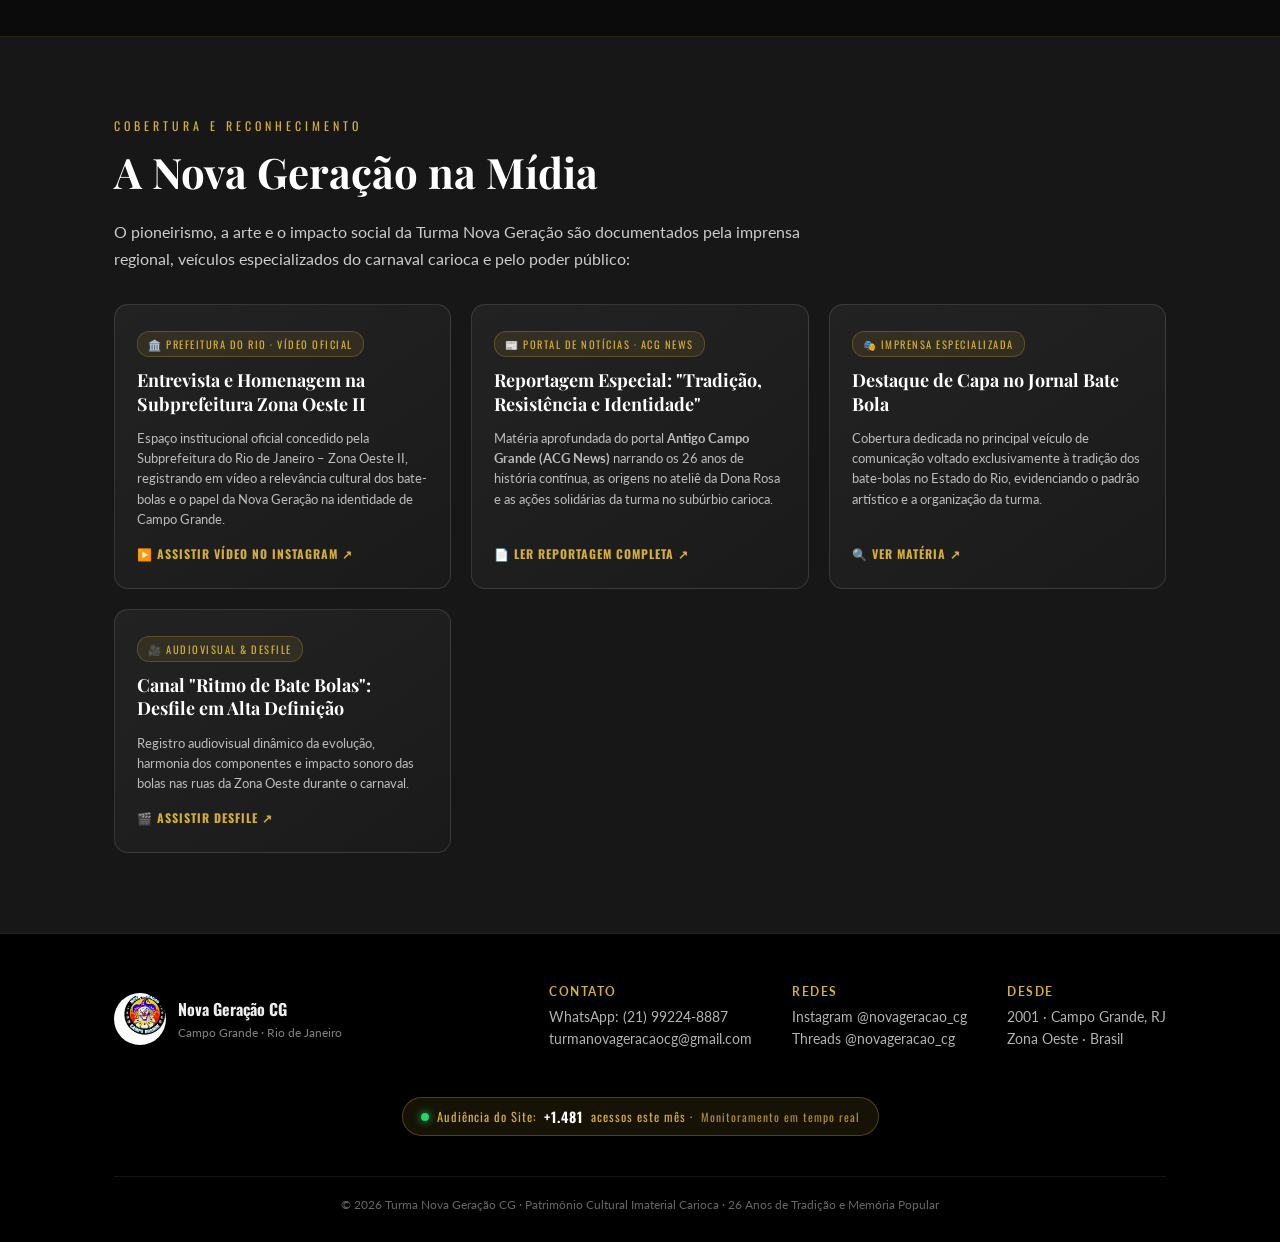
==== commit 6be82bd7: "feat: adicionar secoes Damas da NG, NG Kids, Depoimentos e Contador de Visitas" ====
--- a/index.html
+++ b/index.html
@@ -159,7 +159,44 @@
 .mcard h3{font-family:'Playfair Display',serif;font-size:18px;color:#fff;line-height:1.3}
 .mcard p{font-size:13px;color:rgba(255,255,255,.7);line-height:1.55;flex-grow:1}
 .mcard-cta{font-family:'Oswald',sans-serif;font-size:12px;letter-spacing:1px;text-transform:uppercase;color:var(--gold);display:inline-flex;align-items:center;gap:6px;margin-top:4px;font-weight:700}
-.mcard:hover .mcard-cta{color:#fff}
+/* alas especiais (damas e kids) */
+.alas-grid{display:grid;grid-template-columns:repeat(auto-fit,minmax(320px,1fr));gap:24px;margin-top:34px}
+.ala-card{background:linear-gradient(145deg,rgba(255,255,255,.05),rgba(255,255,255,.015));border:1.5px solid rgba(255,255,255,.12);border-radius:18px;padding:34px 26px;display:flex;flex-direction:column;align-items:center;text-align:center;position:relative;overflow:hidden;transition:all .3s cubic-bezier(.16,1,.3,1)}
+.ala-card:hover{transform:translateY(-8px);border-color:var(--gold);box-shadow:0 20px 44px rgba(0,0,0,.6),0 0 28px rgba(212,175,55,.22)}
+.ala-card.damas{border-color:rgba(30,144,255,.35);background:radial-gradient(circle at 50% 0%,rgba(10,46,122,.35),rgba(13,13,13,.95))}
+.ala-card.damas:hover{border-color:#4da6ff;box-shadow:0 20px 44px rgba(0,0,0,.6),0 0 30px rgba(77,166,255,.3)}
+.ala-card.kids{border-color:rgba(212,175,55,.35);background:radial-gradient(circle at 50% 0%,rgba(196,18,48,.25),rgba(13,13,13,.95))}
+.ala-card.kids:hover{border-color:var(--gold);box-shadow:0 20px 44px rgba(0,0,0,.6),0 0 30px rgba(212,175,55,.3)}
+.ala-badge-logo{width:160px;height:160px;border-radius:50%;object-fit:cover;box-shadow:0 8px 24px rgba(0,0,0,.5);margin-bottom:18px;border:3px solid rgba(255,255,255,.25);transition:transform .3s ease}
+.ala-card:hover .ala-badge-logo{transform:scale(1.06)}
+.ala-pill{font-family:'Oswald',sans-serif;font-size:11px;letter-spacing:1.5px;text-transform:uppercase;padding:5px 14px;border-radius:20px;font-weight:700;margin-bottom:12px;display:inline-block}
+.ala-card.damas .ala-pill{background:rgba(30,144,255,.2);border:1px solid #4da6ff;color:#b3d9ff}
+.ala-card.kids .ala-pill{background:rgba(212,175,55,.2);border:1px solid var(--gold);color:var(--gold)}
+.ala-card h3{font-family:'Playfair Display',serif;font-size:26px;color:#fff;margin-bottom:6px}
+.ala-card .ala-motto{font-family:'Oswald',sans-serif;font-size:13px;letter-spacing:1px;color:var(--gold);font-style:italic;margin-bottom:14px}
+.ala-card p{font-size:14px;color:rgba(255,255,255,.8);line-height:1.6;margin-bottom:18px;flex-grow:1}
+.ala-features{display:flex;flex-wrap:wrap;justify-content:center;gap:8px;margin-bottom:24px}
+.ala-feat-item{font-size:11.5px;font-family:'Oswald',sans-serif;background:rgba(255,255,255,.08);padding:5px 11px;border-radius:12px;color:#ddd;letter-spacing:.5px}
+
+/* depoimentos */
+.depo-grid{display:grid;grid-template-columns:repeat(auto-fit,minmax(270px,1fr));gap:20px;margin-top:32px}
+.depo-card{background:linear-gradient(145deg,rgba(255,255,255,.05),rgba(255,255,255,.015));border:1px solid rgba(255,255,255,.12);border-radius:16px;padding:26px 22px;display:flex;flex-direction:column;justify-content:space-between;position:relative;transition:all .28s ease}
+.depo-card:hover{transform:translateY(-6px);border-color:var(--gold);box-shadow:0 14px 32px rgba(0,0,0,.5),0 0 20px rgba(212,175,55,.15)}
+.depo-quote-icon{font-family:'Playfair Display',serif;font-size:42px;color:var(--gold);line-height:1;margin-bottom:8px;opacity:.7}
+.depo-card p{font-size:14px;line-height:1.65;color:rgba(255,255,255,.88);font-style:italic;margin-bottom:18px}
+.depo-author{display:flex;align-items:center;gap:12px;border-top:1px solid rgba(255,255,255,.08);padding-top:14px}
+.depo-avatar{width:46px;height:46px;border-radius:50%;object-fit:cover;border:2px solid var(--gold);background:var(--dark2)}
+.depo-author-info b{font-family:'Oswald',sans-serif;font-size:14px;color:#fff;display:block}
+.depo-author-info span{font-size:11.5px;color:rgba(255,255,255,.6);display:block}
+.depo-cta-box{margin-top:40px;background:rgba(212,175,55,.06);border:1.5px dashed rgba(212,175,55,.4);border-radius:16px;padding:26px;text-align:center}
+.depo-cta-box h4{font-family:'Playfair Display',serif;font-size:20px;color:#fff;margin-bottom:6px}
+.depo-cta-box p{font-size:14px;color:rgba(255,255,255,.75);max-width:540px;margin:0 auto 16px}
+
+/* contador de visitas no rodape */
+.visit-counter-badge{display:inline-flex;align-items:center;gap:8px;background:rgba(212,175,55,.1);border:1px solid rgba(212,175,55,.3);color:var(--gold);font-family:'Oswald',sans-serif;font-size:12.5px;letter-spacing:1px;padding:8px 18px;border-radius:24px;margin-top:16px}
+.visit-counter-badge b{color:#fff;font-size:14px}
+@keyframes pulseDot{0%,100%{opacity:1;transform:scale(1)}50%{opacity:.35;transform:scale(.75)}}
+.pulse-dot{display:inline-block;width:8px;height:8px;border-radius:50%;background:#25d366;animation:pulseDot 2s infinite ease-in-out;box-shadow:0 0 8px #25d366}
 
 /* footer */
 footer{background:#000;padding:50px 0 30px;border-top:1px solid rgba(212,175,55,.2)}
@@ -187,11 +224,12 @@
     <div class="brand"><img src="assets/logo.png"/> NOVA GERAÇÃO CG</div>
     <div class="navlinks">
       <a href="#historia">História</a>
+      <a href="#alas">Damas &amp; Kids</a>
       <a href="#linha-do-tempo">Linha do Tempo</a>
-      <a href="#conquistas">Conquistas</a>
       <a href="#parceiros">Parceiros</a>
       <a href="#comunidade">Dia das Crianças</a>
       <a href="#sao-jorge">São Jorge</a>
+      <a href="#depoimentos">Depoimentos</a>
       <a href="#midia">Na Mídia</a>
       <a href="#contato">Contato</a>
     </div>
@@ -237,6 +275,55 @@
       <p>Mãe de um dos responsáveis e avó de outro, Dona Rosa é a grande matriarca da Nova Geração. Há mais de 23 anos, sua casa é o ateliê onde as fantasias são cortadas, bordadas e montadas artesanalmente pela família e pela comunidade. Em 2023, o grupo lhe dedicou o tema oficial do carnaval: "DNA Rosa".</p>
       <span class="more">Ver história completa →</span>
     </a>
+  </div>
+</section>
+
+<!-- SEÇÃO: ALAS ESPECIAIS (DAMAS DA NG & NG KIDS) -->
+<section id="alas" class="dark-section" style="background:#090909;border-top:1px solid rgba(212,175,55,.15);border-bottom:1px solid rgba(212,175,55,.15)">
+  <div class="container">
+    <div class="section-label">Alas Oficiais &amp; Protagonismo</div>
+    <h2 class="big">Damas da NG &amp; NG KIDS</h2>
+    <p class="lead">A Turma Nova Geração abre caminhos na cultura popular do subúrbio carioca: consagrando a força e a liderança feminina com as <strong>Damas da NG</strong> e semeando a paixão pelos bate-bolas de geração em geração com a ala mirim <strong>NG KIDS</strong>.</p>
+
+    <div class="alas-grid">
+      <!-- 1. DAMAS DA NG -->
+      <div class="ala-card damas">
+        <img class="ala-badge-logo" src="assets/logo_damas.png" alt="Brasão Oficial Damas da NG"/>
+        <span class="ala-pill">👑 Ala Feminina Oficial</span>
+        <h3>Damas da NG</h3>
+        <div class="ala-motto">"Não nasci para competir com os outros, mas para superar a mim mesmo"</div>
+        <p>Criada para celebrar o protagonismo e a liderança das mulheres na secular tradição dos bate-bolas. As <strong>Damas da NG</strong> unem elegância, garra e identidade suburbana sob o manto azul e branco e a altivez da águia, rompendo barreiras históricas e provando que a mulher carioca é força motriz, artista e guardiã máxima da nossa folia.</p>
+        <div class="ala-features">
+          <span class="ala-feat-item">💎 Protagonismo Feminino</span>
+          <span class="ala-feat-item">🦅 Cores Azul e Branco</span>
+          <span class="ala-feat-item">✨ Elegância &amp; Atitude</span>
+          <span class="ala-feat-item">🧵 Fantasias Exclusivas</span>
+          <span class="ala-feat-item">🤍 Inspiração Comunitária</span>
+        </div>
+        <a class="btn partner" style="width:100%;justify-content:center;padding:14px 20px;font-size:14px" href="https://wa.me/5521992248887?text=Ol%C3%A1!%20Gostaria%20de%20saber%20mais%20e%20fazer%20parte%20das%20Damas%20da%20NG." target="_blank">
+          👑 Fazer Parte das Damas da NG →
+        </a>
+      </div>
+
+      <!-- 2. NG KIDS -->
+      <div class="ala-card kids">
+        <img class="ala-badge-logo" src="assets/logo_kids.png" alt="Brasão Oficial NG KIDS"/>
+        <span class="ala-pill">🎈 Ala Infantil de Bate-Bolas</span>
+        <h3>NG KIDS</h3>
+        <div class="ala-motto">"O futuro da nossa folia de geração em geração"</div>
+        <p>A pureza, o encantamento e a semente viva do Clóvis suburbano. A ala <strong>NG KIDS</strong> acolhe crianças da comunidade e das famílias com fantasias adaptadas e leves, total segurança, oficinas de dança, brincadeiras e muito afeto, assegurando que o patrimônio, a disciplina e o amor à cultura popular atravessem gerações com dignidade.</p>
+        <div class="ala-features">
+          <span class="ala-feat-item">🧒 Ala Mirim Dedicada</span>
+          <span class="ala-feat-item">🛡️ Ambiente Familiar e Seguro</span>
+          <span class="ala-feat-item">🎭 Tradição e Transmissão Cultural</span>
+          <span class="ala-feat-item">🎁 Oficinas e Integração</span>
+          <span class="ala-feat-item">❤️ O Futuro do Carnaval</span>
+        </div>
+        <a class="btn partner" style="width:100%;justify-content:center;padding:14px 20px;font-size:14px" href="https://wa.me/5521992248887?text=Ol%C3%A1!%20Gostaria%20de%20inscrever%20meu%20filho(a)%20na%20ala%20NG%20KIDS." target="_blank">
+          🎈 Inscrever na Ala NG KIDS →
+        </a>
+      </div>
+    </div>
   </div>
 </section>
 
@@ -806,6 +893,116 @@
   </div>
 </section>
 
+<!-- SEÇÃO: DEPOIMENTOS DE COMPONENTES E COMUNIDADE -->
+<section id="depoimentos" class="dark-section" style="background:#0b0b0b;border-top:1px solid rgba(212,175,55,.15);border-bottom:1px solid rgba(212,175,55,.15)">
+  <div class="container">
+    <div class="section-label">Vozes da Nova Geração</div>
+    <h2 class="big">Depoimentos de Quem Faz a Nossa História</h2>
+    <p class="lead">A alma da Turma Nova Geração vive em cada costura, em cada sorriso de criança e no orgulho de quem veste as nossas cores. Veja o que dizem nossos componentes, matriarcas e famílias:</p>
+
+    <div class="depo-grid">
+      <!-- 1. Dona Rosa -->
+      <div class="depo-card">
+        <div>
+          <div class="depo-quote-icon">“</div>
+          <p>Ver meus netos e filhos vestindo as fantasias que cortei com as próprias mãos no ateliê há mais de 20 anos é a maior bênção da minha vida. A Nova Geração não é só carnaval, é a nossa família reunida e abençoada.</p>
+        </div>
+        <div class="depo-author">
+          <img class="depo-avatar" src="assets/pessoas/dna-rosa.jpg" alt="Dona Rosa"/>
+          <div class="depo-author-info">
+            <b>Dona Rosa</b>
+            <span>Matriarca &amp; Guardiã do Ateliê</span>
+          </div>
+        </div>
+      </div>
+
+      <!-- 2. Ygor Gabriel -->
+      <div class="depo-card">
+        <div>
+          <div class="depo-quote-icon">“</div>
+          <p>O bate-bola é patrimônio e resistência do subúrbio carioca. Cada festa do Dia das Crianças e cada saída de carnaval é a prova de que a nossa comunidade constrói cultura de alto nível com amor, respeito e muita união.</p>
+        </div>
+        <div class="depo-author">
+          <img class="depo-avatar" src="assets/logo.png" alt="Ygor Gabriel"/>
+          <div class="depo-author-info">
+            <b>Ygor Gabriel</b>
+            <span>Co-Responsável · Articulação Comunitária</span>
+          </div>
+        </div>
+      </div>
+
+      <!-- 3. Luiz Piticalyn -->
+      <div class="depo-card">
+        <div>
+          <div class="depo-quote-icon">“</div>
+          <p>A cultura popular transforma vidas quando tratada com seriedade e respeito. Da Subprefeitura ao asfalto de Campo Grande, ver a ala feminina das Damas e os pequenos da NG Kids desfilando é a certeza de que cumprimos nossa missão.</p>
+        </div>
+        <div class="depo-author">
+          <img class="depo-avatar" src="assets/pessoas/piticalyn.jpg" alt="Luiz Piticalyn"/>
+          <div class="depo-author-info">
+            <b>Luiz Piticalyn</b>
+            <span>Co-Responsável · Produtor Cultural</span>
+          </div>
+        </div>
+      </div>
+
+      <!-- 4. Damas da NG (Camila) -->
+      <div class="depo-card">
+        <div>
+          <div class="depo-quote-icon">“</div>
+          <p>Fazer parte das Damas da NG é sentir o orgulho de que nós, mulheres, temos voz, respeito e liderança no mundo do Clóvis. A gente desfila com elegância, garra e o coração batendo no ritmo da bandeira azul e branca.</p>
+        </div>
+        <div class="depo-author">
+          <img class="depo-avatar" src="assets/logo_damas.png" alt="Damas da NG"/>
+          <div class="depo-author-info">
+            <b>Camila Ferreira</b>
+            <span>Componente · Ala Damas da NG</span>
+          </div>
+        </div>
+      </div>
+
+      <!-- 5. Mãe da Ala NG Kids -->
+      <div class="depo-card">
+        <div>
+          <div class="depo-quote-icon">“</div>
+          <p>Meus filhos esperam o ano inteiro pelo Dia das Crianças e pelo desfile mirim da turma. É um ambiente seguro, acolhedor e cheio de carinho que afasta as crianças da rua e ensina disciplina e amor à nossa arte.</p>
+        </div>
+        <div class="depo-author">
+          <img class="depo-avatar" src="assets/logo_kids.png" alt="NG KIDS"/>
+          <div class="depo-author-info">
+            <b>Mariana Alves</b>
+            <span>Mãe de Componente · Ala NG KIDS</span>
+          </div>
+        </div>
+      </div>
+
+      <!-- 6. Rodrigo -->
+      <div class="depo-card">
+        <div>
+          <div class="depo-quote-icon">“</div>
+          <p>São 26 anos de muita disciplina, respeito mútuo e amizade verdadeira. Quem veste a fantasia da Nova Geração sabe o valor de honrar o legado dos pioneiros e a tradição de Campo Grande.</p>
+        </div>
+        <div class="depo-author">
+          <img class="depo-avatar" src="assets/logo.png" alt="Rodrigo"/>
+          <div class="depo-author-info">
+            <b>Rodrigo</b>
+            <span>Co-Responsável · Operacional &amp; Desfiles</span>
+          </div>
+        </div>
+      </div>
+    </div>
+
+    <!-- CTA para novos depoimentos -->
+    <div class="depo-cta-box">
+      <h4>Você faz parte dessa história centenária de amor à folia?</h4>
+      <p>Compartilhe sua lembrança, foto antiga ou depoimento com a diretoria da Turma Nova Geração para ser eternizado no nosso acervo histórico oficial!</p>
+      <a class="btn partner" style="display:inline-flex;align-items:center;gap:8px;padding:14px 28px" href="https://wa.me/5521992248887?text=Ol%C3%A1!%20Gostaria%20de%20enviar%20meu%20depoimento%20para%20o%20site%20da%20Nova%20Gera%C3%A7%C3%A3o." target="_blank">
+        💬 Enviar Meu Relato via WhatsApp: (21) 99224-8887
+      </a>
+    </div>
+  </div>
+</section>
+
 <!-- SEÇÃO 3: NA MÍDIA, VÍDEOS & ENTREVISTAS -->
 <section id="midia" class="dark-section">
   <div class="container">
@@ -857,6 +1054,15 @@
         <div class="foot-col"><h4>Contato</h4><a href="https://wa.me/5521992248887" target="_blank">WhatsApp: (21) 99224-8887</a><p>turmanovageracaocg@gmail.com</p></div>
         <div class="foot-col"><h4>Redes</h4><a href="https://www.instagram.com/novageracao_cg" target="_blank">Instagram @novageracao_cg</a><a href="#">Threads @novageracao_cg</a></div>
         <div class="foot-col"><h4>Desde</h4><p>2001 · Campo Grande, RJ</p><p>Zona Oeste · Brasil</p></div>
+      </div>
+    </div>
+    <div style="text-align:center;margin-top:28px">
+      <div class="visit-counter-badge" id="visitCounterBadge">
+        <span class="pulse-dot"></span>
+        <span>Audiência do Site:</span>
+        <b id="monthlyVisitCount">+1.480</b>
+        <span>acessos este mês ·</span>
+        <span style="opacity:.8;font-size:11.5px">Monitoramento em tempo real</span>
       </div>
     </div>
     <div class="foot-bottom">© 2026 Turma Nova Geração CG · Patrimônio Cultural Imaterial Carioca · 26 Anos de Tradição e Memória Popular</div>
@@ -922,6 +1128,17 @@
   document.getElementById('lightbox-img').src = src;
   document.getElementById('lightbox').style.display = 'flex';
 }
+(function initVisitorCounter(){
+  var baseVisits = 1480;
+  var stored = localStorage.getItem('ng_visit_count');
+  var count = stored ? parseInt(stored, 10) : baseVisits;
+  count += 1;
+  try { localStorage.setItem('ng_visit_count', count); } catch(e){}
+  var el = document.getElementById('monthlyVisitCount');
+  if(el){
+    el.textContent = '+' + count.toLocaleString('pt-BR');
+  }
+})();
 buildSelect();
 showYear('26');
 </script>
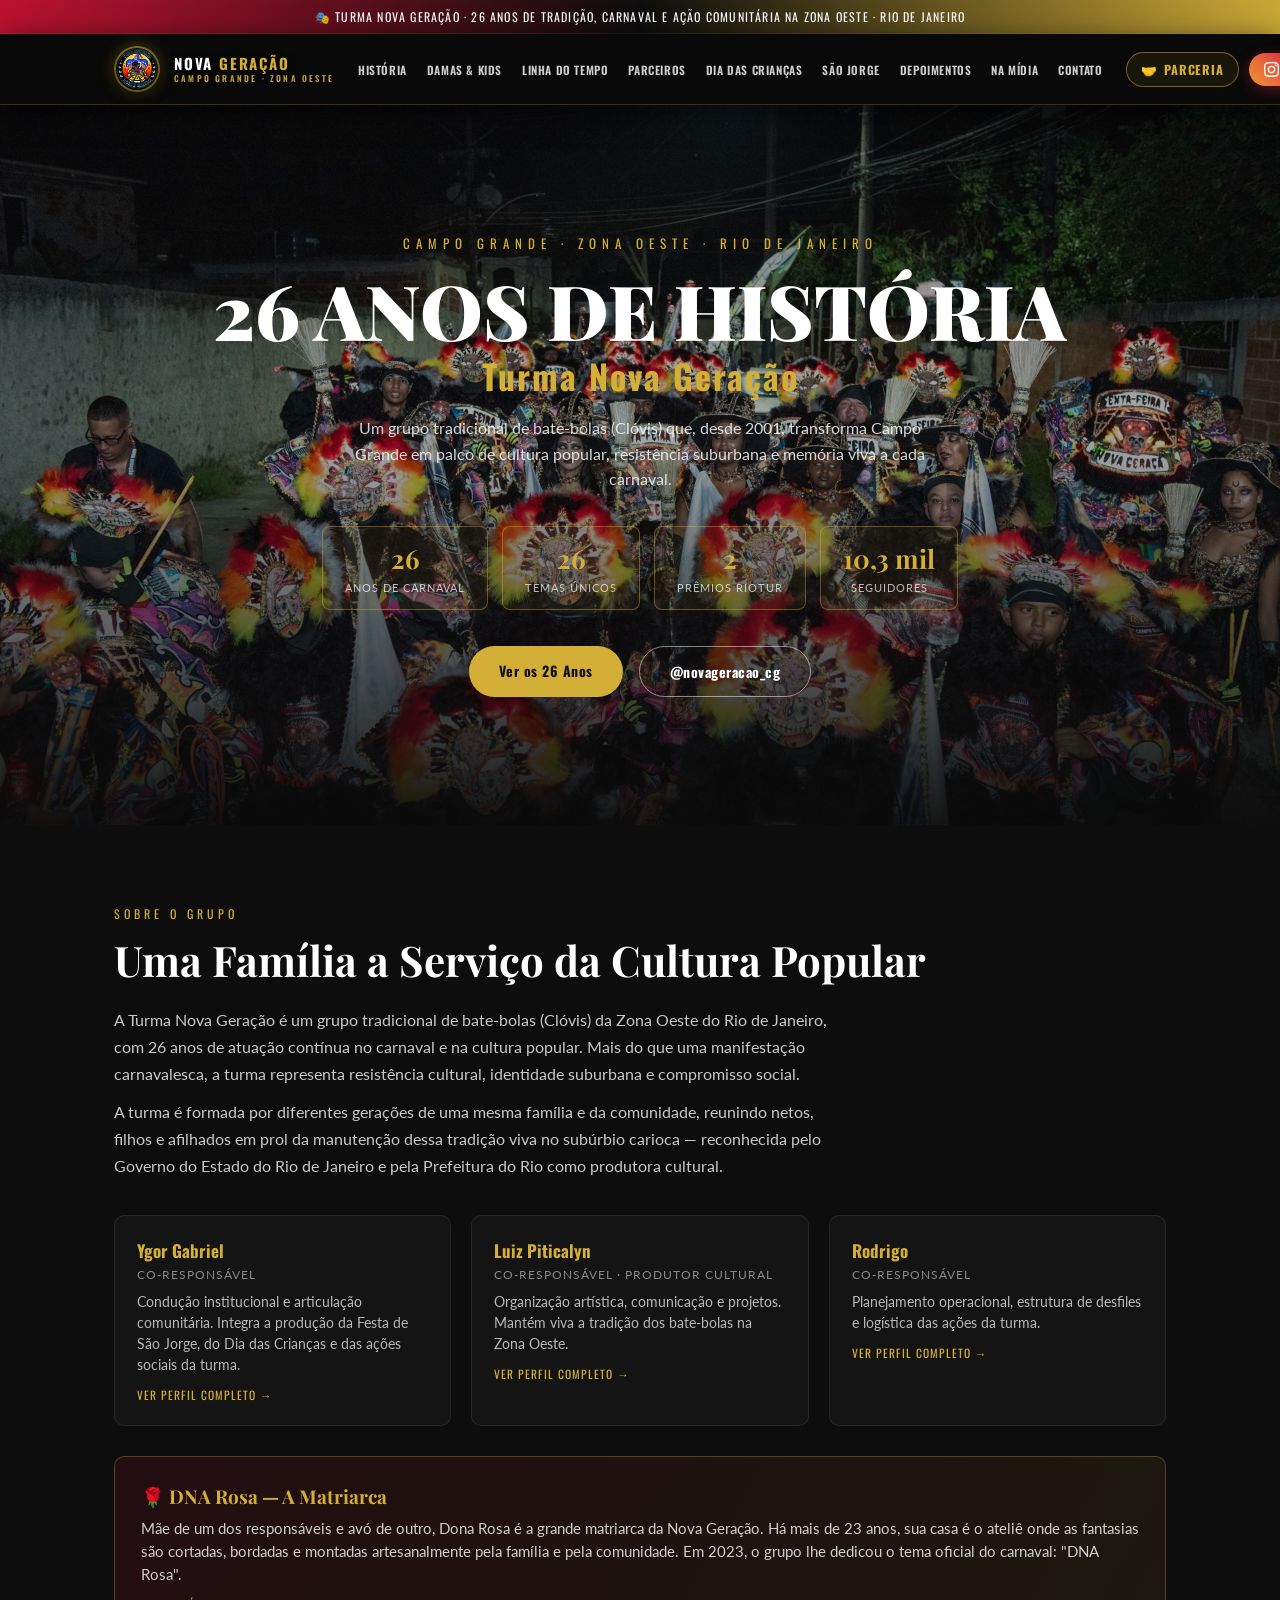
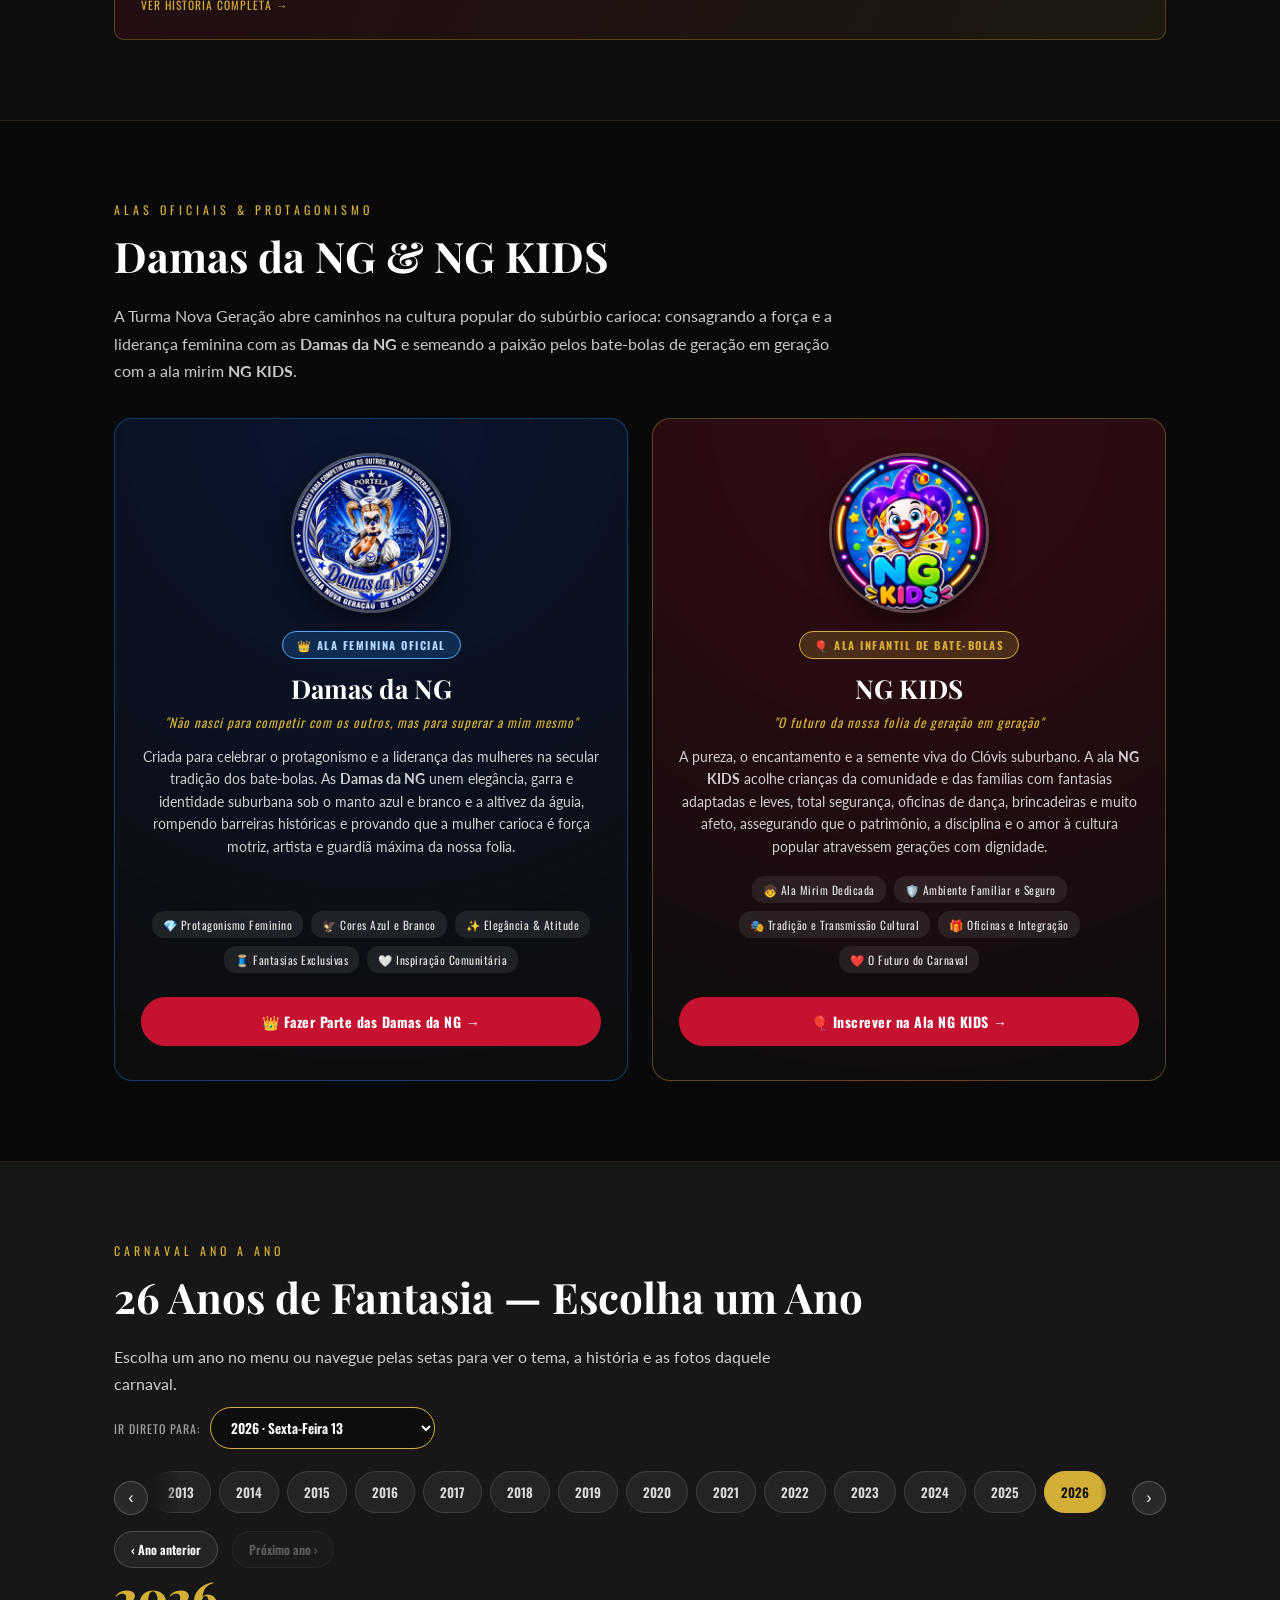
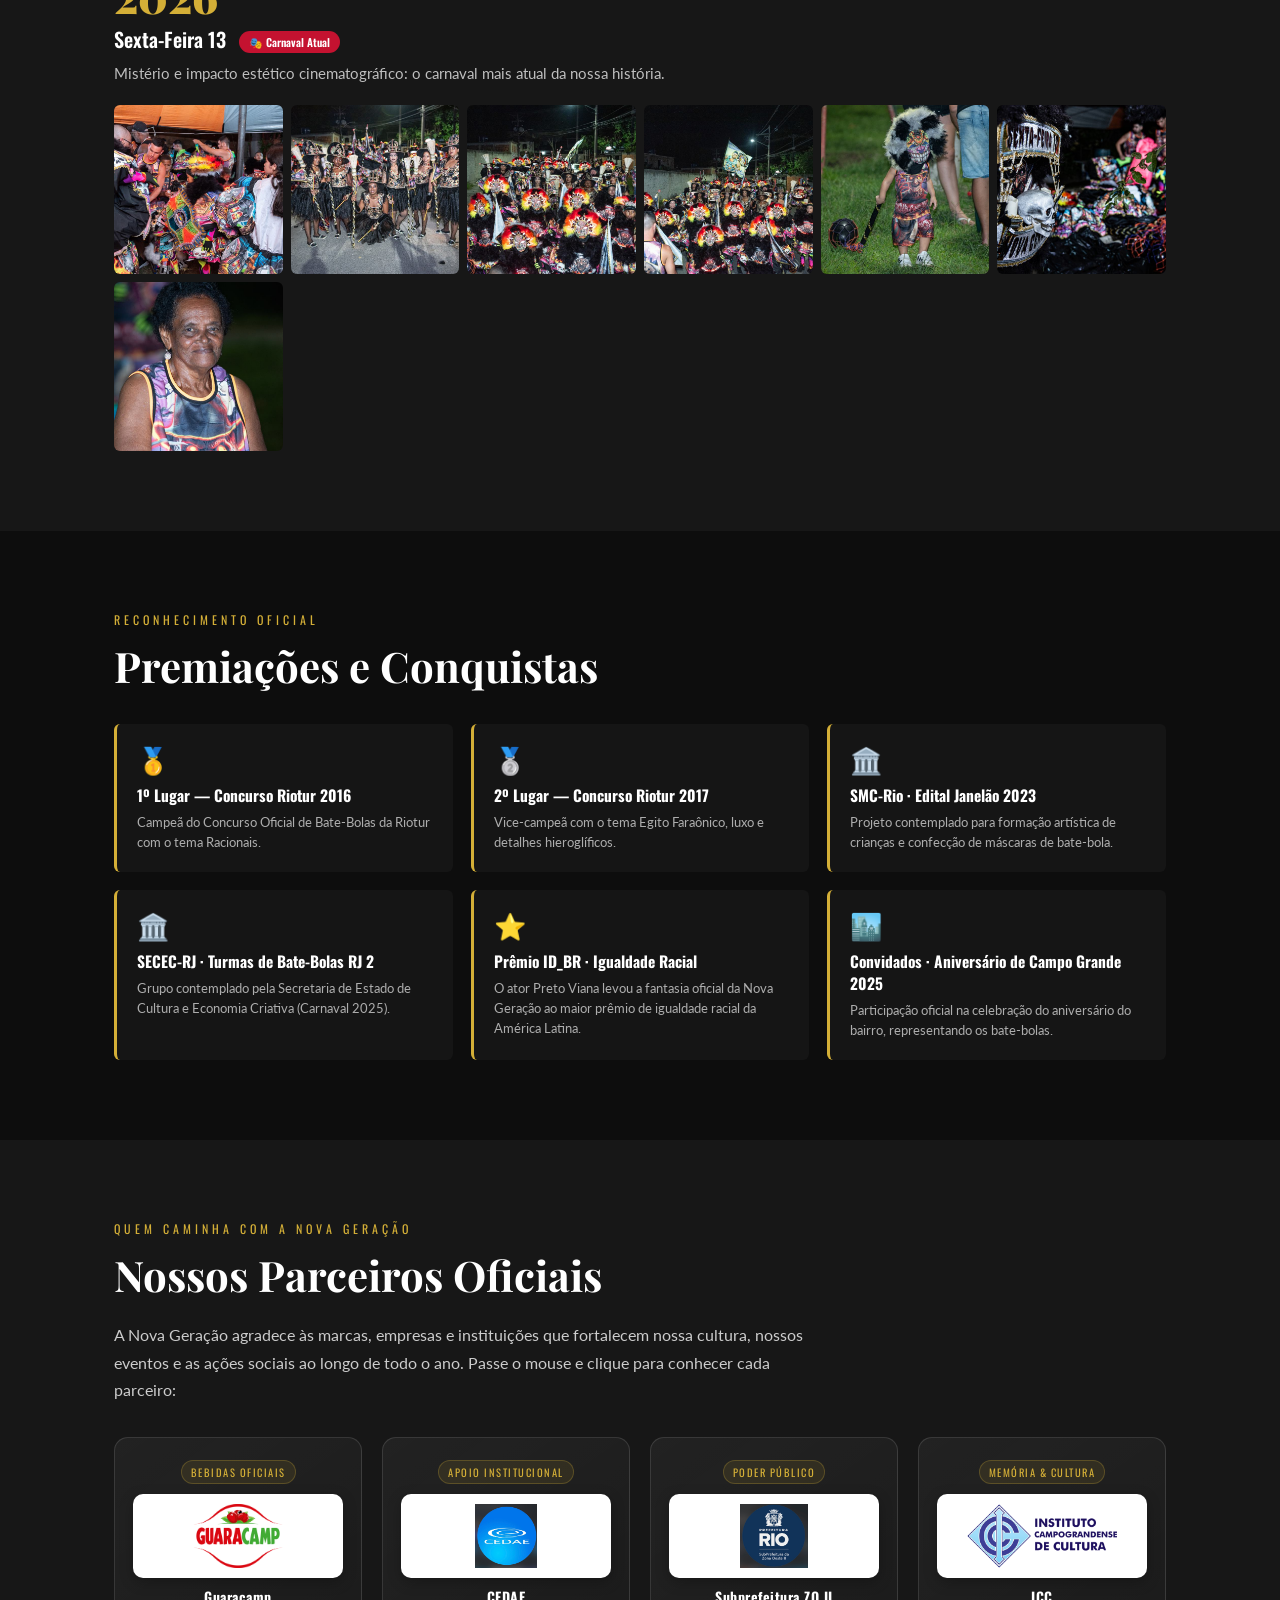
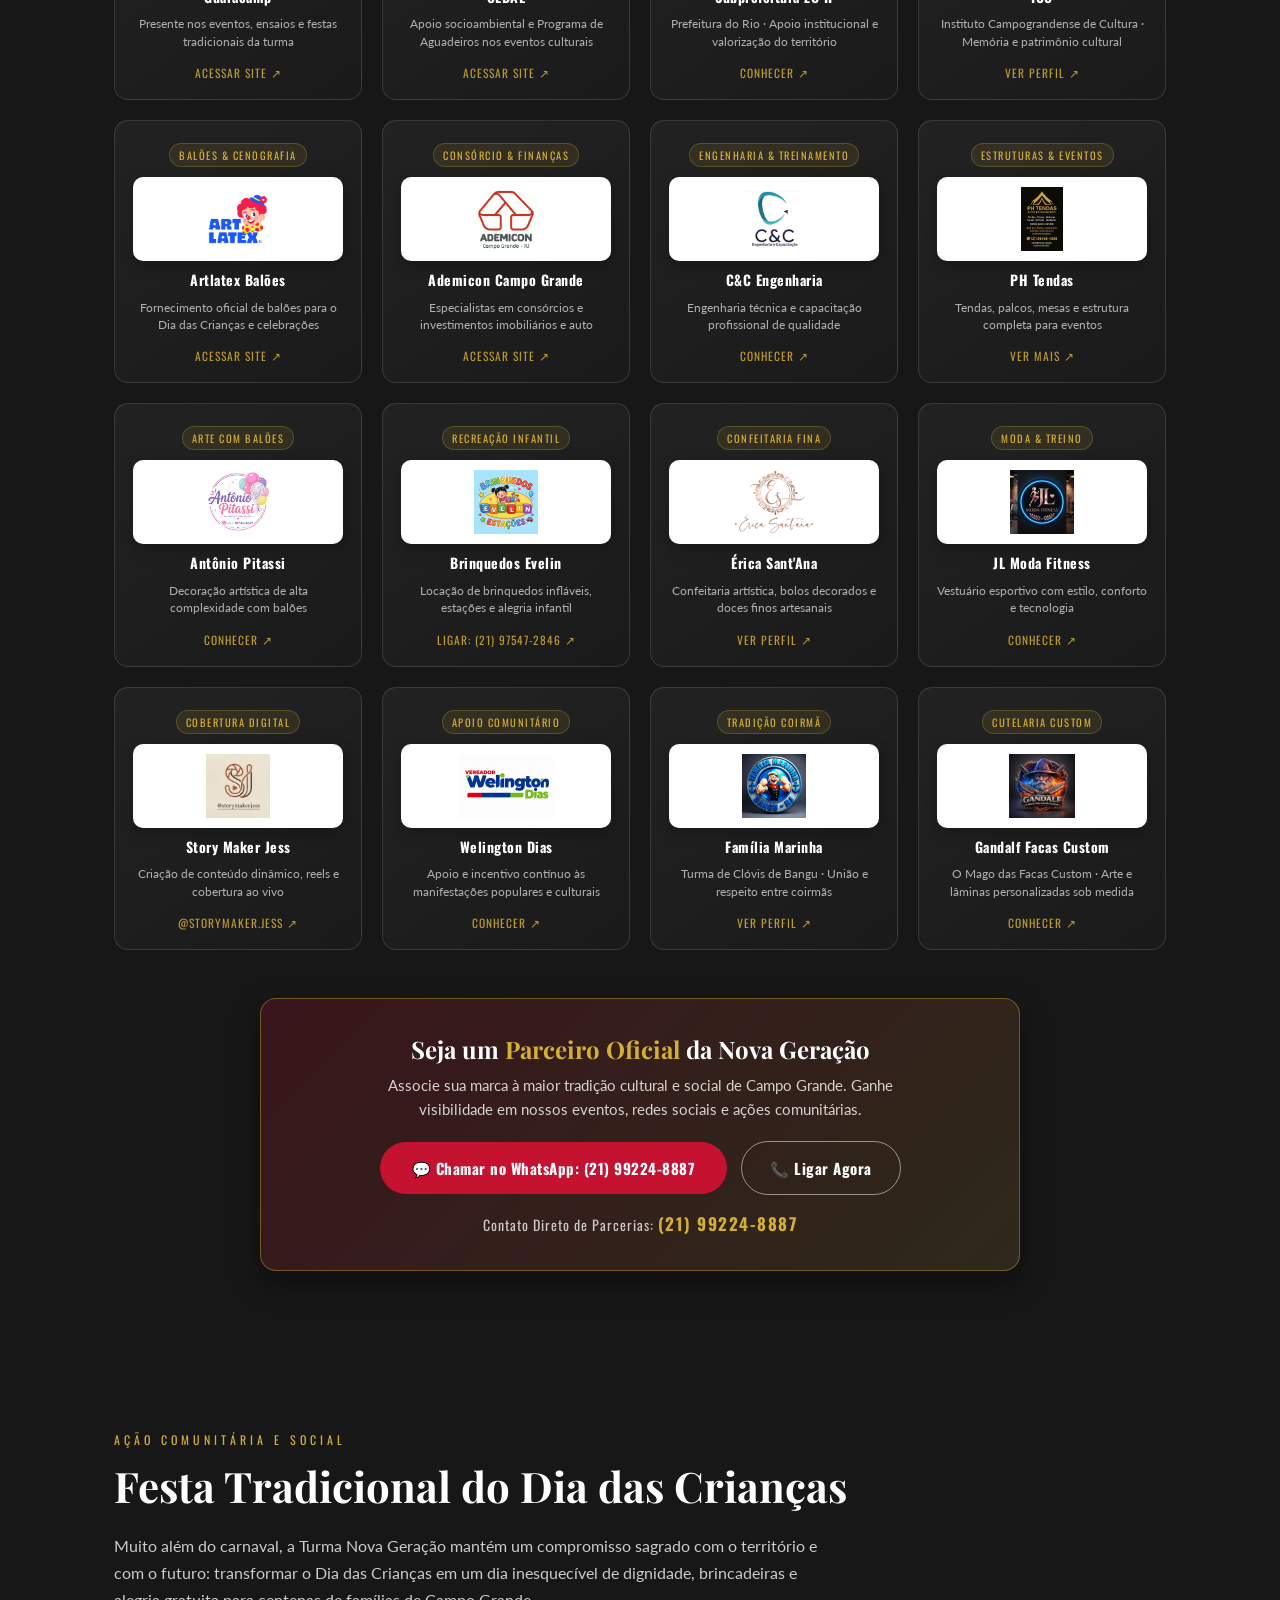
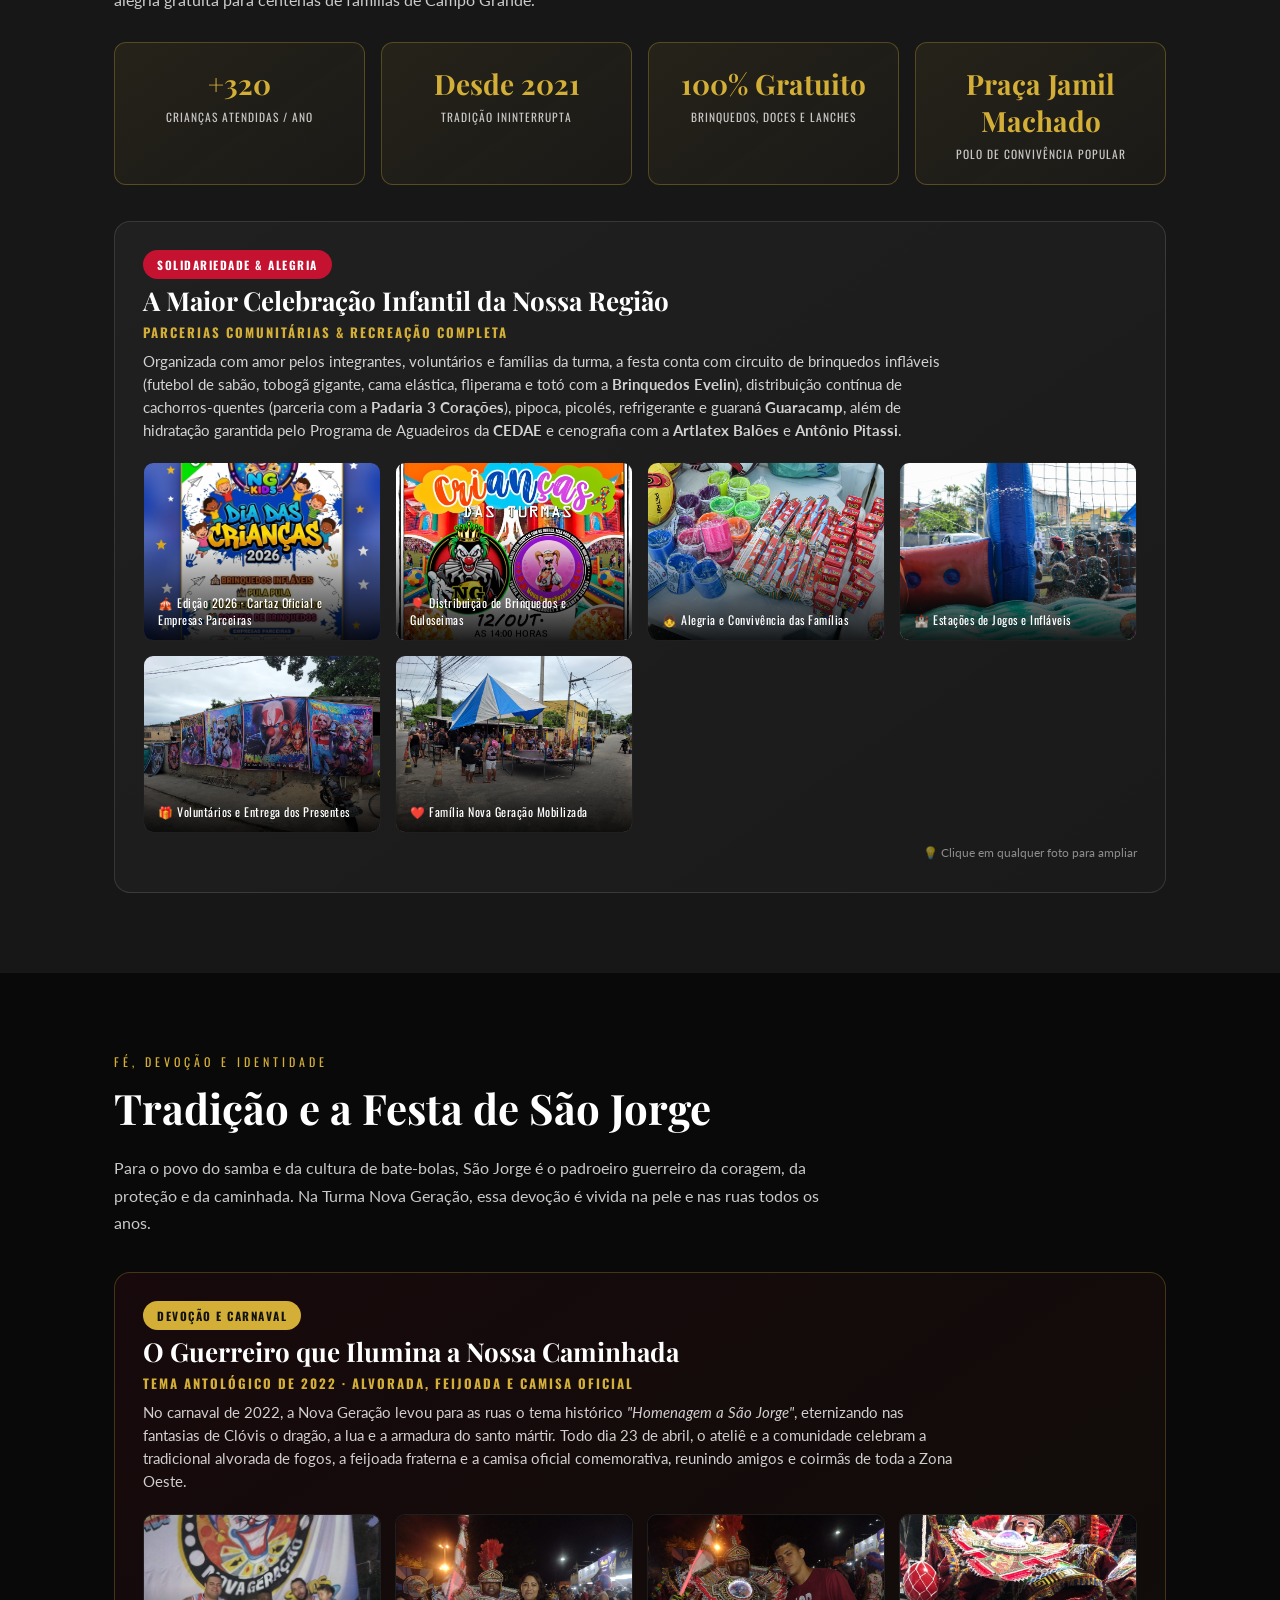
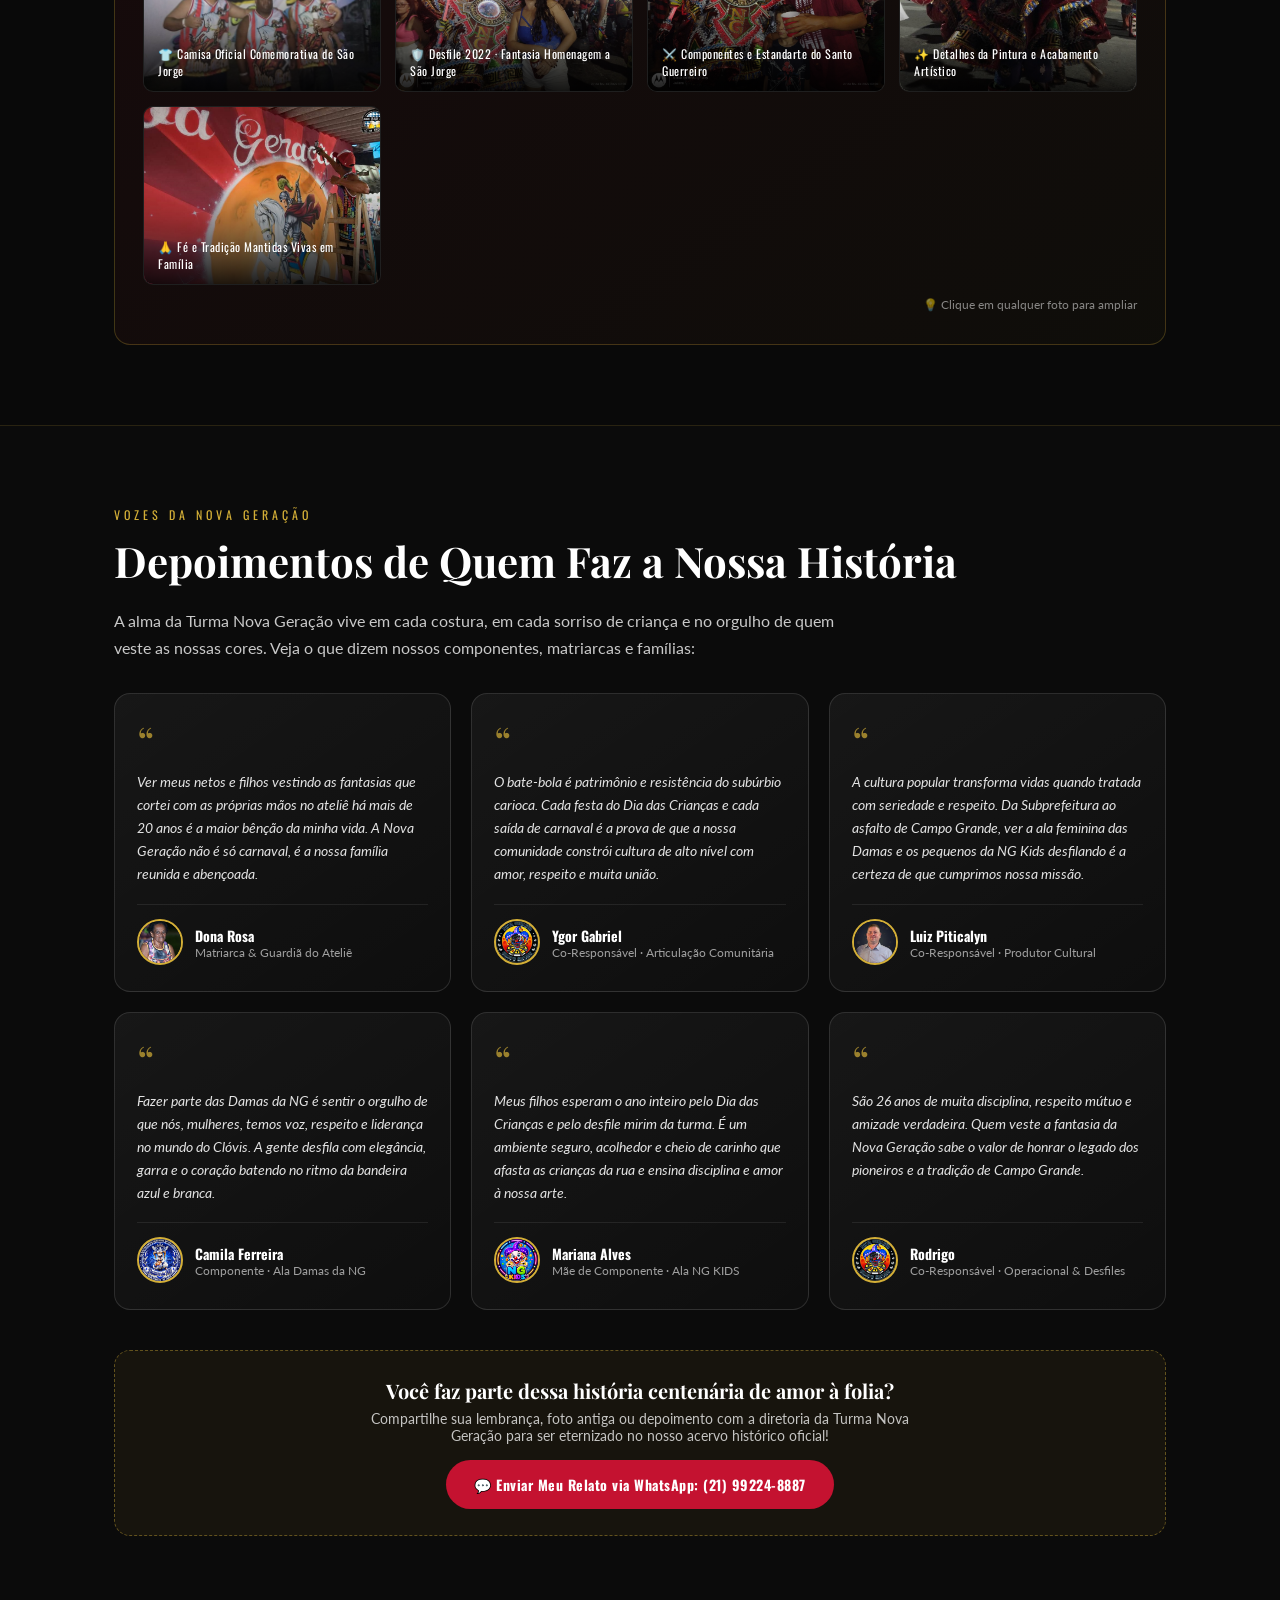
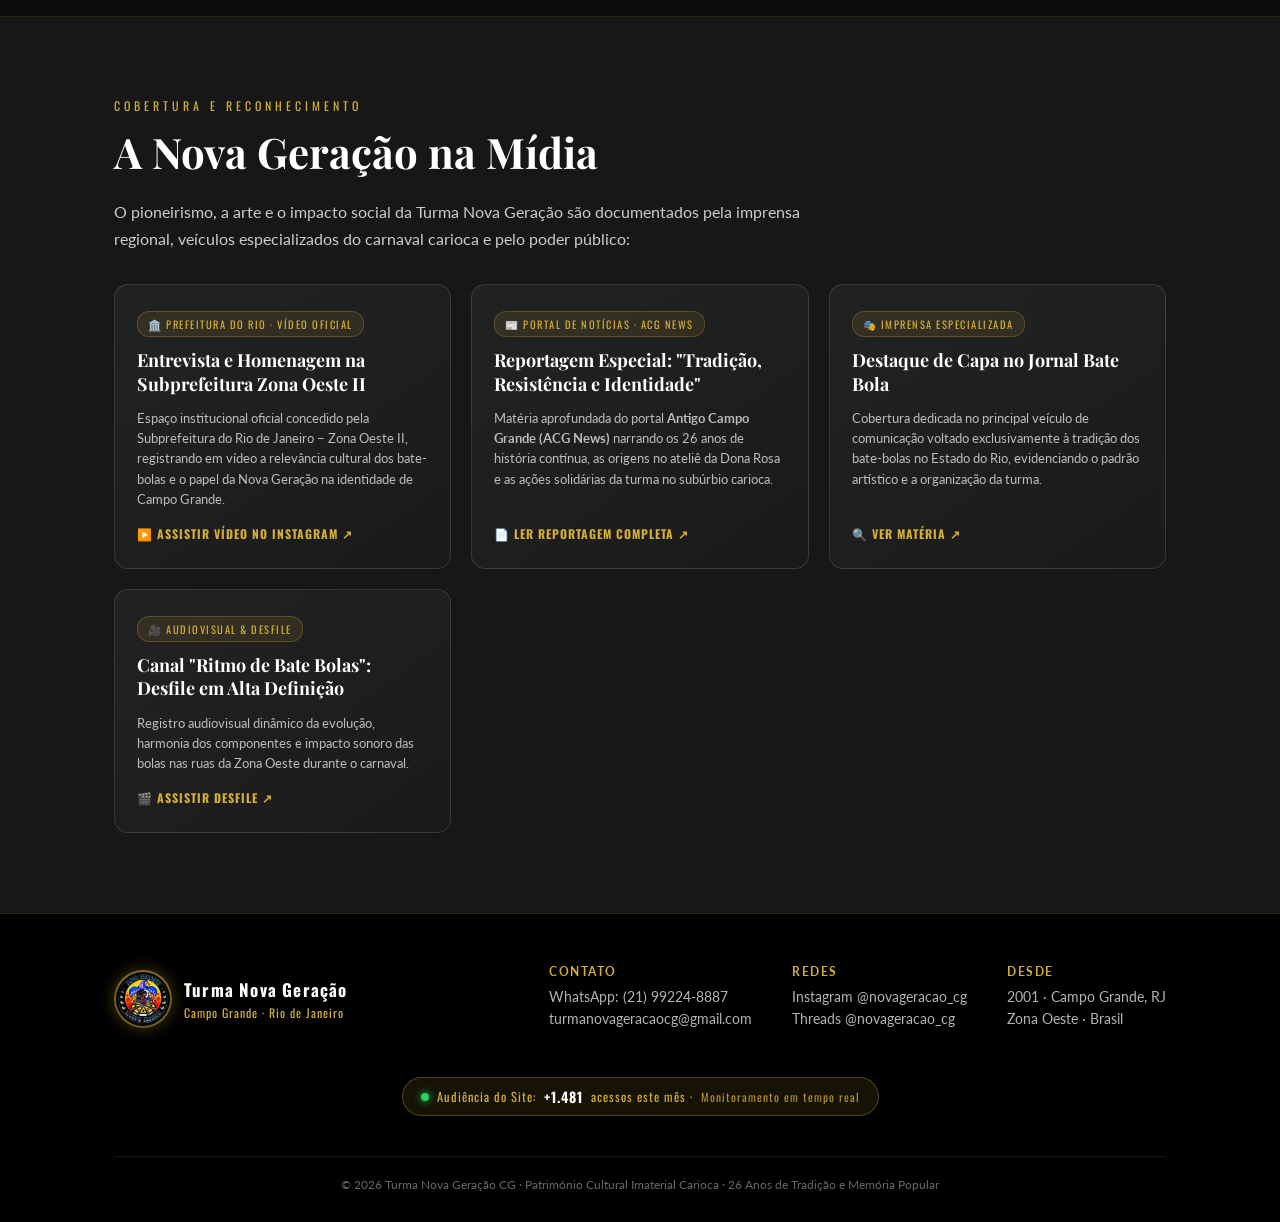
==== commit 53add972: "fix: destacar brasao oficial com medalhao dourado, organizar menu superior e adicionar logo oficial " ====
--- a/index.html
+++ b/index.html
@@ -17,17 +17,46 @@
 img{max-width:100%}
 
 /* preview banner */
-.preview-bar{background:linear-gradient(90deg,var(--red),var(--gold));color:#fff;text-align:center;font-family:'Oswald',sans-serif;font-size:13px;letter-spacing:1px;padding:10px 12px}
+.preview-bar{background:linear-gradient(90deg,rgba(196,18,48,.95),#0d0d0d 50%,rgba(212,175,55,.95));color:#fff;text-align:center;font-family:'Oswald',sans-serif;font-size:12px;letter-spacing:1.2px;padding:8px 14px;border-bottom:1px solid rgba(255,255,255,.08);text-transform:uppercase}
 
 /* nav */
-nav{position:sticky;top:0;z-index:50;background:rgba(13,13,13,.92);backdrop-filter:blur(6px);border-bottom:1px solid rgba(212,175,55,.25)}
-nav .container{display:flex;align-items:center;justify-content:space-between;padding:12px 24px}
-.brand{display:flex;align-items:center;gap:10px;font-family:'Oswald',sans-serif;font-weight:700;letter-spacing:1px}
-.brand img{width:38px;height:38px;border-radius:50%}
-.navlinks{display:flex;gap:26px;font-size:14px;font-family:'Oswald',sans-serif;letter-spacing:.5px}
-.navlinks a:hover{color:var(--gold)}
-.nav-cta{background:var(--gold);color:#111;padding:9px 18px;border-radius:30px;font-weight:700;font-size:13px;font-family:'Oswald',sans-serif}
-@media(max-width:820px){.navlinks{display:none}}
+nav{position:sticky;top:0;z-index:100;background:rgba(10,10,10,.95);backdrop-filter:blur(12px);-webkit-backdrop-filter:blur(12px);border-bottom:1px solid rgba(212,175,55,.25);box-shadow:0 8px 30px rgba(0,0,0,.7)}
+nav .container{display:flex;align-items:center;justify-content:space-between;gap:16px;padding:12px 24px}
+
+/* brand logo com destaque e medalhao */
+.brand{display:inline-flex;align-items:center;gap:14px;text-decoration:none;color:#fff;transition:transform .25s ease;flex-shrink:0}
+.brand:hover{transform:scale(1.02)}
+.brand-logo-frame{position:relative;width:52px;height:52px;display:flex;align-items:center;justify-content:center;border-radius:50%;background:radial-gradient(circle,rgba(212,175,55,.22) 0%,rgba(5,5,5,.9) 70%);border:2px solid rgba(212,175,55,.7);box-shadow:0 0 16px rgba(212,175,55,.35),0 4px 12px rgba(0,0,0,.8);transition:all .3s ease;flex-shrink:0}
+.brand:hover .brand-logo-frame{border-color:var(--gold);box-shadow:0 0 24px rgba(212,175,55,.65),0 6px 18px rgba(0,0,0,.9);transform:rotate(4deg)}
+.brand-logo-frame img{width:46px;height:46px;object-fit:contain;filter:drop-shadow(0 2px 6px rgba(0,0,0,.95))}
+.brand-info{display:flex;flex-direction:column;line-height:1}
+.brand-title{font-family:'Oswald',sans-serif;font-size:17px;font-weight:700;letter-spacing:1.8px;color:#fff;text-shadow:0 2px 8px rgba(0,0,0,.7)}
+.brand-title span{color:var(--gold)}
+.brand-sub{font-family:'Oswald',sans-serif;font-size:9.5px;letter-spacing:2.2px;color:rgba(212,175,55,.9);text-transform:uppercase;margin-top:3px;font-weight:600}
+
+/* nav links organizados */
+.navlinks{display:flex;align-items:center;gap:4px;font-family:'Oswald',sans-serif;letter-spacing:.6px}
+.navlinks a{color:rgba(255,255,255,.8);text-decoration:none;font-size:12.5px;font-weight:600;text-transform:uppercase;padding:7px 11px;border-radius:8px;transition:all .2s ease;white-space:nowrap}
+.navlinks a:hover{color:var(--gold);background:rgba(212,175,55,.1)}
+
+/* nav actions */
+.nav-actions{display:flex;align-items:center;gap:10px;flex-shrink:0}
+.nav-btn-partner{display:inline-flex;align-items:center;gap:6px;background:rgba(212,175,55,.08);border:1.5px solid rgba(212,175,55,.5);color:var(--gold);padding:7px 14px;border-radius:24px;font-family:'Oswald',sans-serif;font-size:12.5px;font-weight:700;letter-spacing:.8px;text-transform:uppercase;text-decoration:none;transition:all .25s ease;white-space:nowrap}
+.nav-btn-partner:hover{background:var(--gold);color:#0a0a0a;border-color:var(--gold);box-shadow:0 0 16px rgba(212,175,55,.45);transform:translateY(-1px)}
+.nav-btn-insta{display:inline-flex;align-items:center;gap:7px;background:linear-gradient(45deg,#f09433 0%,#e6683c 25%,#dc2743 50%,#cc2366 75%,#bc1888 100%);color:#fff;padding:7px 15px;border-radius:24px;font-family:'Oswald',sans-serif;font-size:12.5px;font-weight:700;letter-spacing:.8px;text-decoration:none;box-shadow:0 4px 14px rgba(220,39,67,.35);transition:all .25s cubic-bezier(.16,1,.3,1);white-space:nowrap}
+.nav-btn-insta:hover{transform:translateY(-2px) scale(1.03);box-shadow:0 6px 20px rgba(220,39,67,.6);color:#fff}
+.nav-btn-insta svg{width:15px;height:15px;fill:currentColor;flex-shrink:0}
+
+@media(max-width:1280px){
+  .navlinks a{padding:6px 8px;font-size:11.5px}
+  .brand-title{font-size:15px}
+  .brand-sub{font-size:8.5px}
+  .brand-logo-frame{width:46px;height:46px}
+  .brand-logo-frame img{width:40px;height:40px}
+}
+@media(max-width:1080px){
+  .navlinks{display:none}
+}
 
 /* hero */
 .hero{position:relative;min-height:min(88vh,720px);display:flex;align-items:center;justify-content:center;text-align:center}
@@ -221,7 +250,15 @@
 
 <nav>
   <div class="container">
-    <div class="brand"><img src="assets/logo.png"/> NOVA GERAÇÃO CG</div>
+    <a class="brand" href="#" title="Turma Nova Geração - Início">
+      <div class="brand-logo-frame">
+        <img src="assets/logo.png" alt="Brasão Oficial Turma Nova Geração"/>
+      </div>
+      <div class="brand-info">
+        <span class="brand-title">NOVA <span>GERAÇÃO</span></span>
+        <span class="brand-sub">CAMPO GRANDE · ZONA OESTE</span>
+      </div>
+    </a>
     <div class="navlinks">
       <a href="#historia">História</a>
       <a href="#alas">Damas &amp; Kids</a>
@@ -233,9 +270,17 @@
       <a href="#midia">Na Mídia</a>
       <a href="#contato">Contato</a>
     </div>
-    <div style="display:flex;gap:8px;align-items:center">
-      <a class="nav-cta" href="#parceiros" style="background:transparent;border:1.5px solid var(--gold);color:var(--gold)">🤝 Parceria</a>
-      <a class="nav-cta" href="https://www.instagram.com/novageracao_cg" target="_blank">Seguir no Instagram</a>
+    <div class="nav-actions">
+      <a class="nav-btn-partner" href="#parceiros" title="Seja um Parceiro Oficial da Nova Geração">
+        <span>🤝</span>
+        <span>Parceria</span>
+      </a>
+      <a class="nav-btn-insta" href="https://www.instagram.com/novageracao_cg" target="_blank" rel="noopener" title="Siga o Instagram Oficial @novageracao_cg">
+        <svg viewBox="0 0 24 24" aria-hidden="true">
+          <path d="M12 2.163c3.204 0 3.584.012 4.85.07 3.252.148 4.771 1.691 4.919 4.919.058 1.265.069 1.645.069 4.849 0 3.205-.012 3.584-.069 4.849-.149 3.225-1.664 4.771-4.919 4.919-1.266.058-1.644.07-4.85.07-3.204 0-3.584-.012-4.849-.07-3.26-.149-4.771-1.699-4.919-4.92-.058-1.265-.07-1.644-.07-4.849 0-3.204.013-3.583.07-4.849.149-3.227 1.664-4.771 4.919-4.919 1.266-.057 1.645-.069 4.849-.069zm0-2.163c-3.259 0-3.667.014-4.947.072-4.358.2-6.78 2.618-6.98 6.98-.059 1.281-.073 1.689-.073 4.948 0 3.259.014 3.668.072 4.948.2 4.358 2.618 6.78 6.98 6.98 1.281.058 1.689.072 4.948.072 3.259 0 3.668-.014 4.948-.072 4.354-.2 6.782-2.618 6.979-6.98.059-1.28.073-1.689.073-4.948 0-3.259-.014-3.667-.072-4.947-.196-4.354-2.617-6.78-6.979-6.98-1.281-.059-1.69-.073-4.949-.073zm0 5.838c-3.403 0-6.162 2.759-6.162 6.162s2.759 6.163 6.162 6.163 6.162-2.759 6.162-6.163c0-3.403-2.759-6.162-6.162-6.162zm0 10.162c-2.209 0-4-1.79-4-4 0-2.209 1.791-4 4-4s4 1.791 4 4c0 2.21-1.791 4-4 4zm6.406-11.845c-.796 0-1.441.645-1.441 1.44s.645 1.44 1.441 1.44c.795 0 1.439-.645 1.439-1.44s-.644-1.44-1.439-1.44z"/>
+        </svg>
+        <span>Instagram</span>
+      </a>
     </div>
   </div>
 </nav>
@@ -1049,7 +1094,15 @@
 <footer id="contato">
   <div class="container">
     <div class="foot-grid">
-      <div class="foot-brand"><img src="assets/logo.png"/><div><b>Nova Geração CG</b><span>Campo Grande · Rio de Janeiro</span></div></div>
+      <div class="foot-brand">
+        <div class="brand-logo-frame" style="width:58px;height:58px">
+          <img src="assets/logo.png" style="width:50px;height:50px" alt="Nova Geração CG"/>
+        </div>
+        <div>
+          <b style="font-size:17px;letter-spacing:1.2px;color:#fff">Turma Nova Geração</b>
+          <span style="color:var(--gold);font-family:'Oswald',sans-serif;letter-spacing:1px;font-size:12px;display:block;margin-top:2px">Campo Grande · Rio de Janeiro</span>
+        </div>
+      </div>
       <div class="foot-links">
         <div class="foot-col"><h4>Contato</h4><a href="https://wa.me/5521992248887" target="_blank">WhatsApp: (21) 99224-8887</a><p>turmanovageracaocg@gmail.com</p></div>
         <div class="foot-col"><h4>Redes</h4><a href="https://www.instagram.com/novageracao_cg" target="_blank">Instagram @novageracao_cg</a><a href="#">Threads @novageracao_cg</a></div>
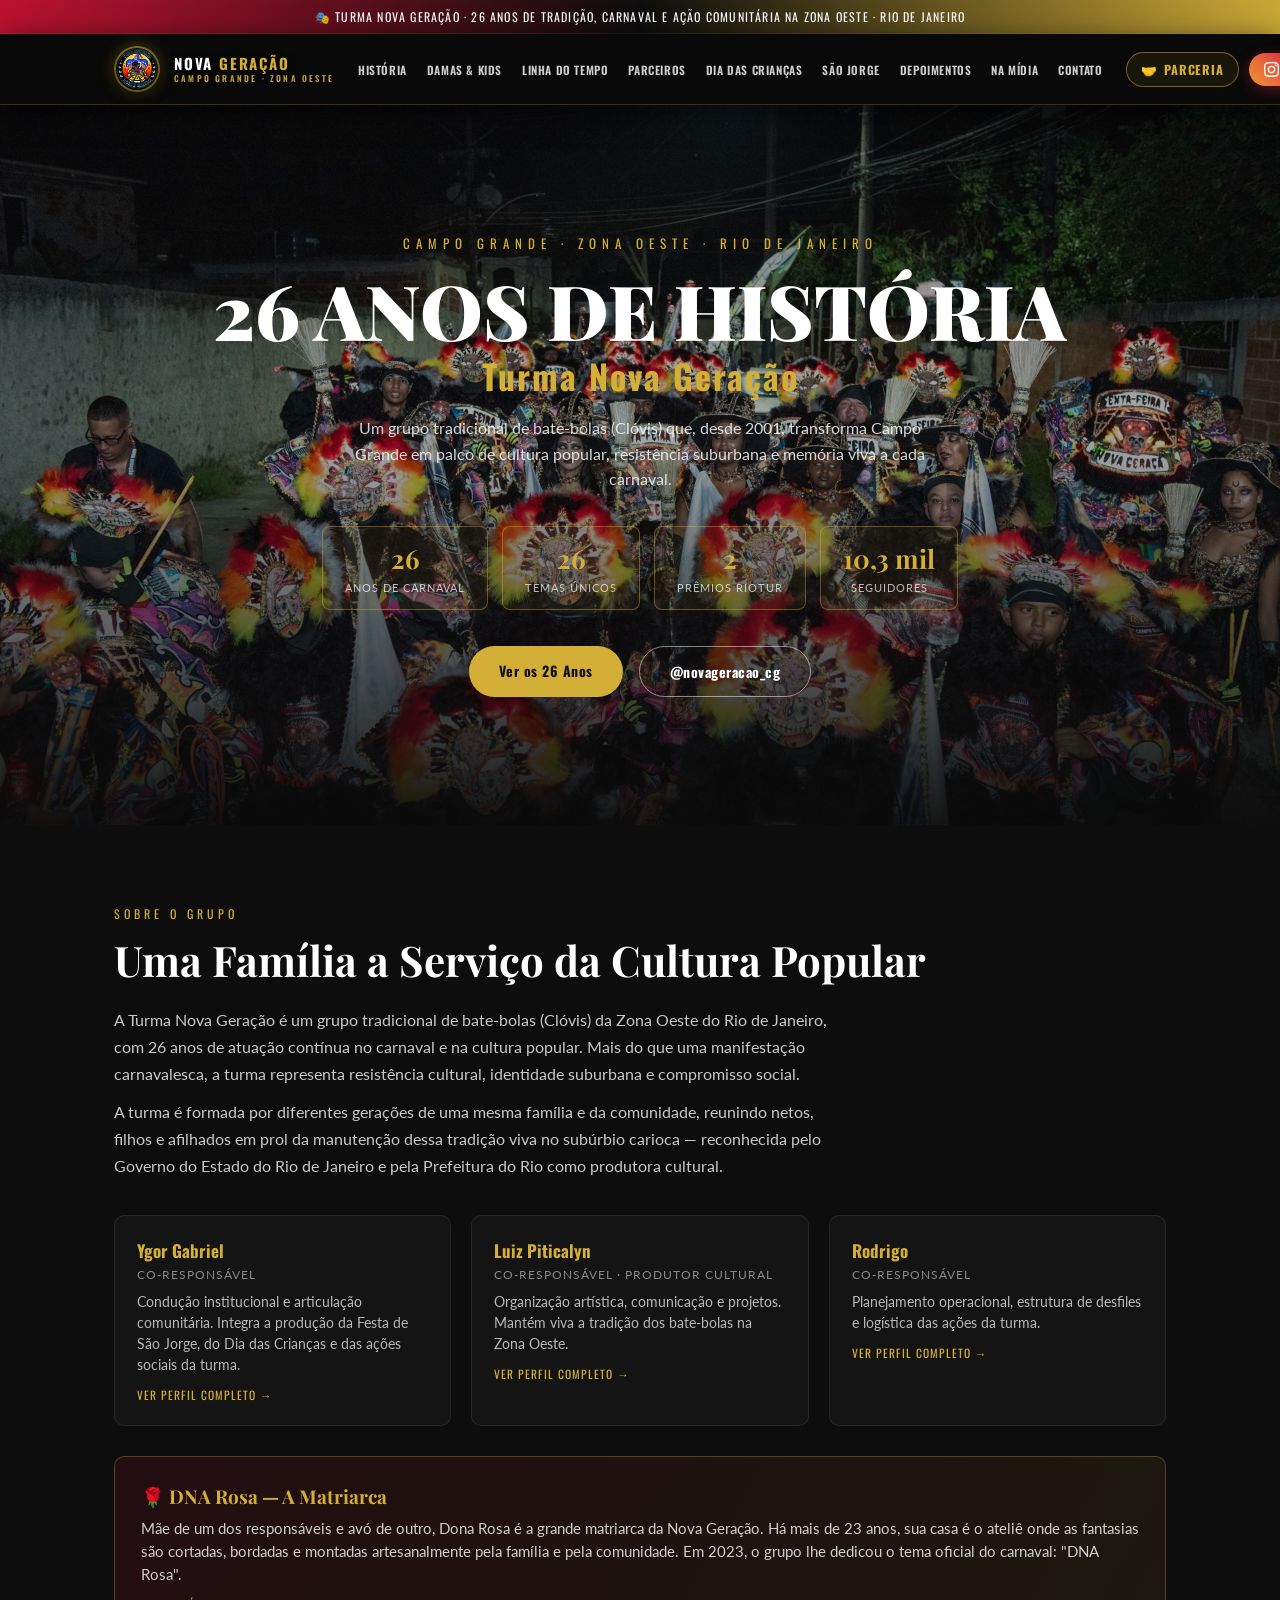
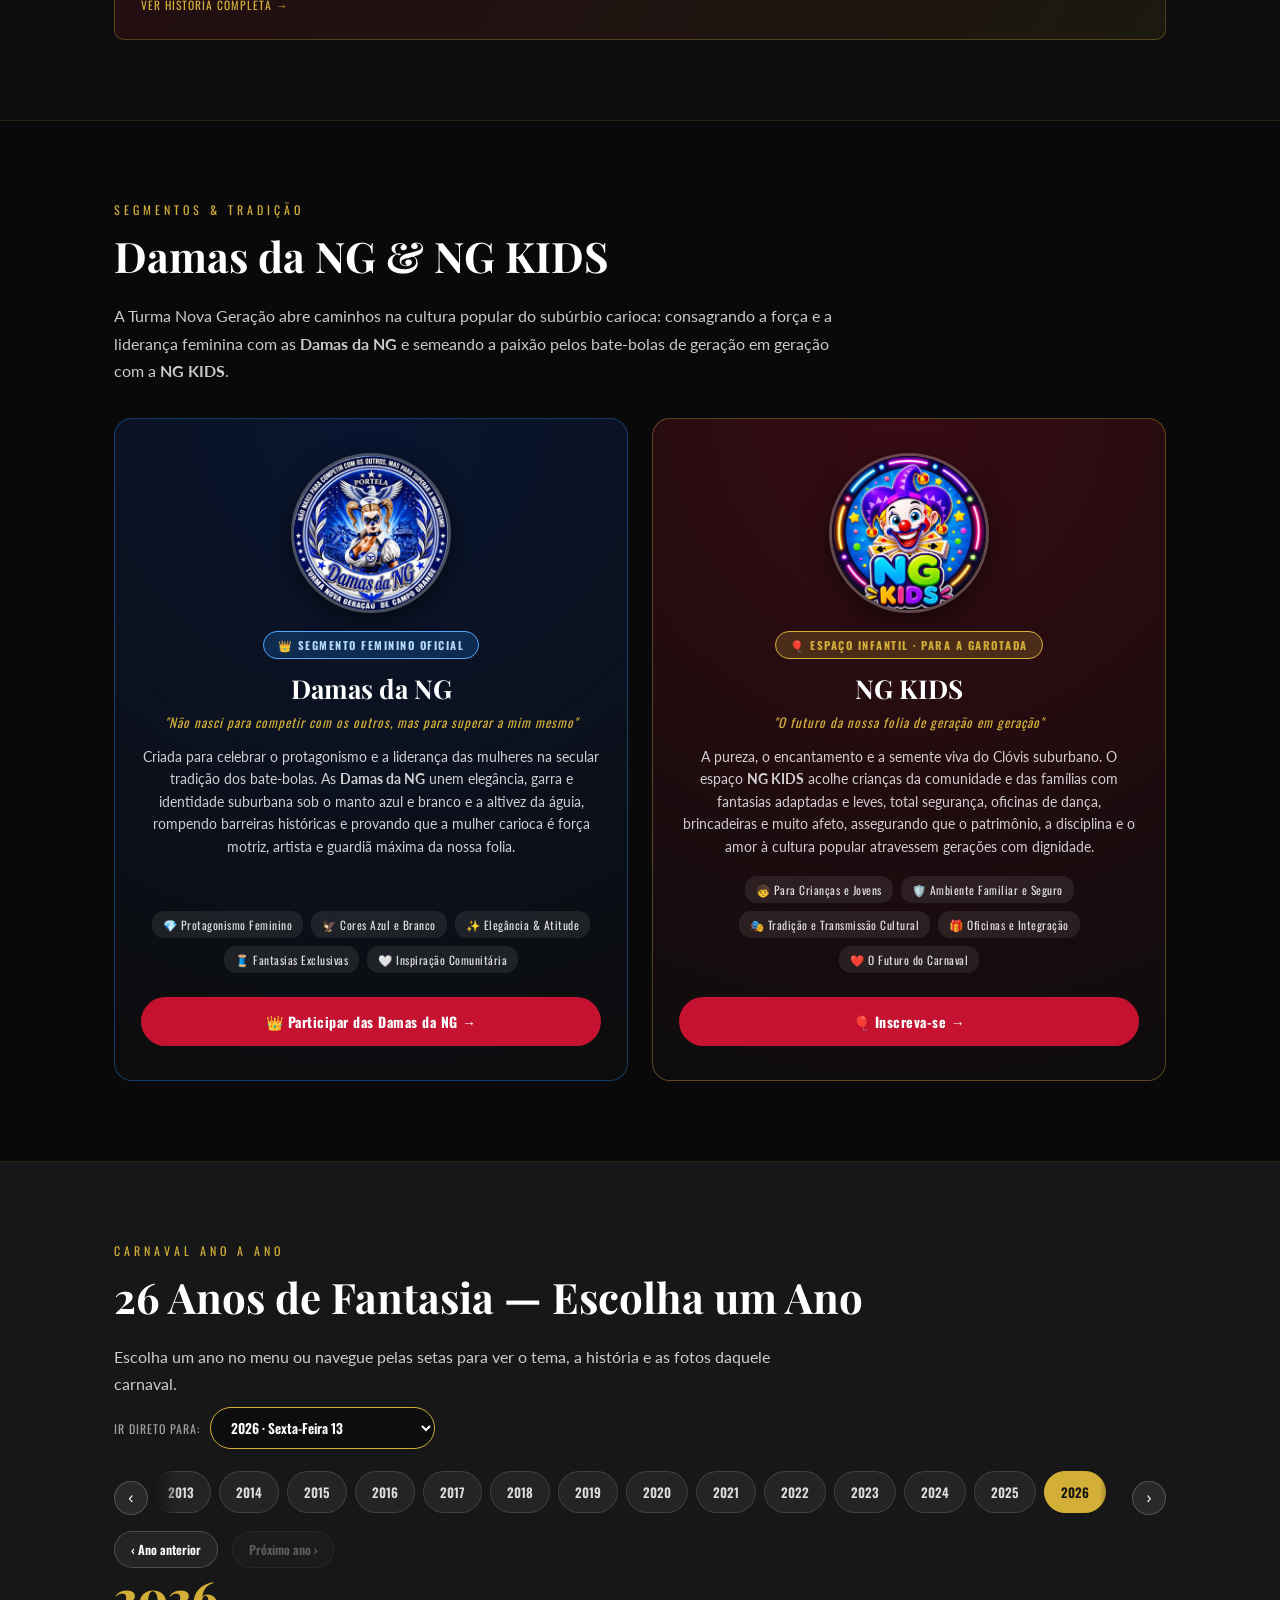
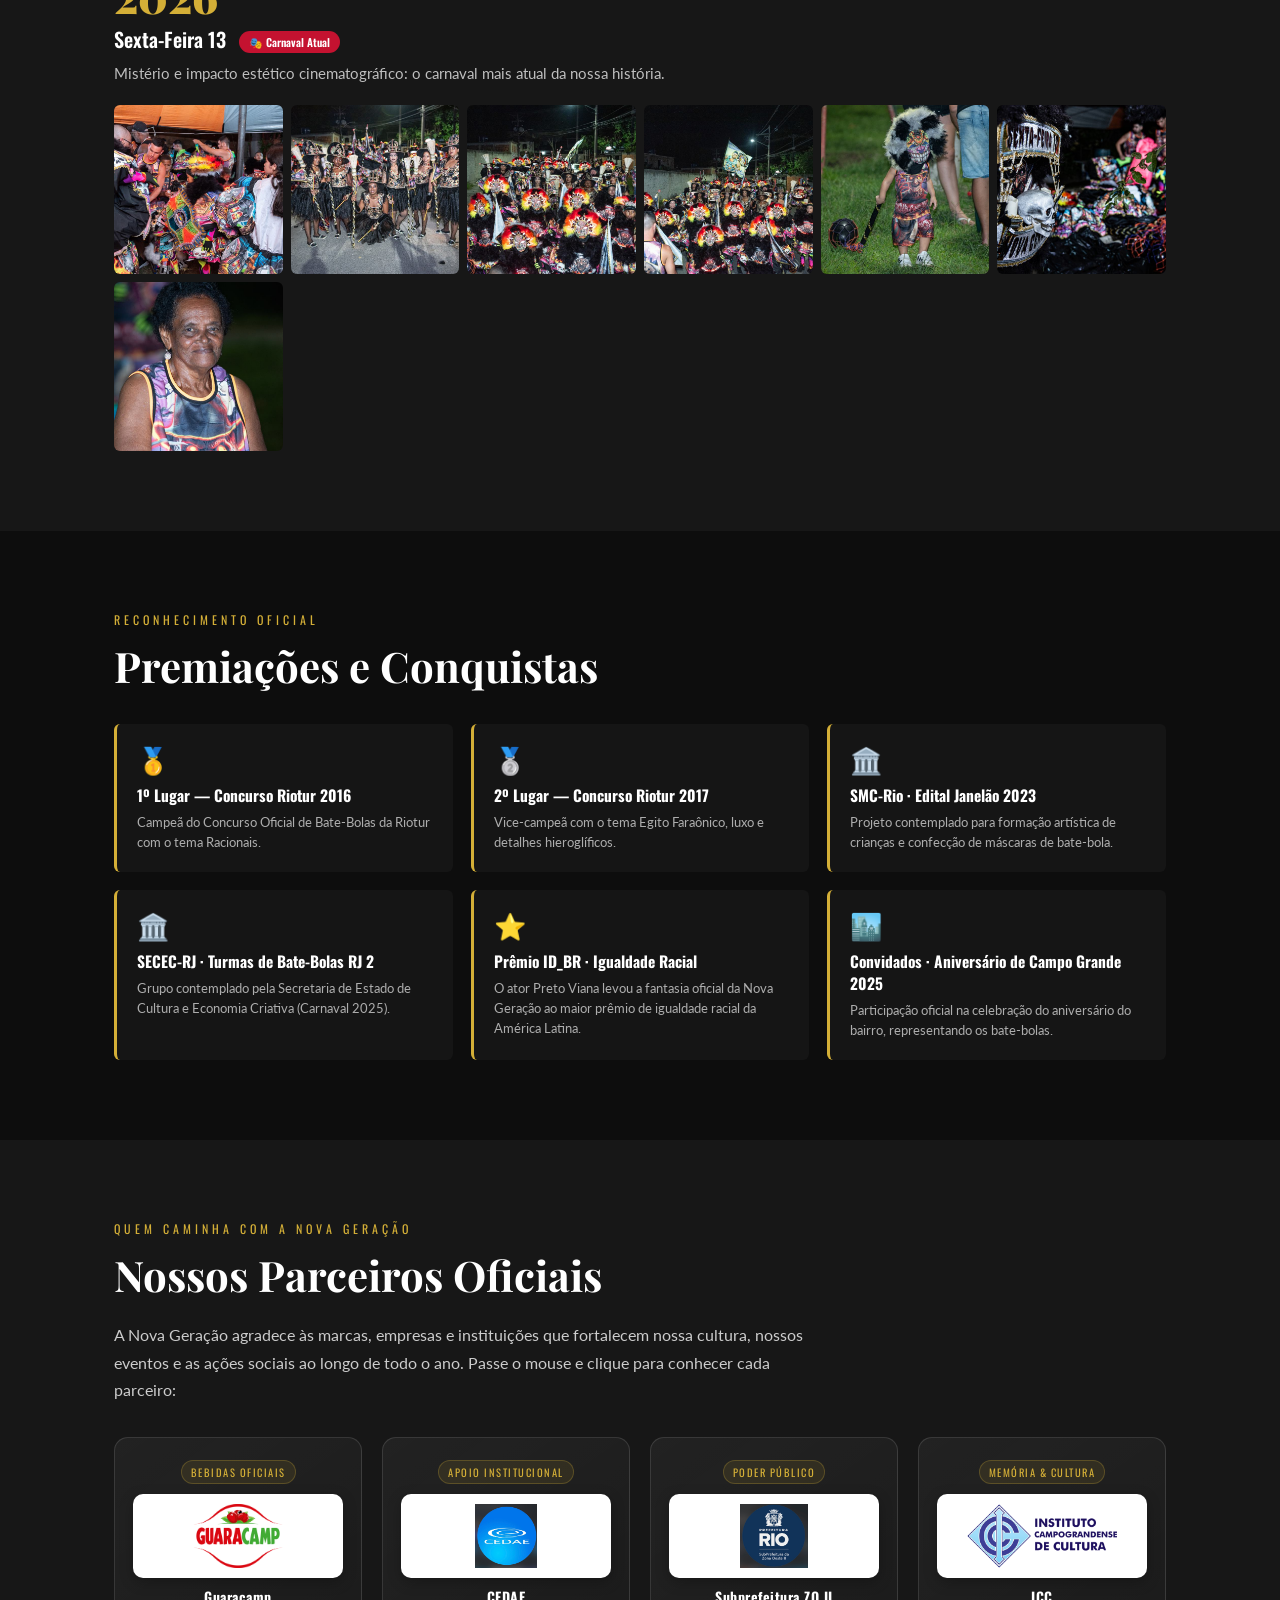
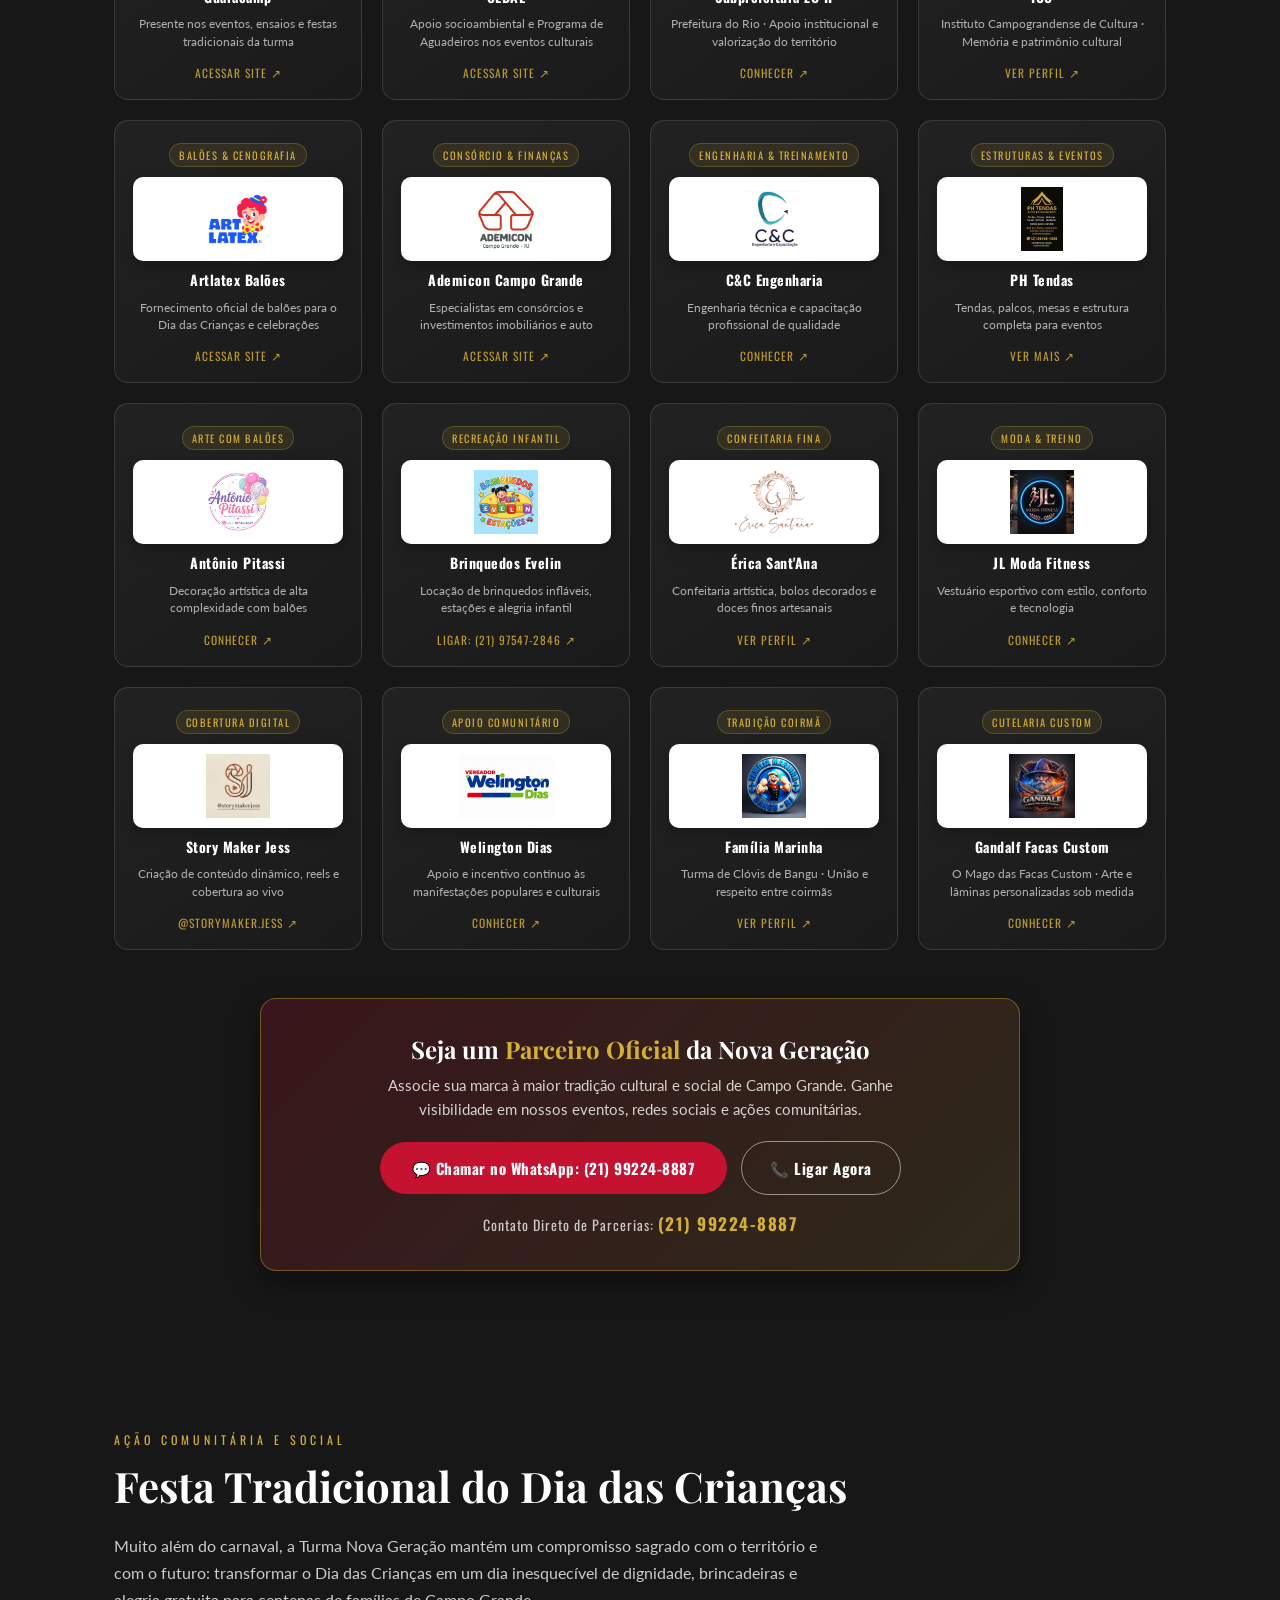
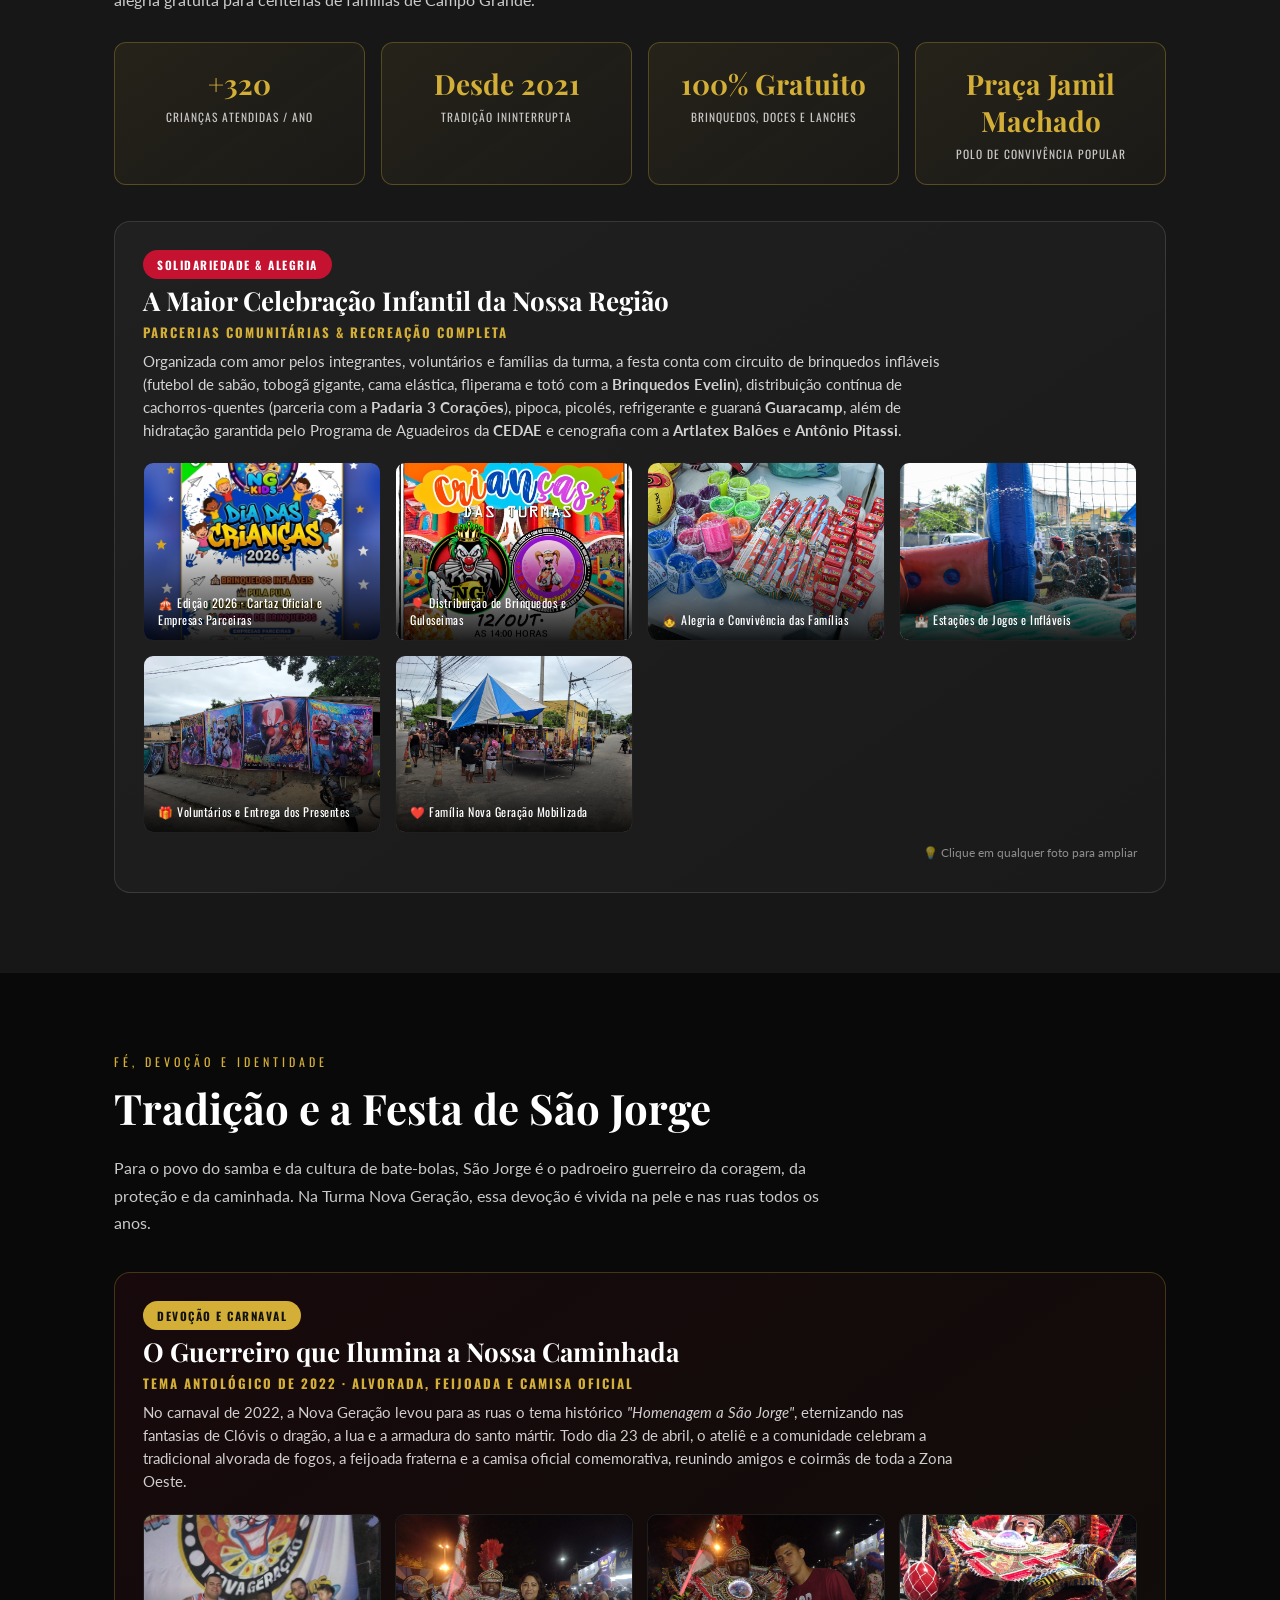
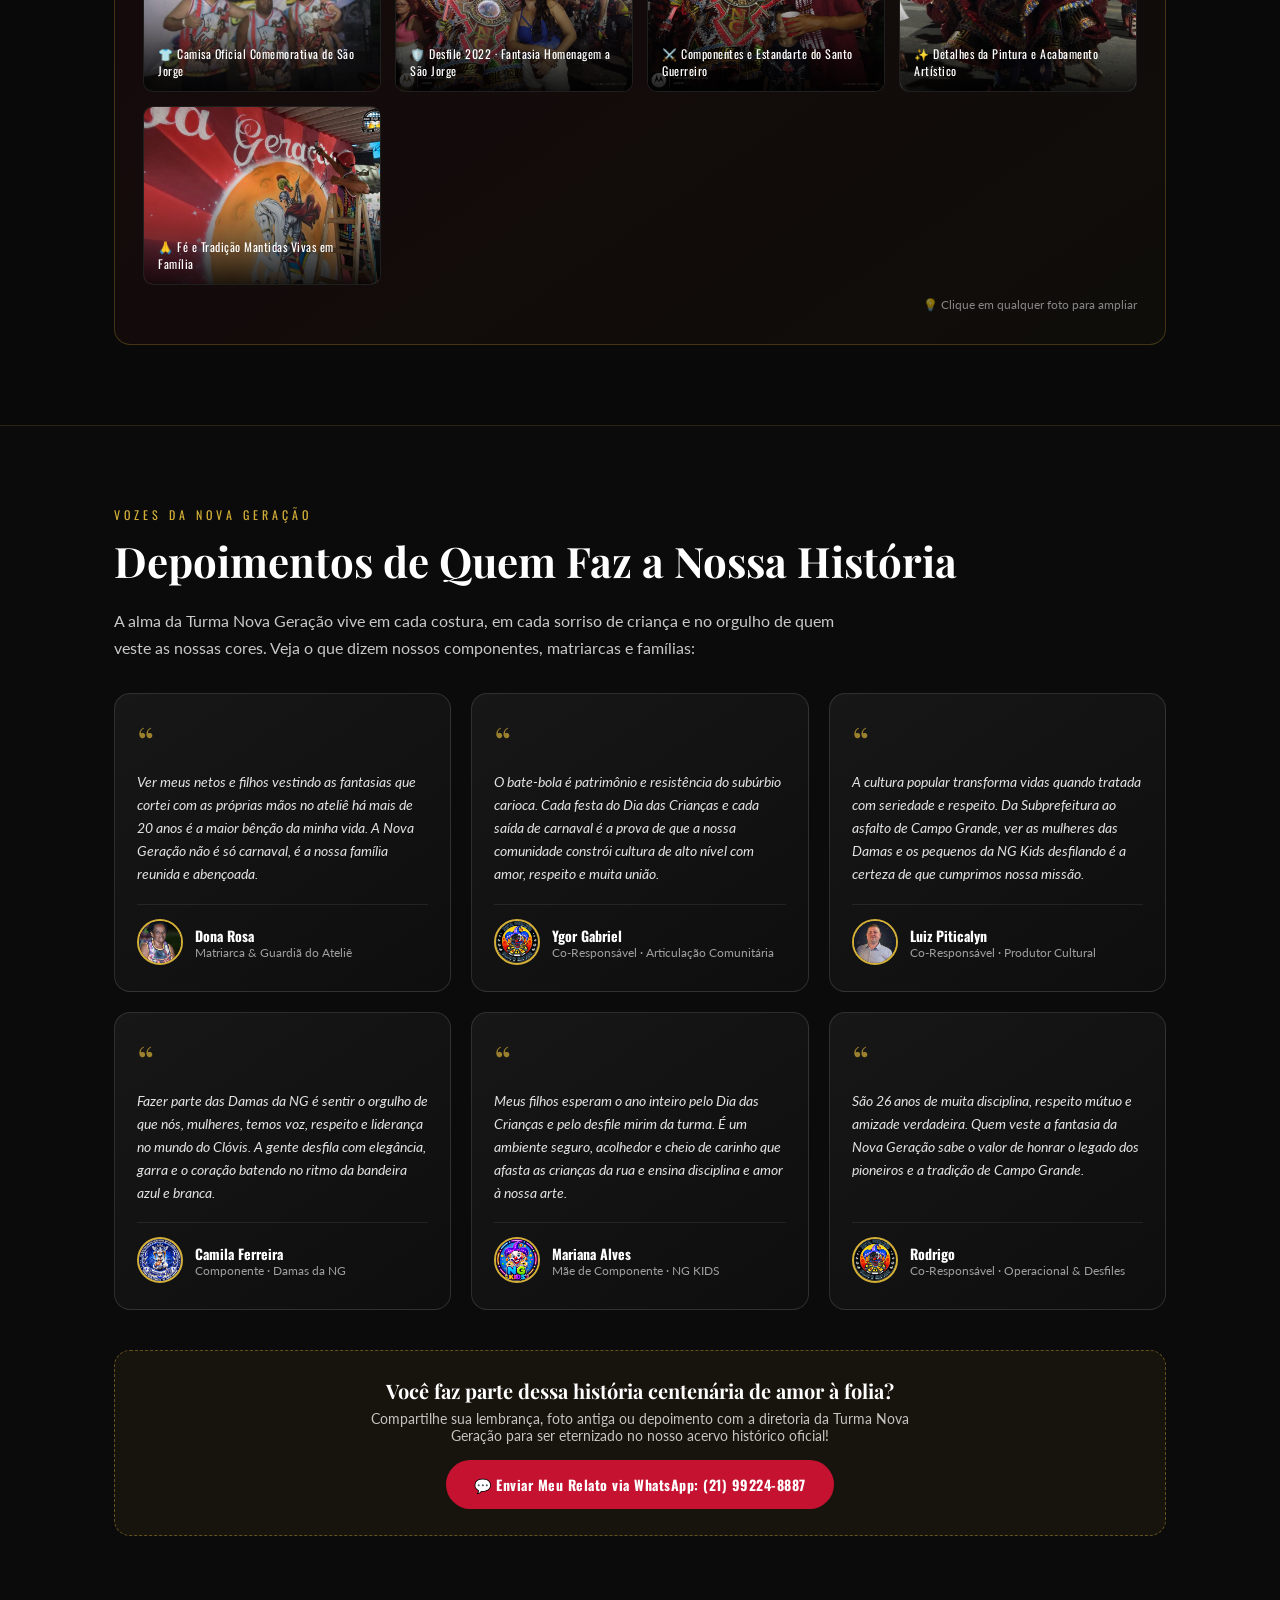
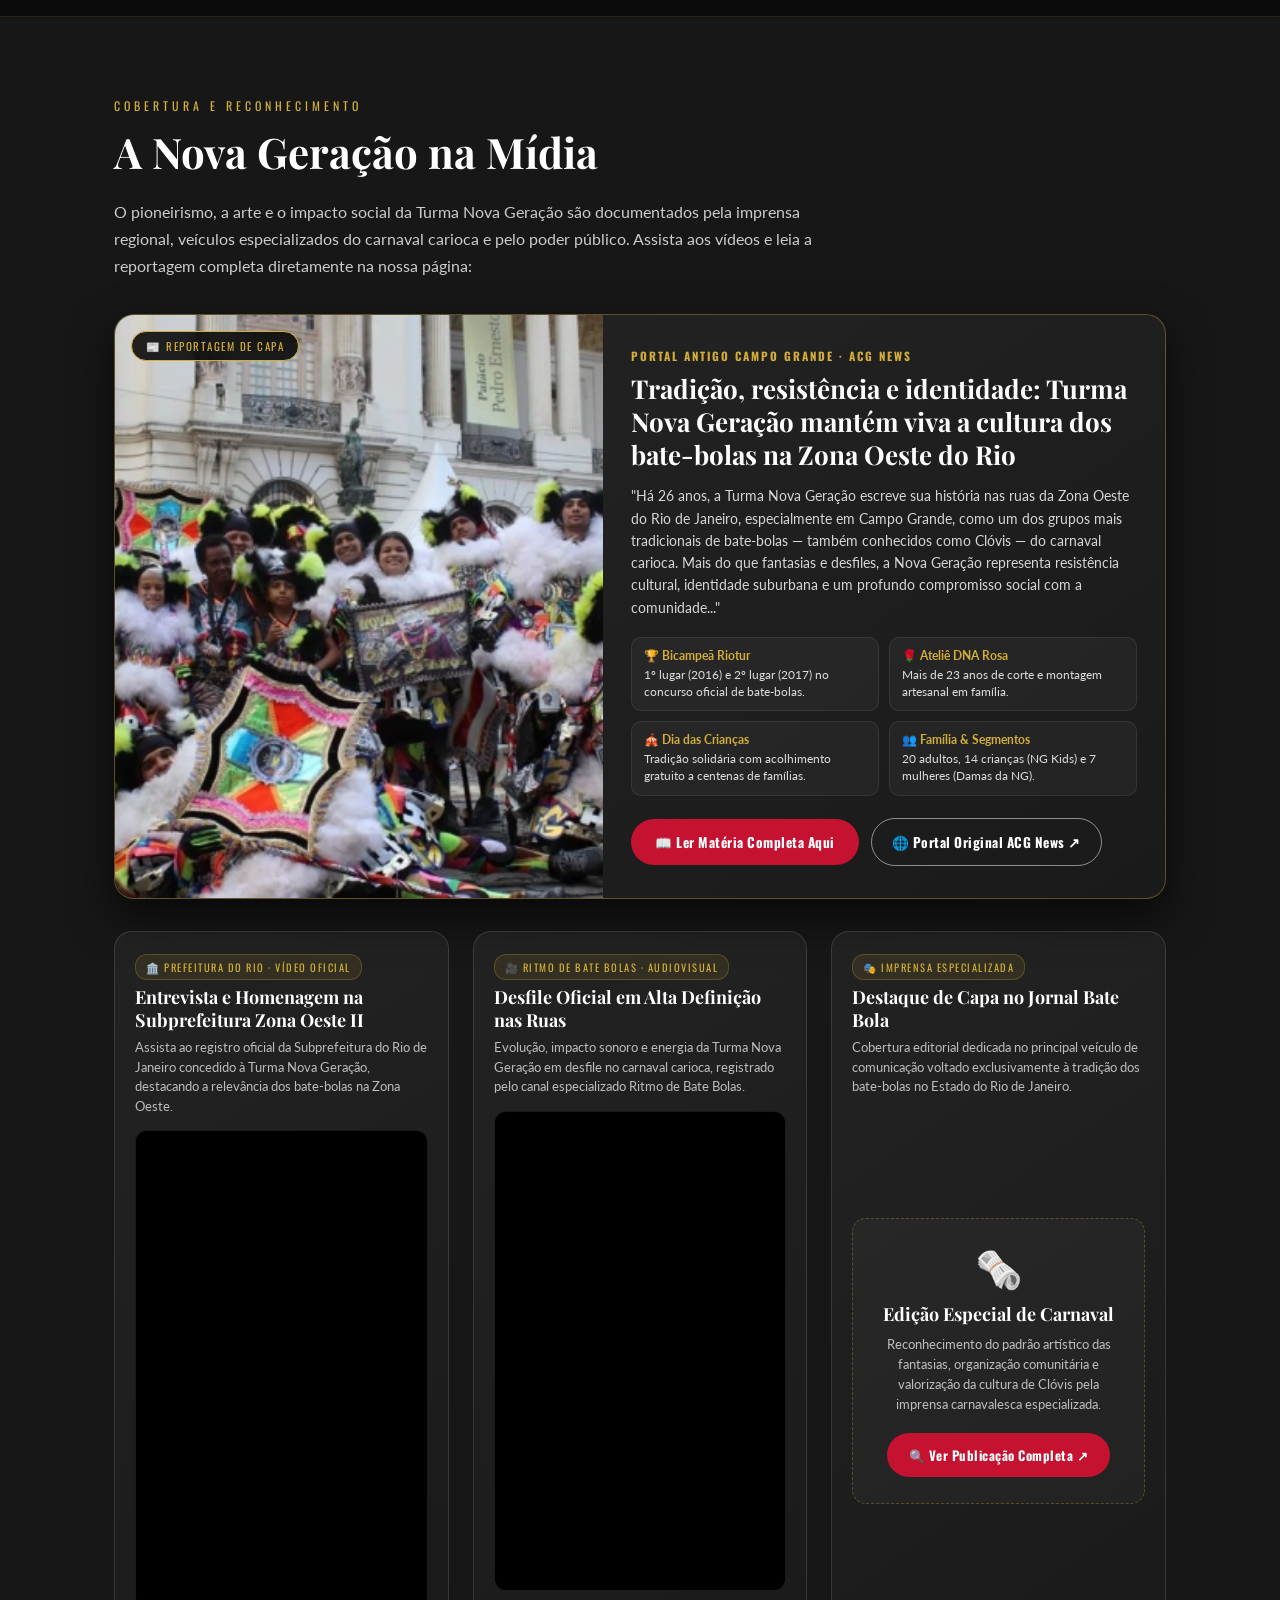
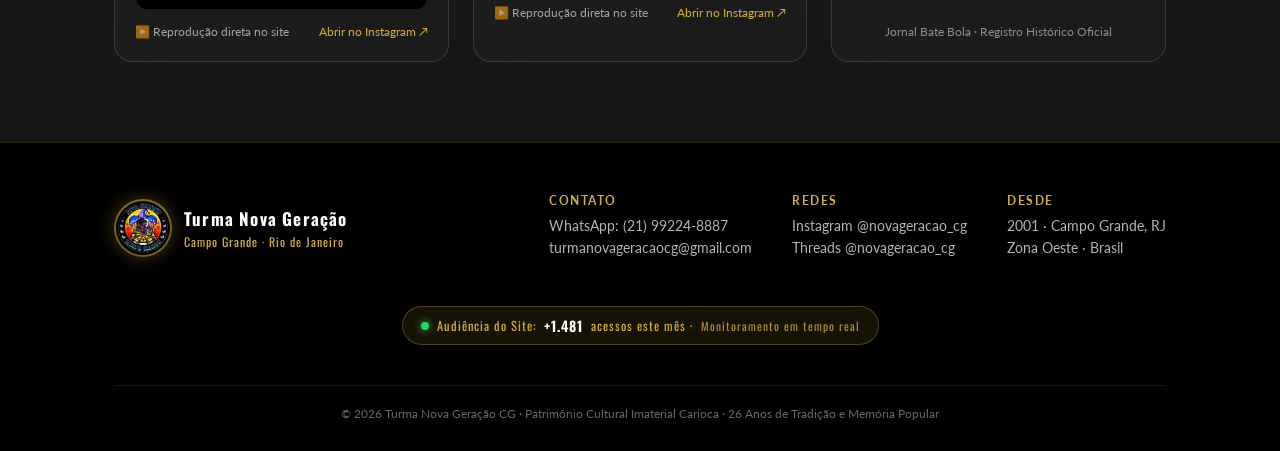
==== commit 4d4bb2a7: "feat: ajustar NG Kids para Inscreva-se sem termo ala, integrar player de video na pagina e previa co" ====
--- a/index.html
+++ b/index.html
@@ -181,13 +181,44 @@
 .comm-photo-card .comm-caption{font-family:'Oswald',sans-serif;font-size:12px;color:#fff;letter-spacing:.5px}
 
 /* secao de midia e reportagens */
-.media-section-grid{display:grid;grid-template-columns:repeat(auto-fit,minmax(280px,1fr));gap:20px;margin-top:32px}
-.mcard{background:linear-gradient(145deg,rgba(255,255,255,.05),rgba(255,255,255,.015));border:1px solid rgba(255,255,255,.12);border-radius:14px;padding:26px 22px;display:flex;flex-direction:column;gap:12px;text-decoration:none;color:inherit;transition:all .28s cubic-bezier(.16,1,.3,1)}
-.mcard:hover{transform:translateY(-6px);border-color:var(--gold);background:linear-gradient(145deg,rgba(255,255,255,.08),rgba(212,175,55,.05));box-shadow:0 16px 36px rgba(0,0,0,.6),0 0 20px rgba(212,175,55,.18)}
-.mcard-tag{align-self:flex-start;font-family:'Oswald',sans-serif;font-size:10.5px;letter-spacing:1.5px;text-transform:uppercase;color:var(--gold);background:rgba(212,175,55,.1);border:1px solid rgba(212,175,55,.25);padding:4px 10px;border-radius:12px}
-.mcard h3{font-family:'Playfair Display',serif;font-size:18px;color:#fff;line-height:1.3}
-.mcard p{font-size:13px;color:rgba(255,255,255,.7);line-height:1.55;flex-grow:1}
-.mcard-cta{font-family:'Oswald',sans-serif;font-size:12px;letter-spacing:1px;text-transform:uppercase;color:var(--gold);display:inline-flex;align-items:center;gap:6px;margin-top:4px;font-weight:700}
+.acg-feature-card{background:linear-gradient(145deg,rgba(255,255,255,.06),rgba(255,255,255,.015));border:1.5px solid rgba(212,175,55,.35);border-radius:20px;overflow:hidden;margin-top:34px;margin-bottom:32px;box-shadow:0 18px 44px rgba(0,0,0,.65);display:grid;grid-template-columns:1fr 1.15fr;transition:all .3s ease}
+.acg-feature-card:hover{border-color:var(--gold);box-shadow:0 22px 50px rgba(0,0,0,.75),0 0 30px rgba(212,175,55,.22)}
+.acg-img-wrap{position:relative;background:#000;min-height:360px}
+.acg-img-wrap img{width:100%;height:100%;object-fit:cover;display:block}
+.acg-badge-overlay{position:absolute;top:16px;left:16px;background:rgba(0,0,0,.85);border:1px solid var(--gold);color:var(--gold);font-family:'Oswald',sans-serif;font-size:11px;letter-spacing:1.5px;padding:6px 14px;border-radius:20px;text-transform:uppercase;backdrop-filter:blur(8px)}
+.acg-content{padding:32px 28px;display:flex;flex-direction:column;justify-content:center}
+.acg-source{font-family:'Oswald',sans-serif;font-size:11.5px;letter-spacing:2px;color:var(--gold);text-transform:uppercase;margin-bottom:8px;font-weight:700}
+.acg-title{font-family:'Playfair Display',serif;font-size:clamp(20px,2.2vw,26px);color:#fff;line-height:1.28;margin-bottom:14px}
+.acg-lead{font-size:13.5px;color:rgba(255,255,255,.82);line-height:1.65;margin-bottom:18px}
+.acg-highlights{display:grid;grid-template-columns:1fr 1fr;gap:10px;margin-bottom:22px}
+.acg-hl-item{background:rgba(255,255,255,.04);border:1px solid rgba(255,255,255,.08);border-radius:10px;padding:10px 12px;font-size:12px;color:#ddd;line-height:1.4}
+.acg-hl-item b{color:var(--gold);display:block;font-size:12px;margin-bottom:2px}
+.acg-actions{display:flex;gap:12px;flex-wrap:wrap;align-items:center}
+
+@media(max-width:960px){
+  .acg-feature-card{grid-template-columns:1fr}
+  .acg-img-wrap{min-height:240px;max-height:300px}
+  .acg-highlights{grid-template-columns:1fr}
+}
+
+.videos-grid{display:grid;grid-template-columns:repeat(auto-fit,minmax(320px,1fr));gap:24px;margin-top:10px}
+.video-player-card{background:linear-gradient(145deg,rgba(255,255,255,.05),rgba(255,255,255,.015));border:1.5px solid rgba(255,255,255,.12);border-radius:18px;padding:22px 20px;display:flex;flex-direction:column;gap:14px;transition:all .28s ease}
+.video-player-card:hover{border-color:var(--gold);box-shadow:0 18px 42px rgba(0,0,0,.6),0 0 24px rgba(212,175,55,.2)}
+.video-player-card .v-header{display:flex;flex-direction:column;gap:6px}
+.video-player-card .v-tag{align-self:flex-start;font-family:'Oswald',sans-serif;font-size:10.5px;letter-spacing:1.5px;text-transform:uppercase;color:var(--gold);background:rgba(212,175,55,.1);border:1px solid rgba(212,175,55,.25);padding:4px 10px;border-radius:12px}
+.video-player-card h3{font-family:'Playfair Display',serif;font-size:18px;color:#fff;line-height:1.3}
+.video-player-card p{font-size:13px;color:rgba(255,255,255,.7);line-height:1.5}
+.video-frame-box{width:100%;height:480px;border-radius:12px;overflow:hidden;background:#000;border:1px solid rgba(255,255,255,.1)}
+.video-frame-box iframe{width:100%;height:100%;border:none;display:block}
+
+/* modal de leitura da materia */
+.article-modal{position:fixed;inset:0;background:rgba(0,0,0,.9);backdrop-filter:blur(8px);z-index:300;display:none;align-items:center;justify-content:center;padding:20px}
+.article-modal-box{background:#111;border:1.5px solid var(--gold);border-radius:18px;max-width:760px;width:100%;max-height:86vh;overflow-y:auto;padding:36px 30px;position:relative;box-shadow:0 24px 60px rgba(0,0,0,.9),0 0 32px rgba(212,175,55,.25);color:#fff}
+.article-modal-close{position:absolute;top:16px;right:20px;background:none;border:none;color:var(--gold);font-size:32px;line-height:1;cursor:pointer;transition:transform .2s ease}
+.article-modal-close:hover{transform:scale(1.2);color:#fff}
+.article-modal-header h2{font-family:'Playfair Display',serif;font-size:24px;line-height:1.3;margin:8px 0 12px;color:#fff}
+.article-meta{font-size:12px;color:rgba(255,255,255,.5);font-family:'Oswald',sans-serif;letter-spacing:1px;text-transform:uppercase;margin-bottom:18px;border-bottom:1px solid rgba(255,255,255,.1);padding-bottom:12px}
+.article-modal-body p{font-size:14.5px;line-height:1.75;color:rgba(255,255,255,.88);margin-bottom:16px}
 /* alas especiais (damas e kids) */
 .alas-grid{display:grid;grid-template-columns:repeat(auto-fit,minmax(320px,1fr));gap:24px;margin-top:34px}
 .ala-card{background:linear-gradient(145deg,rgba(255,255,255,.05),rgba(255,255,255,.015));border:1.5px solid rgba(255,255,255,.12);border-radius:18px;padding:34px 26px;display:flex;flex-direction:column;align-items:center;text-align:center;position:relative;overflow:hidden;transition:all .3s cubic-bezier(.16,1,.3,1)}
@@ -323,18 +354,18 @@
   </div>
 </section>
 
-<!-- SEÇÃO: ALAS ESPECIAIS (DAMAS DA NG & NG KIDS) -->
+<!-- SEÇÃO: DAMAS DA NG & NG KIDS -->
 <section id="alas" class="dark-section" style="background:#090909;border-top:1px solid rgba(212,175,55,.15);border-bottom:1px solid rgba(212,175,55,.15)">
   <div class="container">
-    <div class="section-label">Alas Oficiais &amp; Protagonismo</div>
+    <div class="section-label">Segmentos &amp; Tradição</div>
     <h2 class="big">Damas da NG &amp; NG KIDS</h2>
-    <p class="lead">A Turma Nova Geração abre caminhos na cultura popular do subúrbio carioca: consagrando a força e a liderança feminina com as <strong>Damas da NG</strong> e semeando a paixão pelos bate-bolas de geração em geração com a ala mirim <strong>NG KIDS</strong>.</p>
+    <p class="lead">A Turma Nova Geração abre caminhos na cultura popular do subúrbio carioca: consagrando a força e a liderança feminina com as <strong>Damas da NG</strong> e semeando a paixão pelos bate-bolas de geração em geração com a <strong>NG KIDS</strong>.</p>
 
     <div class="alas-grid">
       <!-- 1. DAMAS DA NG -->
       <div class="ala-card damas">
         <img class="ala-badge-logo" src="assets/logo_damas.png" alt="Brasão Oficial Damas da NG"/>
-        <span class="ala-pill">👑 Ala Feminina Oficial</span>
+        <span class="ala-pill">👑 Segmento Feminino Oficial</span>
         <h3>Damas da NG</h3>
         <div class="ala-motto">"Não nasci para competir com os outros, mas para superar a mim mesmo"</div>
         <p>Criada para celebrar o protagonismo e a liderança das mulheres na secular tradição dos bate-bolas. As <strong>Damas da NG</strong> unem elegância, garra e identidade suburbana sob o manto azul e branco e a altivez da águia, rompendo barreiras históricas e provando que a mulher carioca é força motriz, artista e guardiã máxima da nossa folia.</p>
@@ -346,26 +377,26 @@
           <span class="ala-feat-item">🤍 Inspiração Comunitária</span>
         </div>
         <a class="btn partner" style="width:100%;justify-content:center;padding:14px 20px;font-size:14px" href="https://wa.me/5521992248887?text=Ol%C3%A1!%20Gostaria%20de%20saber%20mais%20e%20fazer%20parte%20das%20Damas%20da%20NG." target="_blank">
-          👑 Fazer Parte das Damas da NG →
+          👑 Participar das Damas da NG →
         </a>
       </div>
 
       <!-- 2. NG KIDS -->
       <div class="ala-card kids">
         <img class="ala-badge-logo" src="assets/logo_kids.png" alt="Brasão Oficial NG KIDS"/>
-        <span class="ala-pill">🎈 Ala Infantil de Bate-Bolas</span>
+        <span class="ala-pill">🎈 Espaço Infantil · Para a Garotada</span>
         <h3>NG KIDS</h3>
         <div class="ala-motto">"O futuro da nossa folia de geração em geração"</div>
-        <p>A pureza, o encantamento e a semente viva do Clóvis suburbano. A ala <strong>NG KIDS</strong> acolhe crianças da comunidade e das famílias com fantasias adaptadas e leves, total segurança, oficinas de dança, brincadeiras e muito afeto, assegurando que o patrimônio, a disciplina e o amor à cultura popular atravessem gerações com dignidade.</p>
+        <p>A pureza, o encantamento e a semente viva do Clóvis suburbano. O espaço <strong>NG KIDS</strong> acolhe crianças da comunidade e das famílias com fantasias adaptadas e leves, total segurança, oficinas de dança, brincadeiras e muito afeto, assegurando que o patrimônio, a disciplina e o amor à cultura popular atravessem gerações com dignidade.</p>
         <div class="ala-features">
-          <span class="ala-feat-item">🧒 Ala Mirim Dedicada</span>
+          <span class="ala-feat-item">🧒 Para Crianças e Jovens</span>
           <span class="ala-feat-item">🛡️ Ambiente Familiar e Seguro</span>
           <span class="ala-feat-item">🎭 Tradição e Transmissão Cultural</span>
           <span class="ala-feat-item">🎁 Oficinas e Integração</span>
           <span class="ala-feat-item">❤️ O Futuro do Carnaval</span>
         </div>
-        <a class="btn partner" style="width:100%;justify-content:center;padding:14px 20px;font-size:14px" href="https://wa.me/5521992248887?text=Ol%C3%A1!%20Gostaria%20de%20inscrever%20meu%20filho(a)%20na%20ala%20NG%20KIDS." target="_blank">
-          🎈 Inscrever na Ala NG KIDS →
+        <a class="btn partner" style="width:100%;justify-content:center;padding:14px 20px;font-size:14px" href="https://wa.me/5521992248887?text=Ol%C3%A1!%20Gostaria%20de%20inscrever%20meu%20filho(a)%20na%20NG%20KIDS." target="_blank">
+          🎈 Inscreva-se →
         </a>
       </div>
     </div>
@@ -980,7 +1011,7 @@
       <div class="depo-card">
         <div>
           <div class="depo-quote-icon">“</div>
-          <p>A cultura popular transforma vidas quando tratada com seriedade e respeito. Da Subprefeitura ao asfalto de Campo Grande, ver a ala feminina das Damas e os pequenos da NG Kids desfilando é a certeza de que cumprimos nossa missão.</p>
+          <p>A cultura popular transforma vidas quando tratada com seriedade e respeito. Da Subprefeitura ao asfalto de Campo Grande, ver as mulheres das Damas e os pequenos da NG Kids desfilando é a certeza de que cumprimos nossa missão.</p>
         </div>
         <div class="depo-author">
           <img class="depo-avatar" src="assets/pessoas/piticalyn.jpg" alt="Luiz Piticalyn"/>
@@ -1001,12 +1032,12 @@
           <img class="depo-avatar" src="assets/logo_damas.png" alt="Damas da NG"/>
           <div class="depo-author-info">
             <b>Camila Ferreira</b>
-            <span>Componente · Ala Damas da NG</span>
+            <span>Componente · Damas da NG</span>
           </div>
         </div>
       </div>
 
-      <!-- 5. Mãe da Ala NG Kids -->
+      <!-- 5. Mãe de Componente NG Kids -->
       <div class="depo-card">
         <div>
           <div class="depo-quote-icon">“</div>
@@ -1016,7 +1047,7 @@
           <img class="depo-avatar" src="assets/logo_kids.png" alt="NG KIDS"/>
           <div class="depo-author-info">
             <b>Mariana Alves</b>
-            <span>Mãe de Componente · Ala NG KIDS</span>
+            <span>Mãe de Componente · NG KIDS</span>
           </div>
         </div>
       </div>
@@ -1053,40 +1084,102 @@
   <div class="container">
     <div class="section-label">Cobertura e Reconhecimento</div>
     <h2 class="big">A Nova Geração na Mídia</h2>
-    <p class="lead">O pioneirismo, a arte e o impacto social da Turma Nova Geração são documentados pela imprensa regional, veículos especializados do carnaval carioca e pelo poder público:</p>
-
-    <div class="media-section-grid">
-      <!-- 1. Video Subprefeitura -->
-      <a class="mcard" href="https://www.instagram.com/reel/DGS6-_HR5DV/" target="_blank" rel="noopener">
-        <span class="mcard-tag">🏛️ Prefeitura do Rio · Vídeo Oficial</span>
-        <h3>Entrevista e Homenagem na Subprefeitura Zona Oeste II</h3>
-        <p>Espaço institucional oficial concedido pela Subprefeitura do Rio de Janeiro – Zona Oeste II, registrando em vídeo a relevância cultural dos bate-bolas e o papel da Nova Geração na identidade de Campo Grande.</p>
-        <span class="mcard-cta">▶️ Assistir Vídeo no Instagram ↗</span>
-      </a>
-
-      <!-- 2. Antigo Campo Grande ACG News -->
-      <a class="mcard" href="https://acgnews.com.br/tradicao-resistencia-e-identidade-turma-nova-geracao-mantem-viva-a-cultura-dos-bate-bolas-na-zona-oeste-do-rio/178688/" target="_blank" rel="noopener">
-        <span class="mcard-tag">📰 Portal de Notícias · ACG News</span>
-        <h3>Reportagem Especial: "Tradição, Resistência e Identidade"</h3>
-        <p>Matéria aprofundada do portal <strong>Antigo Campo Grande (ACG News)</strong> narrando os 26 anos de história contínua, as origens no ateliê da Dona Rosa e as ações solidárias da turma no subúrbio carioca.</p>
-        <span class="mcard-cta">📄 Ler Reportagem Completa ↗</span>
-      </a>
-
-      <!-- 3. Jornal Bate Bola -->
-      <a class="mcard" href="https://www.instagram.com/p/DVb0aPxCZjX/" target="_blank" rel="noopener">
-        <span class="mcard-tag">🎭 Imprensa Especializada</span>
-        <h3>Destaque de Capa no Jornal Bate Bola</h3>
-        <p>Cobertura dedicada no principal veículo de comunicação voltado exclusivamente à tradição dos bate-bolas no Estado do Rio, evidenciando o padrão artístico e a organização da turma.</p>
-        <span class="mcard-cta">🔍 Ver Matéria ↗</span>
-      </a>
-
-      <!-- 4. Ritmo de Bate Bolas -->
-      <a class="mcard" href="https://www.instagram.com/reel/DTYlKC2kgOo/" target="_blank" rel="noopener">
-        <span class="mcard-tag">🎥 Audiovisual & Desfile</span>
-        <h3>Canal "Ritmo de Bate Bolas": Desfile em Alta Definição</h3>
-        <p>Registro audiovisual dinâmico da evolução, harmonia dos componentes e impacto sonoro das bolas nas ruas da Zona Oeste durante o carnaval.</p>
-        <span class="mcard-cta">🎬 Assistir Desfile ↗</span>
-      </a>
+    <p class="lead">O pioneirismo, a arte e o impacto social da Turma Nova Geração são documentados pela imprensa regional, veículos especializados do carnaval carioca e pelo poder público. Assista aos vídeos e leia a reportagem completa diretamente na nossa página:</p>
+
+    <!-- 1. DESTAQUE JORNALÍSTICO: ANTIGO CAMPO GRANDE (ACG NEWS) -->
+    <div class="acg-feature-card">
+      <div class="acg-img-wrap">
+        <img src="assets/midia/acg-reportagem.webp" alt="Reportagem Oficial ACG News - Turma Nova Geração"/>
+        <span class="acg-badge-overlay">📰 Reportagem de Capa</span>
+      </div>
+      <div class="acg-content">
+        <span class="acg-source">Portal Antigo Campo Grande · ACG News</span>
+        <h3 class="acg-title">Tradição, resistência e identidade: Turma Nova Geração mantém viva a cultura dos bate-bolas na Zona Oeste do Rio</h3>
+        <p class="acg-lead">"Há 26 anos, a Turma Nova Geração escreve sua história nas ruas da Zona Oeste do Rio de Janeiro, especialmente em Campo Grande, como um dos grupos mais tradicionais de bate-bolas — também conhecidos como Clóvis — do carnaval carioca. Mais do que fantasias e desfiles, a Nova Geração representa resistência cultural, identidade suburbana e um profundo compromisso social com a comunidade..."</p>
+        
+        <div class="acg-highlights">
+          <div class="acg-hl-item">
+            <b>🏆 Bicampeã Riotur</b>
+            1º lugar (2016) e 2º lugar (2017) no concurso oficial de bate-bolas.
+          </div>
+          <div class="acg-hl-item">
+            <b>🌹 Ateliê DNA Rosa</b>
+            Mais de 23 anos de corte e montagem artesanal em família.
+          </div>
+          <div class="acg-hl-item">
+            <b>🎪 Dia das Crianças</b>
+            Tradição solidária com acolhimento gratuito a centenas de famílias.
+          </div>
+          <div class="acg-hl-item">
+            <b>👥 Família & Segmentos</b>
+            20 adultos, 14 crianças (NG Kids) e 7 mulheres (Damas da NG).
+          </div>
+        </div>
+
+        <div class="acg-actions">
+          <button class="btn partner" onclick="openAcgModal()" style="border:none;cursor:pointer;display:inline-flex;align-items:center;gap:8px;padding:13px 24px;font-size:13.5px">
+            📖 Ler Matéria Completa Aqui
+          </button>
+          <a class="btn ghost" href="https://acgnews.com.br/tradicao-resistencia-e-identidade-turma-nova-geracao-mantem-viva-a-cultura-dos-bate-bolas-na-zona-oeste-do-rio/178688/" target="_blank" rel="noopener" style="display:inline-flex;align-items:center;gap:6px;padding:13px 20px;font-size:13.5px">
+            🌐 Portal Original ACG News ↗
+          </a>
+        </div>
+      </div>
+    </div>
+
+    <!-- 2. VÍDEOS OFICIAIS E ENTREVISTAS RODANDO NA PÁGINA -->
+    <div class="videos-grid">
+      <!-- Video 1: Subprefeitura Zona Oeste II -->
+      <div class="video-player-card">
+        <div class="v-header">
+          <span class="v-tag">🏛️ Prefeitura do Rio · Vídeo Oficial</span>
+          <h3>Entrevista e Homenagem na Subprefeitura Zona Oeste II</h3>
+          <p>Assista ao registro oficial da Subprefeitura do Rio de Janeiro concedido à Turma Nova Geração, destacando a relevância dos bate-bolas na Zona Oeste.</p>
+        </div>
+        <div class="video-frame-box">
+          <iframe src="https://www.instagram.com/reel/DGS6-_HR5DV/embed/" frameborder="0" scrolling="no" allowtransparency="true" allow="autoplay; clipboard-write; encrypted-media; picture-in-picture"></iframe>
+        </div>
+        <div style="display:flex;justify-content:space-between;align-items:center;font-size:12px;color:rgba(255,255,255,.6)">
+          <span>▶️ Reprodução direta no site</span>
+          <a href="https://www.instagram.com/reel/DGS6-_HR5DV/" target="_blank" rel="noopener" style="color:var(--gold);text-decoration:none">Abrir no Instagram ↗</a>
+        </div>
+      </div>
+
+      <!-- Video 2: Canal Ritmo de Bate Bolas -->
+      <div class="video-player-card">
+        <div class="v-header">
+          <span class="v-tag">🎥 Ritmo de Bate Bolas · Audiovisual</span>
+          <h3>Desfile Oficial em Alta Definição nas Ruas</h3>
+          <p>Evolução, impacto sonoro e energia da Turma Nova Geração em desfile no carnaval carioca, registrado pelo canal especializado Ritmo de Bate Bolas.</p>
+        </div>
+        <div class="video-frame-box">
+          <iframe src="https://www.instagram.com/reel/DTYlKC2kgOo/embed/" frameborder="0" scrolling="no" allowtransparency="true" allow="autoplay; clipboard-write; encrypted-media; picture-in-picture"></iframe>
+        </div>
+        <div style="display:flex;justify-content:space-between;align-items:center;font-size:12px;color:rgba(255,255,255,.6)">
+          <span>▶️ Reprodução direta no site</span>
+          <a href="https://www.instagram.com/reel/DTYlKC2kgOo/" target="_blank" rel="noopener" style="color:var(--gold);text-decoration:none">Abrir no Instagram ↗</a>
+        </div>
+      </div>
+
+      <!-- Card 3: Jornal Bate Bola -->
+      <div class="video-player-card" style="justify-content:space-between">
+        <div class="v-header">
+          <span class="v-tag">🎭 Imprensa Especializada</span>
+          <h3>Destaque de Capa no Jornal Bate Bola</h3>
+          <p>Cobertura editorial dedicada no principal veículo de comunicação voltado exclusivamente à tradição dos bate-bolas no Estado do Rio de Janeiro.</p>
+        </div>
+        <div style="background:rgba(255,255,255,.03);border:1.5px dashed rgba(212,175,55,.3);border-radius:14px;padding:26px 20px;text-align:center;margin:auto 0">
+          <div style="font-size:38px;margin-bottom:10px">🗞️</div>
+          <b style="color:#fff;font-family:'Playfair Display',serif;font-size:18px;display:block;margin-bottom:8px">Edição Especial de Carnaval</b>
+          <p style="font-size:13px;color:rgba(255,255,255,.7);line-height:1.55;margin-bottom:18px">Reconhecimento do padrão artístico das fantasias, organização comunitária e valorização da cultura de Clóvis pela imprensa carnavalesca especializada.</p>
+          <a class="btn partner" href="https://www.instagram.com/p/DVb0aPxCZjX/" target="_blank" rel="noopener" style="display:inline-flex;align-items:center;gap:6px;padding:12px 22px;font-size:13px">
+            🔍 Ver Publicação Completa ↗
+          </a>
+        </div>
+        <div style="font-size:12px;color:rgba(255,255,255,.5);text-align:center">
+          Jornal Bate Bola · Registro Histórico Oficial
+        </div>
+      </div>
     </div>
   </div>
 </section>
@@ -1124,7 +1217,53 @@
 
 <div id="lightbox" onclick="this.style.display='none'"><img id="lightbox-img" src=""/></div>
 
+<!-- MODAL DE LEITURA DA MATÉRIA DO ACG NEWS -->
+<div id="acg-modal" class="article-modal" onclick="if(event.target===this)closeAcgModal()">
+  <div class="article-modal-box">
+    <button class="article-modal-close" onclick="closeAcgModal()" aria-label="Fechar leitor">&times;</button>
+    <div class="article-modal-header">
+      <span class="acg-source">📰 Portal Antigo Campo Grande · ACG News</span>
+      <h2>Tradição, resistência e identidade: Turma Nova Geração mantém viva a cultura dos bate-bolas na Zona Oeste do Rio</h2>
+      <div class="article-meta">Reportagem Oficial · Publicado por Antigo Campo Grande News</div>
+    </div>
+    <div class="article-modal-body">
+      <p>Há 26 anos, a <strong>Turma Nova Geração</strong> escreve sua história nas ruas da Zona Oeste do Rio de Janeiro, especialmente em Campo Grande, como um dos grupos mais tradicionais de bate-bolas — também conhecidos como Clóvis — do carnaval carioca. Mais do que fantasias, máscaras e desfiles, a Nova Geração representa resistência cultural, identidade suburbana e um profundo compromisso social com a comunidade onde nasceu e se desenvolveu.</p>
+      
+      <p>Fundada a partir do amor pela cultura popular, a turma se consolidou ao longo de mais de duas décadas como um símbolo de continuidade e pertencimento. Em um cenário onde muitas tradições enfrentam o risco do esquecimento, a Turma Nova Geração se mantém ativa de forma ininterrupta, atravessando gerações e reafirmando a importância dos bate-bolas como patrimônio cultural vivo do Rio de Janeiro.</p>
+      
+      <p>A atuação do grupo, no entanto, vai muito além dos quatro dias de folia. Durante o ano, a Nova Geração promove ações comunitárias que reforçam o cuidado com o próximo e o papel social da cultura. Um dos principais exemplos é a tradicional <strong>Festa do Dia das Crianças</strong>, realizada anualmente, que leva alegria, brincadeiras e acolhimento para centenas de crianças da região. A iniciativa reforça o vínculo da turma com o território e evidencia que a cultura também é ferramenta de transformação social.</p>
+      
+      <p>A base da Turma Nova Geração está na união familiar e comunitária. O grupo é formado por diferentes gerações de uma mesma família e moradores do bairro, reunindo netos, filhos, afilhados e amigos em torno da manutenção dessa tradição. Essa convivência intergeracional fortalece a transmissão de saberes, valores e práticas culturais, garantindo que o conhecimento não se perca com o tempo e siga vivo no cotidiano suburbano.</p>
+      
+      <p>Embora tenha raízes profundas em Campo Grande, a Nova Geração não se limita ao bairro. Ao longo de sua trajetória, o grupo expandiu sua atuação para diferentes regiões do município do Rio de Janeiro e para outras cidades do estado, difundindo a cultura dos bate-bolas e contribuindo para sua valorização em novos territórios.</p>
+      
+      <p>Um dos pilares dessa história é a figura de <strong>DNA Rosa</strong>, mãe de um dos responsáveis pela turma e avó de outro. Há mais de 23 anos, sua casa é o espaço onde as fantasias são criadas, organizadas e ganham forma. O local se tornou um verdadeiro ateliê cultural, marcado pelo acolhimento, pelo afeto e pela transmissão de saberes. Mais do que um ponto de produção, a casa simboliza o coração da Nova Geração e a importância do ambiente familiar na preservação cultural.</p>
+      
+      <p>O reconhecimento da relevância da Turma Nova Geração também veio de forma oficial. Em 2016, o grupo conquistou o <strong>1º lugar no concurso oficial da Riotur</strong>, realizado na terça-feira de Carnaval. No ano seguinte, em 2017, garantiu o <strong>2º lugar</strong> na mesma competição. As premiações destacaram a criatividade, a organização e o compromisso do grupo com a valorização da cultura popular, consolidando seu nome entre os principais do segmento.</p>
+      
+      <p>Atualmente, a Turma Nova Geração é composta por 20 bate-bolas adultos, 14 no segmento infantil (NG Kids) e 7 no segmento feminino (Damas da NG), sob a liderança e organização de Ygor Gabriel, Luiz Piticalyn e Rodrigo, mantendo viva a tradição e ampliando seu impacto cultural na Zona Oeste e em todo o Estado do Rio.</p>
+
+      <div style="margin-top:24px;border-top:1px solid rgba(255,255,255,.12);padding-top:18px;display:flex;justify-content:space-between;align-items:center;flex-wrap:wrap;gap:12px">
+        <a class="btn partner" href="https://acgnews.com.br/tradicao-resistencia-e-identidade-turma-nova-geracao-mantem-viva-a-cultura-dos-bate-bolas-na-zona-oeste-do-rio/178688/" target="_blank" rel="noopener" style="padding:10px 22px;font-size:13px">
+          🌐 Ver Matéria Original no ACG News ↗
+        </a>
+        <button class="btn ghost" onclick="closeAcgModal()" style="padding:10px 22px;font-size:13px;border-color:rgba(255,255,255,.3);color:#fff;cursor:pointer">
+          Fechar Leitor ✕
+        </button>
+      </div>
+    </div>
+  </div>
+</div>
+
 <script>
+function openAcgModal(){
+  var m = document.getElementById('acg-modal');
+  if(m){ m.style.display = 'flex'; document.body.style.overflow = 'hidden'; }
+}
+function closeAcgModal(){
+  var m = document.getElementById('acg-modal');
+  if(m){ m.style.display = 'none'; document.body.style.overflow = 'auto'; }
+}
 function getYearList(){
   return Array.from(document.querySelectorAll('.ytab')).map(b=>b.getAttribute('data-y'));
 }
